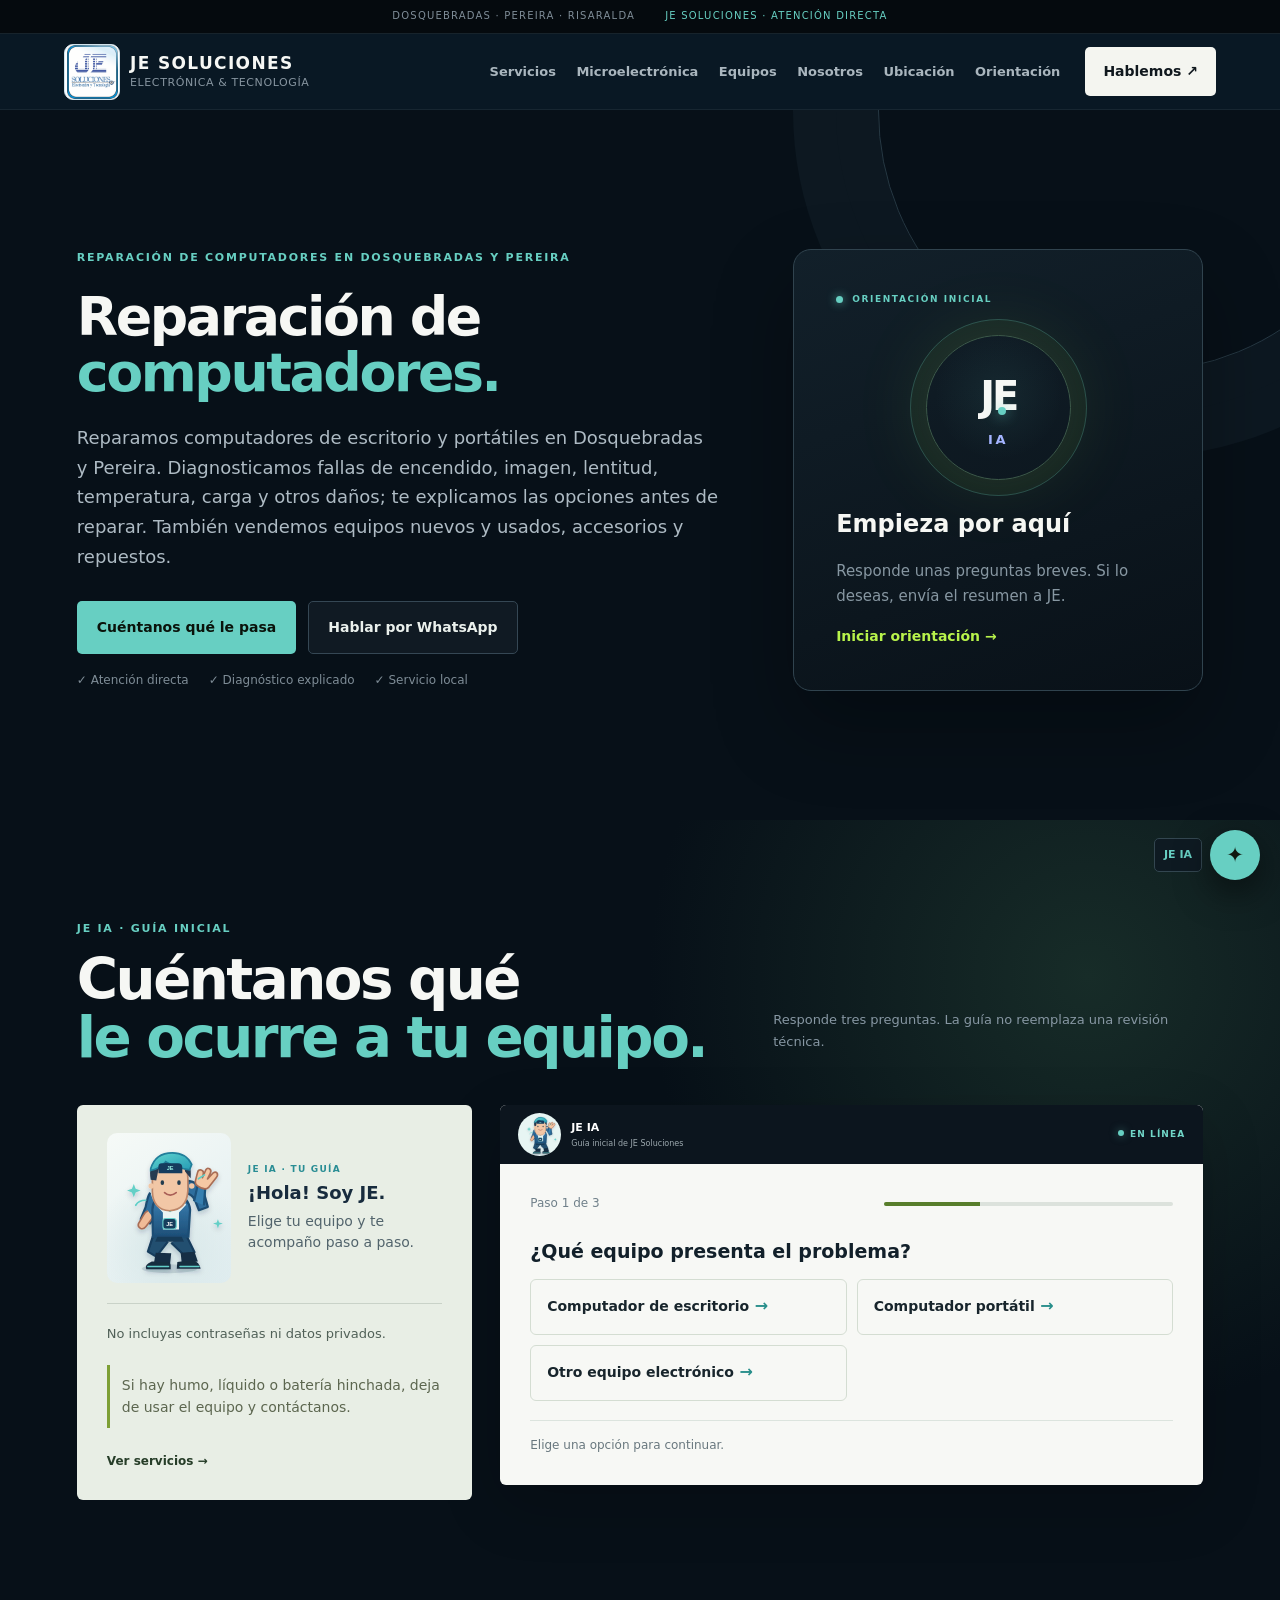
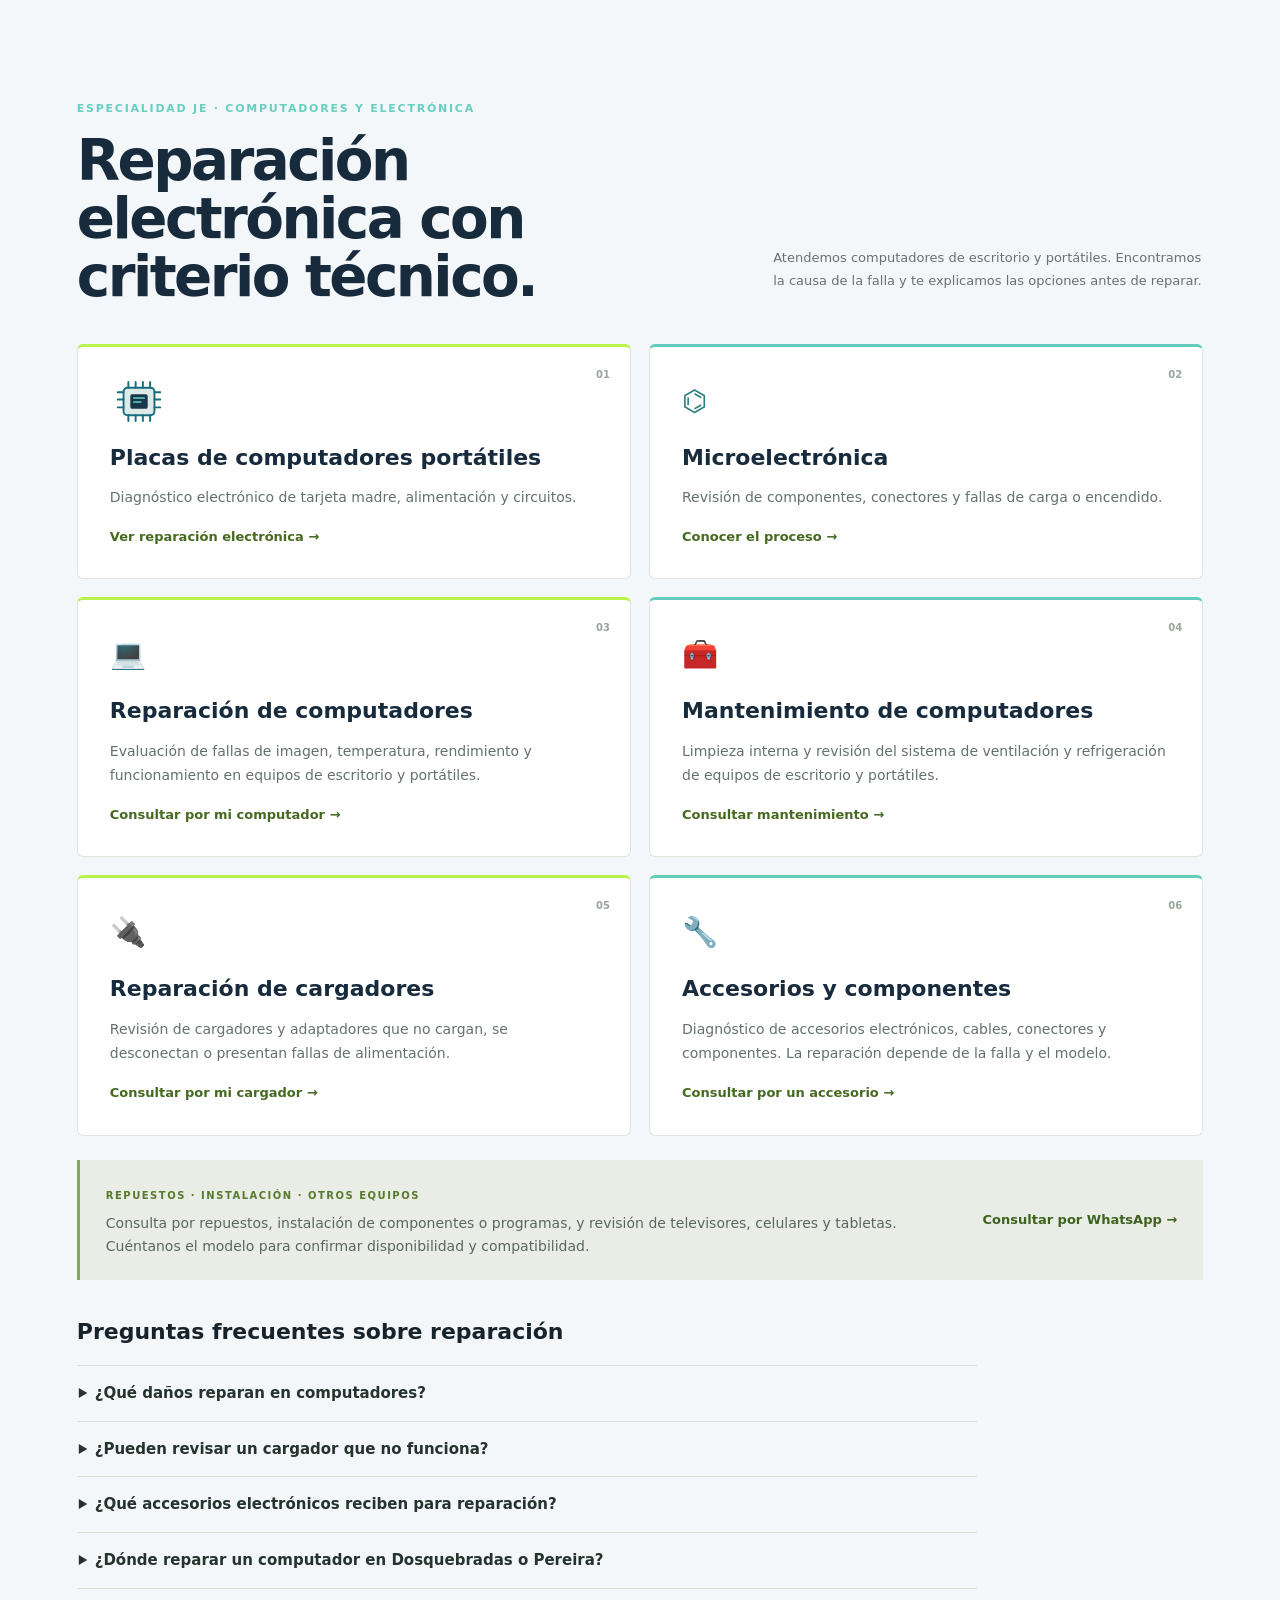
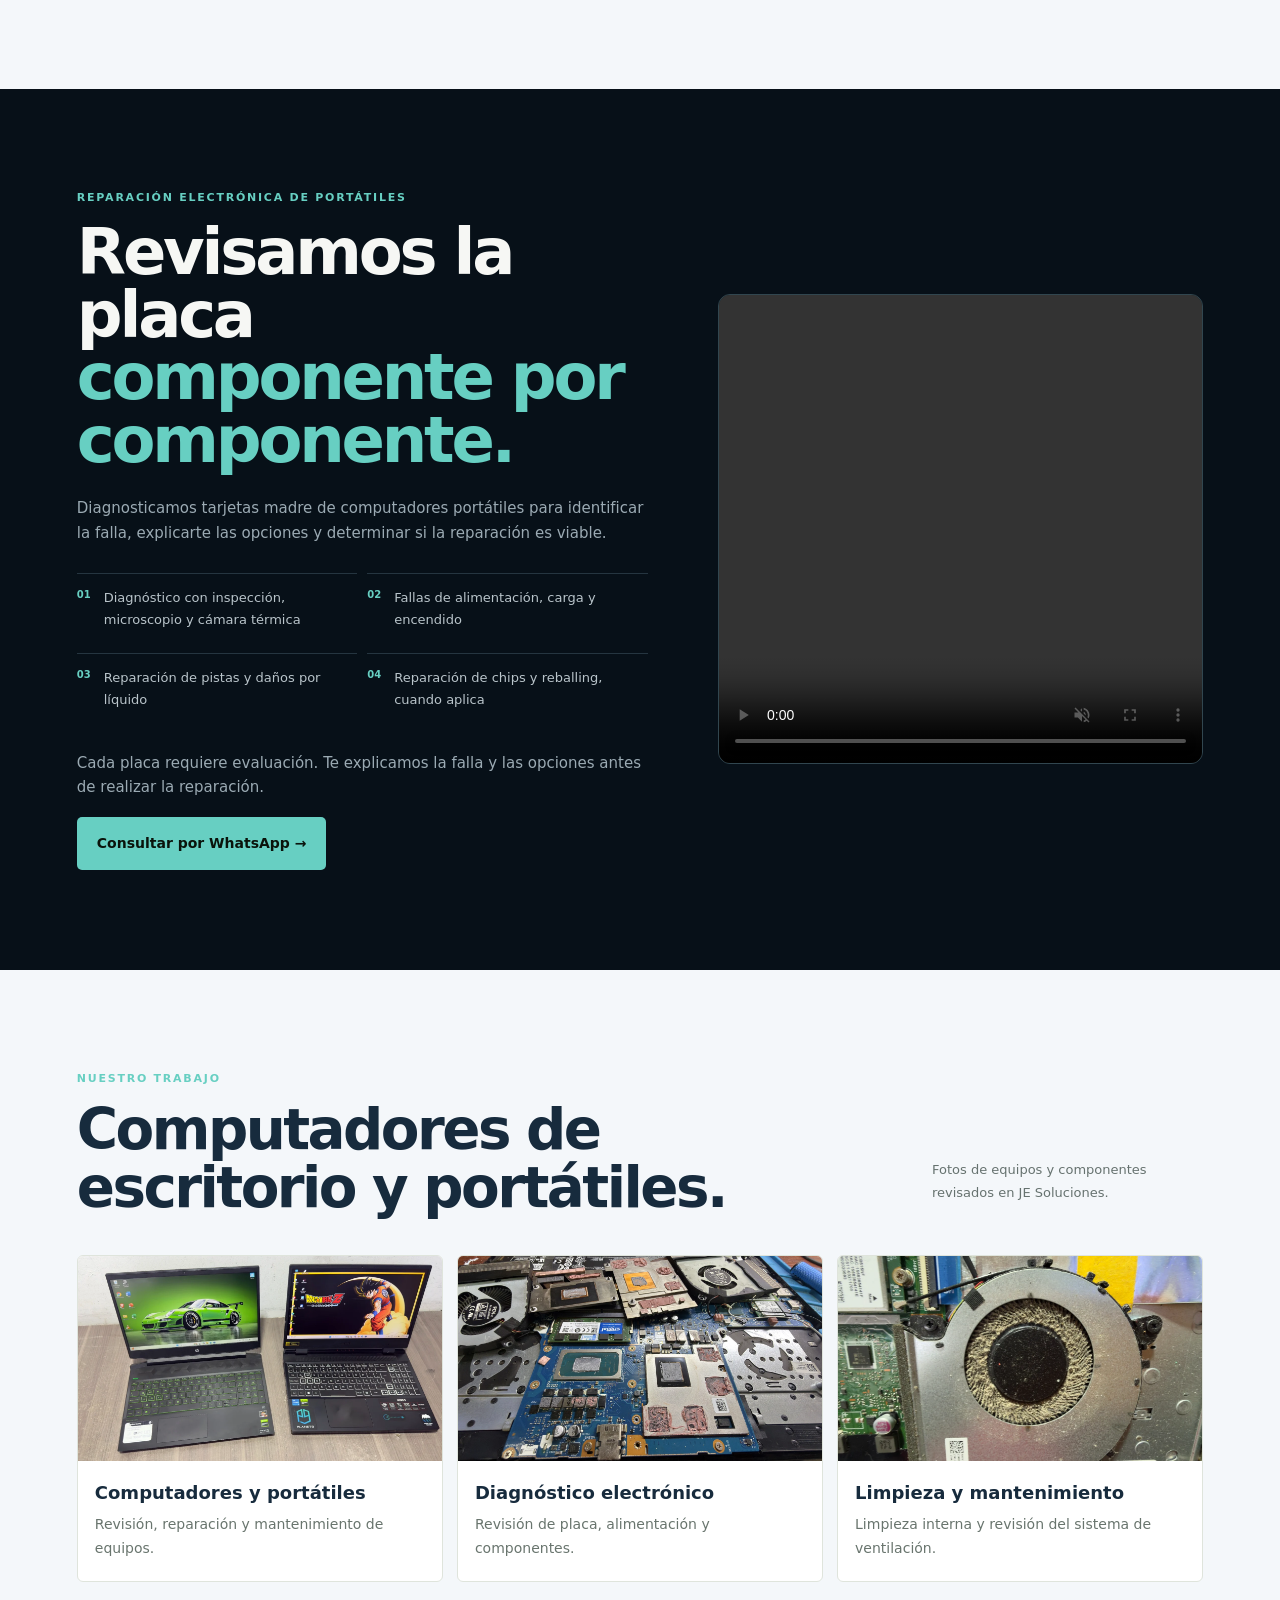
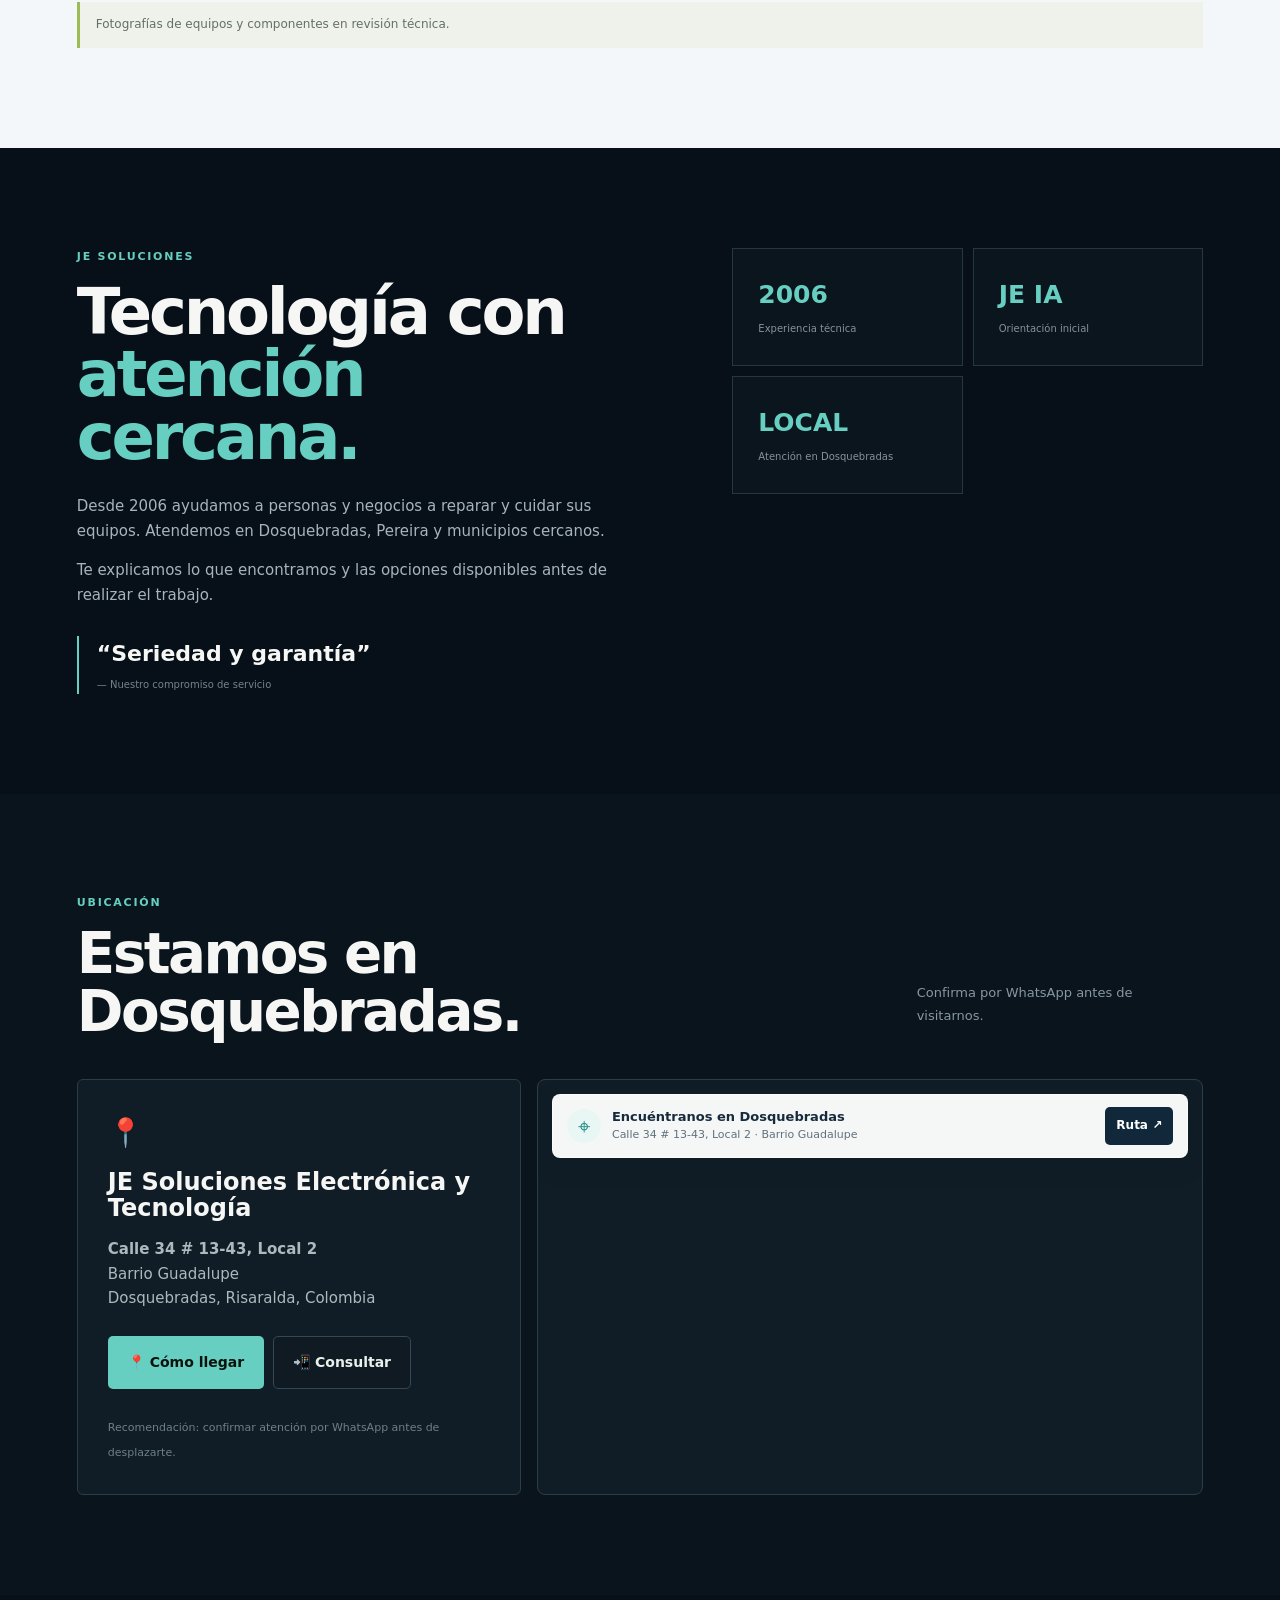
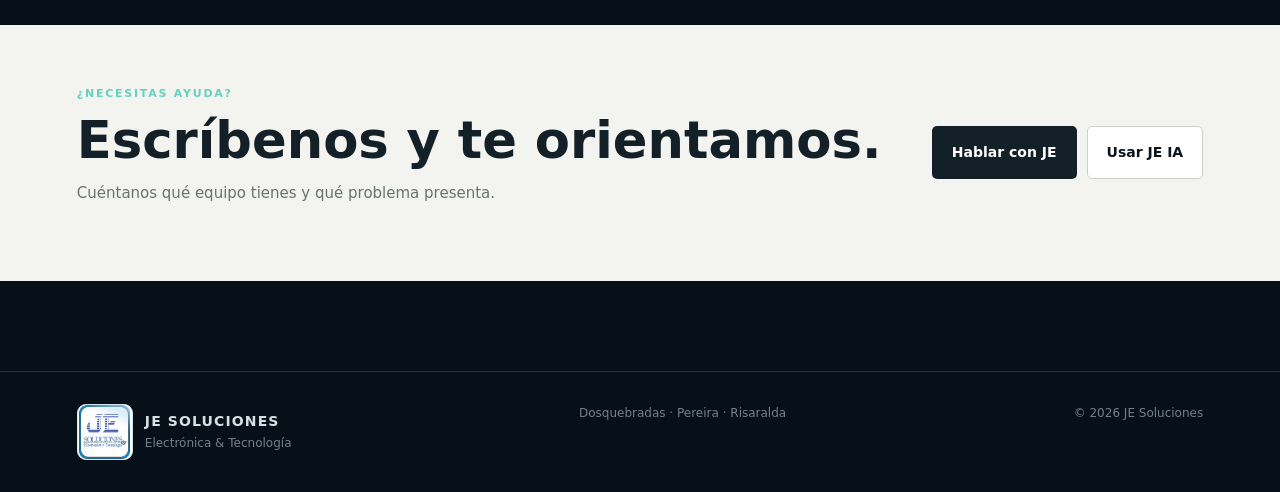
==== index.html @ dd63fb53 "Prioritize local computer repair searches" ====
<!doctype html>
<html lang="es-CO">
<head>
<meta charset="utf-8">
<meta name="viewport" content="width=device-width,initial-scale=1">
<title>Reparación de computadores en Dosquebradas | JE Soluciones</title>
<meta name="description" content="¿Necesitas reparar tu computador? Diagnosticamos fallas de encendido, imagen, lentitud y más en Dosquebradas y Pereira. Venta de equipos nuevos y usados.">
<meta name="robots" content="index,follow">
<meta name="theme-color" content="#0a1926">
<link rel="canonical" href="https://jesolucionesdosquebradas.com/">
<meta property="og:type" content="website">
<meta property="og:title" content="Reparación de computadores en Dosquebradas | JE Soluciones">
<meta property="og:description" content="Diagnóstico y reparación de computadores de escritorio y portátiles en Dosquebradas y Pereira. Atendemos fallas comunes y electrónicas; consulta por equipos nuevos y usados.">
<meta property="og:url" content="https://jesolucionesdosquebradas.com/">
<meta property="og:image" content="https://jesolucionesdosquebradas.com/assets/placa-electronica-detalle.webp">
<meta property="og:image:alt" content="Placa electrónica de computador portátil en revisión técnica en JE Soluciones">
<meta name="twitter:card" content="summary_large_image">
<meta name="geo.region" content="CO-RIS"><meta name="geo.placename" content="Dosquebradas">
<link rel="icon" href="assets/logo.jpeg" type="image/jpeg">
<link rel="stylesheet" href="styles.css">
<script type="application/ld+json">
{
  "@context":"https://schema.org",
  "@type":"LocalBusiness",
  "name":"JE Soluciones Electrónica y Tecnología",
  "url":"https://jesolucionesdosquebradas.com/",
  "telephone":"+57 318 331 0300",
  "image":["https://jesolucionesdosquebradas.com/assets/logo.jpeg","https://jesolucionesdosquebradas.com/assets/placa-electronica-detalle.webp"],
  "description":"Servicio técnico y reparación de computadores de escritorio y portátiles en Dosquebradas y Pereira. Venta de computadores nuevos y usados, accesorios y repuestos.",
  "foundingDate":"2006",
  "areaServed":["Dosquebradas","Pereira","Santa Rosa de Cabal","Risaralda"],
  "address":{"@type":"PostalAddress","streetAddress":"Calle 34 # 13-43, Local 2, Barrio Guadalupe","addressLocality":"Dosquebradas","addressRegion":"Risaralda","addressCountry":"CO"},
  "hasOfferCatalog":{"@type":"OfferCatalog","name":"Servicios y venta de computadores JE Soluciones","itemListElement":[{"@type":"Offer","itemOffered":{"@type":"Service","name":"Venta de computadores nuevos y usados","description":"Venta de computadores de escritorio y portátiles nuevos y usados en Dosquebradas y Pereira."}},
    {"@type":"Offer","itemOffered":{"@type":"Service","name":"Reparación de computadores de escritorio y portátiles","description":"Diagnóstico y reparación de fallas de encendido, imagen, lentitud, temperatura, alimentación y otros daños; la solución depende de la evaluación técnica."}},
    {"@type":"Offer","itemOffered":{"@type":"Service","name":"Reparación de cargadores y adaptadores","description":"Revisión de cargadores, adaptadores y fallas de alimentación; la viabilidad depende del diagnóstico."}},
    {"@type":"Offer","itemOffered":{"@type":"Service","name":"Reparación de accesorios electrónicos","description":"Evaluación de accesorios, cables, conectores y componentes electrónicos según el equipo y la falla."}},
    {"@type":"Offer","itemOffered":{"@type":"Service","name":"Mantenimiento de computadores","description":"Mantenimiento preventivo y correctivo de computadores de escritorio y portátiles."}},
    {"@type":"Offer","itemOffered":{"@type":"Service","name":"Repuestos e instalación","description":"Consulta por disponibilidad de repuestos y servicios de instalación para equipos electrónicos."}}
  ]}
}
</script>
</head>
<body>
<div class="top-strip"><span>DOSQUEBRADAS · PEREIRA · RISARALDA</span><span>JE Soluciones · Atención directa</span></div>
<header class="nav">
  <a class="brand" href="#inicio" aria-label="JE Soluciones">
    <img src="assets/logo.jpeg" alt="Logo JE Soluciones" width="56" height="56"><span><strong>JE SOLUCIONES</strong><small>ELECTRÓNICA & TECNOLOGÍA</small></span>
  </a>
  <nav id="mainNav" aria-label="Navegación principal">
    <a href="#servicios">Servicios</a><a href="#microelectronica">Microelectrónica</a><a href="#equipos">Equipos</a><a href="#nosotros">Nosotros</a><a href="#ubicacion">Ubicación</a><a href="#je-ia">Orientación</a>
  </nav>
  <button class="mobile-menu-toggle" id="menuToggle" type="button" aria-expanded="false" aria-controls="mainNav" aria-label="Abrir menú"><span></span><span></span><span></span></button>
  <a class="nav-cta" data-wa="Hola JE Soluciones 👋. Quiero información sobre sus servicios." href="#">Hablemos ↗</a>
</header>

<main id="inicio">
<section class="hero">
  <div class="hero-copy">
    <div class="eyebrow">REPARACIÓN DE COMPUTADORES EN DOSQUEBRADAS Y PEREIRA</div>
    <h1>Reparación de<br><em>computadores.</em></h1>
    <p class="lead">Reparamos computadores de escritorio y portátiles en Dosquebradas y Pereira. Diagnosticamos fallas de encendido, imagen, lentitud, temperatura, carga y otros daños; te explicamos las opciones antes de reparar. También vendemos equipos nuevos y usados, accesorios y repuestos.</p>
    <div class="actions"><a class="btn primary" href="#je-ia">Cuéntanos qué le pasa</a><a class="btn secondary" data-wa="Hola JE Soluciones. Quiero consultar por la reparación de mi equipo." href="#">Hablar por WhatsApp</a></div>
    <div class="trust-row"><span>✓ Atención directa</span><span>✓ Diagnóstico explicado</span><span>✓ Servicio local</span></div>
  </div>
  <div class="hero-card">
    <div class="status">ORIENTACIÓN INICIAL</div><div class="orb"><strong>JE</strong><small>IA</small></div>
    <h3>Empieza por aquí</h3><p>Responde unas preguntas breves. Si lo deseas, envía el resumen a JE.</p>
    <a class="text-link" href="#je-ia">Iniciar orientación →</a>
  </div>
</section>

<section id="je-ia" class="section ai-section">
  <div class="section-head"><div><div class="eyebrow">JE IA · GUÍA INICIAL</div><h2>Cuéntanos qué<br><em>le ocurre a tu equipo.</em></h2></div><p>Responde tres preguntas. La guía no reemplaza una revisión técnica.</p></div>
  <div class="ai-layout">
    <div class="ai-box" id="aiBox">
      <div class="ai-head"><img class="ai-mascot-thumb" src="assets/je-mascot.svg" alt=""><div><strong>JE IA</strong><small>Guía inicial de JE Soluciones</small></div><span class="online-label">EN LÍNEA</span></div>
      <div class="ai-body">
        <div class="progress"><span id="stepLabel">Paso 1 de 3</span><div id="aiProgress" role="progressbar" aria-label="Progreso de la orientación" aria-valuemin="1" aria-valuemax="3" aria-valuenow="1"><i id="progressBar"></i></div></div>
        <div id="aiQuestion" aria-live="polite"></div>
        <div id="aiOptions" class="options"></div>
        <div id="aiResult" class="result" hidden></div>
        <div class="ai-controls"><button id="backAI" type="button" hidden>← Volver</button><span id="controlHint">Elige una opción para continuar.</span></div>
      </div>
    </div>
    <aside class="before-card">
      <div class="guide-mascot">
        <div class="mascot-stage"><img class="mascot-image" src="assets/je-mascot.svg" alt="Muñeco de JE Soluciones saludando" width="150" height="170"></div>
        <div class="mascot-copy"><span class="mascot-tag">JE IA · TU GUÍA</span><h3 id="mascotTitle">¡Hola! Soy JE.</h3><p id="mascotMessage" aria-live="polite">Elige tu equipo y te acompaño paso a paso.</p></div>
      </div>
      <div class="rule"></div><p class="privacy-note">No incluyas contraseñas ni datos privados.</p>
      <div class="warning">Si hay humo, líquido o batería hinchada, deja de usar el equipo y contáctanos.</div><a href="#servicios">Ver servicios →</a>
    </aside>
  </div>
</section>

<section id="servicios" class="section light-section">
  <div class="section-head dark-head"><div><div class="eyebrow">ESPECIALIDAD JE · COMPUTADORES Y ELECTRÓNICA</div><h2>Reparación electrónica con criterio técnico.</h2></div><p>Atendemos computadores de escritorio y portátiles. Encontramos la causa de la falla y te explicamos las opciones antes de reparar.</p></div>
  <div class="service-grid">
    <article><span>01</span><div class="service-icon"><img src="assets/microchip.svg" alt="" width="60" height="50" loading="lazy"></div><h3>Placas de computadores portátiles</h3><p>Diagnóstico electrónico de tarjeta madre, alimentación y circuitos.</p><a href="#microelectronica">Ver reparación electrónica →</a></article>
    <article><span>02</span><div class="service-icon">⌬</div><h3>Microelectrónica</h3><p>Revisión de componentes, conectores y fallas de carga o encendido.</p><a href="#microelectronica">Conocer el proceso →</a></article>
    <article><span>03</span><div class="service-icon">💻</div><h3>Reparación de computadores</h3><p>Evaluación de fallas de imagen, temperatura, rendimiento y funcionamiento en equipos de escritorio y portátiles.</p><a href="#je-ia">Consultar por mi computador →</a></article>
    <article><span>04</span><div class="service-icon">🧰</div><h3>Mantenimiento de computadores</h3><p>Limpieza interna y revisión del sistema de ventilación y refrigeración de equipos de escritorio y portátiles.</p><a data-wa="Hola JE Soluciones. Quiero consultar por mantenimiento técnico para mi computador." href="#">Consultar mantenimiento →</a></article>
    <article><span>05</span><div class="service-icon">🔌</div><h3>Reparación de cargadores</h3><p>Revisión de cargadores y adaptadores que no cargan, se desconectan o presentan fallas de alimentación.</p><a data-wa="Hola JE Soluciones. Quiero consultar por la reparación de un cargador o adaptador. Marca y modelo: " href="#">Consultar por mi cargador →</a></article>
    <article><span>06</span><div class="service-icon">🔧</div><h3>Accesorios y componentes</h3><p>Diagnóstico de accesorios electrónicos, cables, conectores y componentes. La reparación depende de la falla y el modelo.</p><a data-wa="Hola JE Soluciones. Quiero consultar por la reparación de un accesorio electrónico. Accesorio y modelo: " href="#">Consultar por un accesorio →</a></article>
  </div>
  <div class="secondary-services"><div><span class="secondary-kicker">REPUESTOS · INSTALACIÓN · OTROS EQUIPOS</span><p>Consulta por repuestos, instalación de componentes o programas, y revisión de televisores, celulares y tabletas. Cuéntanos el modelo para confirmar disponibilidad y compatibilidad.</p></div><a data-wa="Hola JE Soluciones. Quiero consultar por reparación, repuesto o instalación. Equipo y modelo: " href="#">Consultar por WhatsApp →</a></div>
  <div class="faq-block"><h3>Preguntas frecuentes sobre reparación</h3>
    <details><summary>¿Qué daños reparan en computadores?</summary><p>Revisamos computadores de escritorio y portátiles que no encienden, no dan imagen, están lentos, se recalientan o tienen fallas de carga, alimentación u otros problemas. Primero diagnosticamos la causa y luego te explicamos las opciones; la viabilidad depende del daño y del equipo.</p></details>
    <details><summary>¿Pueden revisar un cargador que no funciona?</summary><p>Evaluamos cargadores y adaptadores que no cargan, se desconectan o presentan fallas. Comparte la marca y el modelo para orientarte; no todos los cargadores pueden repararse.</p></details>
    <details><summary>¿Qué accesorios electrónicos reciben para reparación?</summary><p>Podemos revisar accesorios, cables, conectores y componentes electrónicos. La posibilidad de repararlos depende del tipo de accesorio, el modelo y el daño.</p></details>
    <details><summary>¿Dónde reparar un computador en Dosquebradas o Pereira?</summary><p>JE Soluciones ofrece diagnóstico y reparación de computadores en Dosquebradas, Risaralda, y atiende consultas de Pereira y municipios cercanos. Escríbenos por WhatsApp para describir la falla y confirmar atención antes de visitarnos.</p></details>
  </div>
</section>

<section id="microelectronica" class="section micro-section">
  <div class="micro-copy"><div class="eyebrow">REPARACIÓN ELECTRÓNICA DE PORTÁTILES</div><h2>Revisamos la placa<br><em>componente por componente.</em></h2><p>Diagnosticamos tarjetas madre de computadores portátiles para identificar la falla, explicarte las opciones y determinar si la reparación es viable.</p><div class="micro-points"><div><b>01</b><span>Diagnóstico con inspección, microscopio y cámara térmica</span></div><div><b>02</b><span>Fallas de alimentación, carga y encendido</span></div><div><b>03</b><span>Reparación de pistas y daños por líquido</span></div><div><b>04</b><span>Reparación de chips y reballing, cuando aplica</span></div></div><p class="repair-note">Cada placa requiere evaluación. Te explicamos la falla y las opciones antes de realizar la reparación.</p><a class="btn primary" data-wa="Hola JE Soluciones. Quiero consultar por una reparación electrónica de computador portátil." href="#">Consultar por WhatsApp →</a></div>
  <div class="board-visual"><video src="assets/reparacion-placa.mp4?v=2" aria-label="Video de reparación electrónica de una placa de computador portátil" controls autoplay muted loop playsinline preload="metadata"></video></div>
</section>

<section id="equipos" class="section light-section">
  <div class="section-head dark-head"><div><div class="eyebrow">NUESTRO TRABAJO</div><h2>Computadores de escritorio y portátiles.</h2></div><p>Fotos de equipos y componentes revisados en JE Soluciones.</p></div>
  <div class="work-grid">
    <article><img class="work-image" src="assets/portatiles-servicio.webp" alt="Portátiles de alto rendimiento en revisión técnica" width="1440" height="810" loading="lazy" decoding="async"><h3>Computadores y portátiles</h3><p>Revisión, reparación y mantenimiento de equipos.</p></article>
    <article><img class="work-image" src="assets/placa-diagnostico.webp" alt="Placa madre de computador portátil abierta para diagnóstico" width="1440" height="810" loading="lazy" decoding="async"><h3>Diagnóstico electrónico</h3><p>Revisión de placa, alimentación y componentes.</p></article>
    <article><img class="work-image" src="assets/limpieza-ventilador.webp" alt="Ventilador de computador portátil con polvo que requiere limpieza" width="1440" height="810" loading="lazy" decoding="async"><h3>Limpieza y mantenimiento</h3><p>Limpieza interna y revisión del sistema de ventilación.</p></article>
  </div>
  <div class="work-note">Fotografías de equipos y componentes en revisión técnica.</div>
</section>

<section id="nosotros" class="section about-section">
  <div class="about-main"><div class="eyebrow">JE SOLUCIONES</div><h2>Tecnología con<br><em>atención cercana.</em></h2><p>Desde 2006 ayudamos a personas y negocios a reparar y cuidar sus equipos. Atendemos en Dosquebradas, Pereira y municipios cercanos.</p><p>Te explicamos lo que encontramos y las opciones disponibles antes de realizar el trabajo.</p><div class="quote">“Seriedad y garantía”<small>— Nuestro compromiso de servicio</small></div></div>
  <div class="about-side"><div class="fact"><b>2006</b><span>Experiencia técnica</span></div><div class="fact"><b>JE IA</b><span>Orientación inicial</span></div><div class="fact"><b>LOCAL</b><span>Atención en Dosquebradas</span></div></div>
</section>

<section id="ubicacion" class="section location-section">
  <div class="section-head"><div><div class="eyebrow">UBICACIÓN</div><h2>Estamos en Dosquebradas.</h2></div><p>Confirma por WhatsApp antes de visitarnos.</p></div>
  <div class="location-grid"><div class="location-card"><div class="pin">📍</div><h3>JE Soluciones Electrónica y Tecnología</h3><p><strong>Calle 34 # 13-43, Local 2</strong><br>Barrio Guadalupe<br>Dosquebradas, Risaralda, Colombia</p><div class="location-actions"><a class="btn primary" href="https://www.google.com/maps/dir/?api=1&destination=Calle%2034%20%2313-43%20Local%202%2C%20Barrio%20Guadalupe%2C%20Dosquebradas%2C%20Risaralda%2C%20Colombia" target="_blank" rel="noopener">📍 Cómo llegar</a><a class="btn secondary" data-wa="Hola JE Soluciones 👋. Quiero visitar el local de Calle 34 # 13-43 Local 2, barrio Guadalupe, Dosquebradas. ¿Me confirman horario y atención?" href="#">📲 Consultar</a></div><small>Recomendación: confirmar atención por WhatsApp antes de desplazarte.</small></div><div class="map-card"><div class="map-heading"><span class="map-heading-pin" aria-hidden="true">⌖</span><div><strong>Encuéntranos en Dosquebradas</strong><small>Calle 34 # 13-43, Local 2 · Barrio Guadalupe</small></div><a href="https://www.google.com/maps/dir/?api=1&destination=Calle%2034%20%2313-43%20Local%202%2C%20Barrio%20Guadalupe%2C%20Dosquebradas%2C%20Risaralda%2C%20Colombia" target="_blank" rel="noopener" aria-label="Abrir indicaciones en Google Maps">Ruta ↗</a></div><iframe title="Mapa de JE Soluciones en Dosquebradas" src="https://maps.google.com/maps?q=JE%20Soluciones%20Electr%C3%B3nica%20y%20Tecnolog%C3%ADa%2C%20Calle%2034%20%2313-43%20Local%202%2C%20Barrio%20Guadalupe%2C%20Dosquebradas%2C%20Risaralda%2C%20Colombia&z=16&output=embed" loading="lazy" referrerpolicy="no-referrer-when-downgrade" allowfullscreen></iframe></div></div>
</section>

<section id="contacto" class="contact"><div><div class="eyebrow">¿NECESITAS AYUDA?</div><h2>Escríbenos y te orientamos.</h2><p>Cuéntanos qué equipo tienes y qué problema presenta.</p></div><div class="contact-actions"><a class="btn primary" data-wa="Hola JE Soluciones. Quiero solicitar atención para mi equipo." href="#">Hablar con JE</a><a class="btn light" href="#je-ia">Usar JE IA</a></div></section>
</main>
<footer><div class="footer-brand"><img src="assets/logo.jpeg" alt="Logo JE Soluciones" width="56" height="56"><span><strong>JE SOLUCIONES</strong><p>Electrónica & Tecnología</p></span></div><div>Dosquebradas · Pereira · Risaralda</div><div>© <span id="year"></span> JE Soluciones</div></footer>
<div class="floating"><span>JE IA</span><a href="#je-ia" aria-label="Abrir JE IA">✦</a></div>
<script src="app.js?v=4"></script>
</body>
</html>
---- styles.css ----
:root{--ink:#071018;--navy:#0b141e;--panel:#101c27;--panel2:#142331;--line:#263744;--muted:#8c9ba8;--white:#f6f7f4;--lime:#b8f34b;--lime2:#8fd52e;--paper:#f3f4ef;--paper2:#e9ede5;--dark:#17222b}*{box-sizing:border-box}html{scroll-behavior:smooth}body{margin:0;background:var(--ink);color:var(--white);font:15px/1.65 Inter,ui-sans-serif,system-ui,-apple-system,BlinkMacSystemFont,"Segoe UI",Arial,sans-serif}a{color:inherit}button,input,textarea{font:inherit}.top-strip{height:34px;background:#050a0e;border-bottom:1px solid #17232b;display:flex;justify-content:center;gap:30px;align-items:center;color:#7f8d98;font-size:10px;letter-spacing:.12em;text-transform:uppercase}.top-strip span:last-child{color:var(--lime)}.nav{height:76px;padding:0 clamp(22px,5vw,72px);display:flex;align-items:center;gap:25px;position:sticky;top:0;z-index:50;background:rgba(7,16,24,.94);backdrop-filter:blur(16px);border-bottom:1px solid rgba(255,255,255,.06)}.brand{display:flex;align-items:center;gap:12px;text-decoration:none;margin-right:auto}.brand>b{font-size:29px;letter-spacing:-.08em;color:#fff}.brand>b:after{content:".";color:var(--lime)}.brand span{display:grid;line-height:1.05}.brand strong{font-size:12px;letter-spacing:.13em}.brand small{font-size:7px;letter-spacing:.12em;color:#8795a0;margin-top:4px}nav{display:flex;gap:22px;align-items:center}nav a{font-size:12px;color:#aab6be;text-decoration:none;font-weight:700}nav a:hover{color:var(--lime)}.nav-cta{background:#f4f5f0;color:#10181e;text-decoration:none;padding:12px 17px;border-radius:6px;font-size:12px;font-weight:900}.hero{max-width:1320px;margin:auto;min-height:710px;padding:100px 6vw 90px;display:grid;grid-template-columns:1.22fr .78fr;gap:75px;align-items:center;position:relative;overflow:hidden}.hero:after{content:"";position:absolute;width:520px;height:520px;border:1px solid #263843;border-radius:50%;right:-120px;top:-260px;box-shadow:0 0 0 42px #0d1821,0 0 0 85px #0d1821}.hero-copy{position:relative;z-index:1}.eyebrow{font-size:10px;letter-spacing:.2em;font-weight:900;color:var(--lime);text-transform:uppercase}.hero h1{font-size:clamp(45px,6.2vw,82px);line-height:.98;letter-spacing:-.055em;margin:22px 0;max-width:900px}.hero h1 em,.section h2 em,.micro-copy h2 em{font-style:normal;color:var(--lime)}.lead{max-width:760px;color:#aebbc4;font-size:18px}.actions{display:flex;gap:12px;flex-wrap:wrap;margin:30px 0 17px}.btn{display:inline-flex;align-items:center;justify-content:center;border-radius:7px;padding:13px 18px;text-decoration:none;font-size:12px;font-weight:900;border:1px solid transparent;cursor:pointer}.primary{background:var(--lime);color:#0a130b}.secondary{background:#101a23;border-color:#354754;color:#eaf0ec}.light{background:#f5f6f1;color:#0b141a}.trust-row{display:flex;gap:20px;flex-wrap:wrap;color:#7e8c96;font-size:11px}.hero-card{position:relative;z-index:2;background:linear-gradient(160deg,#12202a,#091118);border:1px solid #30434e;border-radius:18px;padding:42px;box-shadow:0 35px 80px rgba(0,0,0,.3)}.status{color:var(--lime);font-size:9px;letter-spacing:.18em;font-weight:900}.orb{width:145px;height:145px;margin:28px auto 25px;border-radius:50%;border:1px solid #3d5a49;display:grid;place-content:center;text-align:center;box-shadow:0 0 0 16px rgba(184,243,75,.04),0 0 80px rgba(184,243,75,.12)}.orb strong{font-size:40px;letter-spacing:-.08em}.orb small{font-size:13px;color:#a4b4ff;font-weight:900;letter-spacing:.2em}.hero-card h3{font-size:24px;margin:0}.hero-card p{color:#8797a2}.text-link{color:#b8f34b;text-decoration:none;font-size:12px;font-weight:900}.section{max-width:1320px;margin:auto;padding:100px 6vw}.ai-section{background:radial-gradient(circle at 85% 20%,#172c28 0,transparent 35%)}.section-head{display:flex;justify-content:space-between;align-items:end;gap:40px;margin-bottom:38px}.section-head h2{font-size:clamp(34px,4.4vw,59px);line-height:1.03;letter-spacing:-.045em;margin:13px 0 0}.section-head>p{max-width:430px;color:#8797a3}.ai-layout{display:grid;grid-template-columns:.72fr 1.28fr;gap:28px;align-items:start}.before-card{background:#e8eee5;color:#17231a;border-radius:2px;padding:28px 30px}.before-card h3{margin-top:0;font-size:18px}.before-card p{font-size:12px;color:#506057}.before-card .rule{height:1px;background:#c9d2c8;margin:20px 0}.before-card a{color:#263d28;font-size:12px;font-weight:900;text-decoration:none}.warning{border-left:3px solid #7d9f35;padding:9px 0 9px 12px;margin:20px 0;color:#5c664f;font-size:11px}.ai-box{background:#f7f8f5;border-radius:2px;overflow:hidden;color:#12202a;box-shadow:0 20px 60px #0003}.ai-head{height:59px;background:#0c151e;color:#fff;display:flex;align-items:center;gap:10px;padding:0 18px}.mini-logo{width:30px;height:30px;border-radius:50%;background:var(--lime);color:#0c1510;display:grid;place-items:center;font-weight:900;font-size:11px}.ai-head div{display:grid}.ai-head strong{font-size:11px}.ai-head small{font-size:8px;color:#9ba7ad}.ai-body{padding:28px}.progress{display:flex;justify-content:space-between;align-items:center;color:#70808a;font-size:11px;margin-bottom:25px}.progress>div{width:45%;height:4px;background:#dce2dc;border-radius:5px;overflow:hidden}.progress i{display:block;width:33%;height:100%;background:#587e2b;transition:width .3s}.ai-body h3{font-size:15px;margin:0 0 14px}.options{display:grid;gap:8px}.options button{background:#f7f8f5;border:1px solid #d4ddd2;border-radius:6px;text-align:left;padding:13px 15px;font-size:11px;font-weight:800;color:#18252c;cursor:pointer}.options button:hover{border-color:#6d9135;background:#eff4eb}.question-help{color:#6f7e84;font-size:11px}.ai-body textarea{width:100%;min-height:110px;border:1px solid #cdd7ce;border-radius:6px;padding:12px;resize:vertical;outline:none;margin-bottom:10px}.continue{background:#18252c;color:#fff;border:0;border-radius:6px;padding:12px 16px;font-weight:900;cursor:pointer}.result{margin-top:18px;padding:20px;background:#edf3e9;border:1px solid #ced9c9}.result-tag{font-size:9px;letter-spacing:.15em;color:#5c7d2a;font-weight:900}.result h3{font-size:22px;margin:7px 0}.result p,.result li{font-size:12px;color:#526168}.result-actions{display:flex;gap:9px;flex-wrap:wrap;margin-top:18px}.result .reset{background:#fff;border-color:#bdc9bd;color:#223129}.result small{display:block;color:#74827d;margin-top:12px;font-size:9px}.light-section{background:var(--paper);color:var(--dark);max-width:none;padding-left:max(6vw,calc((100vw - 1320px)/2));padding-right:max(6vw,calc((100vw - 1320px)/2))}.dark-head .section-head,.dark-head h2{color:var(--dark)}.dark-head>p{color:#66726f}.service-grid{display:grid;grid-template-columns:repeat(3,1fr);gap:15px}.service-grid article{position:relative;background:#fff;border:1px solid #dfe4dc;padding:28px;min-height:280px}.service-grid article>span{position:absolute;right:20px;top:20px;font-size:10px;color:#9aa59d;font-weight:900}.service-icon{font-size:25px}.service-grid h3{font-size:21px;line-height:1.1;margin:18px 0 8px}.service-grid p{font-size:12px;color:#64716d}.service-grid a{color:#45691f;font-size:11px;font-weight:900;text-decoration:none}.micro-section{display:grid;grid-template-columns:1fr .85fr;gap:70px;align-items:center}.micro-copy h2{font-size:clamp(38px,5vw,67px);line-height:.98;letter-spacing:-.05em;margin:14px 0 24px}.micro-copy>p{max-width:650px;color:#9baab3;font-size:15px}.micro-points{display:grid;grid-template-columns:1fr 1fr;gap:10px;margin:28px 0}.micro-points div{border-top:1px solid #253540;padding:13px 0;display:flex;gap:13px;font-size:12px}.micro-points b{color:var(--lime);font-size:10px}.micro-points span{color:#b9c4ca}.board-visual{height:470px;border:1px solid #31464f;border-radius:12px;background:#0c171e;position:relative;overflow:hidden;box-shadow:inset 0 0 80px #0008}.board-grid{position:absolute;inset:0;background-image:linear-gradient(#1d3a35 1px,transparent 1px),linear-gradient(90deg,#1d3a35 1px,transparent 1px);background-size:28px 28px;opacity:.28}.chip{position:absolute;background:#151f25;border:2px solid #54733a;box-shadow:0 0 0 8px #0c151b,0 0 0 9px #35533c;color:var(--lime);font-weight:900;display:grid;place-items:center}.chip-a{width:150px;height:150px;left:23%;top:28%}.chip-b{width:80px;height:80px;right:18%;bottom:18%;color:#9aa9ff}.trace{position:absolute;height:2px;background:#759e43;transform-origin:left;opacity:.8}.t1{width:220px;left:40%;top:34%;transform:rotate(28deg)}.t2{width:180px;left:16%;top:63%;transform:rotate(-18deg)}.t3{width:210px;left:51%;top:72%;transform:rotate(-32deg)}.board-label{position:absolute;right:25px;top:25px;text-align:right;font-size:9px;letter-spacing:.18em;color:#73827e}.board-label strong{font-size:19px;color:#c1e97b}.work-grid{display:grid;grid-template-columns:repeat(4,1fr);gap:14px}.work-grid article{background:#fff;border:1px solid #dfe4dc;padding-bottom:18px}.work-art{height:190px;background:#d9dfd6;position:relative;overflow:hidden}.work-art:before{content:"";position:absolute;inset:22px;border:1px solid #879686}.work-art span{position:absolute;bottom:14px;left:16px;font-size:10px;letter-spacing:.15em;font-weight:900;color:#4e5d52}.board-art{background:radial-gradient(circle at 60% 45%,#5c704b 0 5%,transparent 6%),repeating-linear-gradient(45deg,#192c25 0 4px,#243a2f 4px 8px)}.laptop-art{background:linear-gradient(145deg,#1c2b34,#65736e)}.pc-art{background:linear-gradient(145deg,#26333a,#6e786f)}.mobile-art{background:linear-gradient(145deg,#1b252c,#879187)}.work-grid h3{font-size:16px;margin:16px 17px 4px}.work-grid p{font-size:11px;color:#69756e;margin:0 17px}.work-note{margin-top:20px;background:#eef2eb;border-left:3px solid #9abb55;padding:13px 16px;color:#647067;font-size:11px}.about-section{display:grid;grid-template-columns:1.1fr .9fr;gap:80px;align-items:start}.about-main h2{font-size:clamp(40px,5vw,67px);line-height:.98;letter-spacing:-.05em;margin:15px 0 25px}.about-main p{max-width:750px;color:#a7b4bb}.quote{border-left:2px solid var(--lime);padding-left:18px;margin-top:28px;font-size:22px;font-weight:800}.quote small{display:block;font-size:10px;color:#74828a;font-weight:400;margin-top:5px}.about-side{display:grid;grid-template-columns:1fr 1fr;gap:10px}.fact{border:1px solid #263744;padding:25px;background:#0b151d}.fact b{font-size:25px;color:var(--lime);display:block}.fact span{font-size:10px;color:#85939a}.vision-section{display:grid;grid-template-columns:1.1fr .9fr;gap:80px;background:#101b23}.vision-section h2{font-size:clamp(32px,4vw,54px);line-height:1.02;margin:12px 0}.vision-section p{color:#9aa9b1;align-self:end}.tool-grid{display:grid;grid-template-columns:repeat(4,1fr);gap:12px}.tool-grid button{border:1px solid #d4dcd3;background:#fff;padding:18px;text-align:left;border-radius:5px;font-weight:900;color:#223029;cursor:pointer}.tool-grid button:hover{border-color:#78994b}.tool-result{margin-top:17px;background:#fff;border:1px solid #d4dcd3;padding:24px}.tool-result h3{margin:5px 0;font-size:23px}.tool-result p,.tool-result li{font-size:12px;color:#64716d}.tool-result a{color:#45691f}.location-section{background:#0a141c;max-width:none;padding-left:max(6vw,calc((100vw - 1320px)/2));padding-right:max(6vw,calc((100vw - 1320px)/2))}.location-grid{display:grid;grid-template-columns:.8fr 1.2fr;gap:16px}.location-card,.map-card{background:#101d26;border:1px solid #2b3d48}.location-card{padding:30px}.pin{font-size:28px}.location-card h3{font-size:24px;line-height:1.1;margin:13px 0}.location-card p{color:#aeb9be;font-size:13px}.location-actions{display:flex;gap:9px;flex-wrap:wrap;margin:25px 0}.location-card>small{color:#6f7f87;font-size:9px}.map-card{min-height:410px}.map-card iframe{width:100%;height:100%;min-height:410px;border:0;filter:grayscale(.8) contrast(1.05)}.contact{max-width:1320px;margin:30px auto 90px;padding:60px 6vw;background:#f3f4ef;color:#142028;display:flex;justify-content:space-between;align-items:center;gap:40px}.contact h2{font-size:clamp(35px,4vw,54px);line-height:1;margin:12px 0}.contact p{max-width:620px;color:#68736f}.contact-actions{display:flex;gap:10px;flex-wrap:wrap}.contact .primary{background:#132028;color:#fff}.contact .light{border:1px solid #cbd2ca;background:#fff}.floating{position:fixed;right:20px;bottom:20px;z-index:60;display:flex;gap:8px;align-items:center}.floating span{background:#0e1a22;border:1px solid #334650;padding:7px 9px;border-radius:5px;color:var(--lime);font-size:9px;font-weight:900}.floating a{width:48px;height:48px;background:var(--lime);color:#10180f;display:grid;place-items:center;border-radius:50%;text-decoration:none;font-size:21px;box-shadow:0 12px 35px #0008}footer{border-top:1px solid #22323c;padding:32px 6vw;display:flex;justify-content:space-between;gap:20px;color:#71818a;font-size:10px}footer b{color:var(--lime);font-size:23px;letter-spacing:-.08em}footer strong{color:#d7e0e3;margin-left:5px}footer p{margin:3px 0}@media(max-width:1100px){nav{display:none}.hero{grid-template-columns:1fr}.hero-card{max-width:520px}.ai-layout,.micro-section,.about-section,.vision-section{grid-template-columns:1fr}.service-grid{grid-template-columns:1fr 1fr}.work-grid{grid-template-columns:1fr 1fr}.tool-grid{grid-template-columns:1fr 1fr}.location-grid{grid-template-columns:1fr}.map-card{min-height:360px}.map-card iframe{min-height:360px}.section-head{display:block}.section-head>p{margin-top:18px}}@media(max-width:600px){.top-strip{gap:8px;font-size:8px}.top-strip span:last-child{display:none}.nav{height:66px;padding:0 18px}.nav-cta{padding:10px 12px}.brand small{font-size:6px}.hero{padding:70px 20px}.hero h1{font-size:44px}.lead{font-size:15px}.hero-card{padding:28px}.section{padding:75px 20px}.light-section,.location-section{padding-left:20px;padding-right:20px}.service-grid,.work-grid,.tool-grid{grid-template-columns:1fr}.micro-points,.about-side{grid-template-columns:1fr}.micro-section{gap:35px}.board-visual{height:350px}.contact{margin:20px 20px 70px;padding:35px 25px;display:block}.contact-actions{margin-top:25px}.floating{right:10px;bottom:10px}footer{display:block;padding:28px 20px}footer>div{margin-bottom:10px}.ai-body{padding:20px}.progress>div{width:38%}}

/* Professional palette, accessible type sizing, and working small-screen navigation. */
:root{--lime:#67cfc2;--lime2:#39a99b;--paper:#f4f7fa;--paper2:#eaf0f5;--dark:#172b3d}
.nav{background:rgba(10,25,38,.97)}
.nav nav{gap:clamp(12px,1.6vw,22px)}
.nav nav a{font-size:13px}
.nav-cta,.btn{border-radius:5px}
.nav-cta{font-size:13px}
.service-grid article,.work-grid article,.location-card,.before-card,.ai-box{border-radius:6px}
.service-grid article{padding:30px;min-height:295px}
.service-grid h3{font-size:22px;line-height:1.2}
.service-grid p,.work-grid p,.section-head>p{font-size:13px;line-height:1.75}
.work-grid h3{font-size:18px}
.tool-grid button{font-size:14px;padding:20px;border-radius:6px}
.work-note{font-size:12px}
.eyebrow{letter-spacing:.16em}
.mobile-menu-toggle{display:none;align-items:center;justify-content:center;gap:4px;flex-direction:column;width:42px;height:42px;padding:8px;border:1px solid #33495a;border-radius:5px;color:#f4f7fa;background:transparent;cursor:pointer}
.mobile-menu-toggle span{display:block;width:18px;height:2px;background:currentColor;border-radius:2px;transition:transform .2s,opacity .2s}
.mobile-menu-toggle[aria-expanded="true"] span:first-child{transform:translateY(6px) rotate(45deg)}
.mobile-menu-toggle[aria-expanded="true"] span:nth-child(2){opacity:0}
.mobile-menu-toggle[aria-expanded="true"] span:last-child{transform:translateY(-6px) rotate(-45deg)}
@media(max-width:1100px){
  .nav{gap:12px}
  .nav nav{display:none;position:absolute;top:100%;left:0;right:0;z-index:5;align-items:stretch;gap:0;padding:10px clamp(20px,5vw,48px) 18px;background:#0b141e;border-bottom:1px solid #263744;box-shadow:0 16px 24px #0005}
  .nav nav.open{display:flex;flex-direction:column}
  .nav nav a{padding:11px 4px;border-bottom:1px solid #263744;font-size:15px}
  .mobile-menu-toggle{display:flex}
}
@media(max-width:600px){
  .nav{gap:10px}
  .nav-cta{padding:10px 11px;font-size:11px}
  .service-grid article{padding:23px;min-height:0}
  .service-grid p,.work-grid p,.section-head>p{font-size:14px}
}
@media(prefers-reduced-motion:reduce){html{scroll-behavior:auto}*,*:before,*:after{transition:none!important;animation:none!important}}

/* Brand mark and real service illustrations. */
.brand>img{display:block;width:46px;height:46px;flex:none}
.work-grid{grid-template-columns:repeat(3,minmax(0,1fr))}
.work-grid article{overflow:hidden;border-radius:6px;padding-bottom:20px}
.work-image{display:block;width:100%;height:190px;object-fit:cover;background:#263b42}
.footer-brand{display:flex;align-items:center;gap:12px}
.footer-brand img{display:block;flex:none}
.footer-brand>span{display:grid;gap:1px}
.footer-brand strong{margin:0;font-size:11px;letter-spacing:.08em}
.footer-brand p{margin:0}
@media(max-width:600px){.work-grid{grid-template-columns:1fr}.work-image{height:210px}}

/* Brand assets and electronics focused imagery. */
.brand>img,.footer-brand img{display:block;width:56px;height:56px;flex:none;object-fit:contain;background:#fff;border:1px solid #d3e4ed;border-radius:9px}
.brand{gap:10px}
.brand strong{font-size:11px;letter-spacing:.1em}
.brand small{font-size:7px;letter-spacing:.08em}
.hero h1{font-size:clamp(40px,5.25vw,70px);line-height:1.02;letter-spacing:-.05em}
.lead{font-size:clamp(15px,1.45vw,18px)}
.service-icon{height:50px;display:flex;align-items:center}
.service-icon img{width:58px;height:50px;object-fit:contain}
.board-visual{padding:0;background:#142832}
.board-visual>img{width:100%;height:100%;display:block;object-fit:cover}
@media(max-width:600px){.brand>img{width:48px;height:48px}.footer-brand img{width:56px;height:56px}.brand strong{font-size:10px}.brand small{font-size:6px}.hero h1{font-size:clamp(37px,9vw,48px)}}
@media(min-width:1101px){.service-grid{grid-template-columns:repeat(4,minmax(0,1fr))}}
@media(min-width:601px) and (max-width:1100px){.work-grid{grid-template-columns:repeat(2,minmax(0,1fr))}}
.work-image{height:auto;aspect-ratio:16/9;object-fit:cover}
.work-grid h3{margin-top:17px}
.board-visual>img{object-position:center}

/* Gentle motion gives JE IA a live, welcoming presence. */
.orb{position:relative;isolation:isolate;background:radial-gradient(circle at 50% 42%,rgba(103,207,194,.08),transparent 58%);transition:transform .35s ease,box-shadow .35s ease}
.orb::before{content:"";position:absolute;inset:-17px;border:1px solid rgba(103,207,194,.25);border-radius:50%;z-index:-1;animation:aiPulse 3.2s ease-in-out infinite}
.orb::after{content:"";position:absolute;left:50%;top:50%;width:8px;height:8px;border-radius:50%;background:#67cfc2;box-shadow:0 0 14px rgba(103,207,194,.85);animation:aiOrbit 8s linear infinite}
.hero-card:hover .orb{transform:scale(1.035);box-shadow:0 0 0 16px rgba(103,207,194,.06),0 0 90px rgba(103,207,194,.18)}
.status{display:flex;align-items:center;gap:9px}
.status::before{content:"";width:7px;height:7px;border-radius:50%;background:#67cfc2;box-shadow:0 0 10px rgba(103,207,194,.8);animation:aiStatus 2s ease-in-out infinite}
@keyframes aiPulse{0%,100%{transform:scale(.97);opacity:.45}50%{transform:scale(1.035);opacity:1}}
@keyframes aiOrbit{to{transform:rotate(1turn) translateY(-88px)}}
@keyframes aiStatus{0%,100%{opacity:.55}50%{opacity:1}}

.map-card{position:relative;overflow:hidden;border-radius:8px;min-height:410px;background:#101d26}
.map-card iframe{display:block;width:100%;height:410px;min-height:410px;border:0;filter:saturate(.78) contrast(1.02)}
.map-heading{position:absolute;top:14px;left:14px;right:14px;z-index:2;display:flex;align-items:center;gap:11px;padding:12px 14px;border:1px solid rgba(255,255,255,.75);border-radius:8px;background:rgba(255,255,255,.96);color:#172b3d;box-shadow:0 7px 24px rgba(10,25,38,.18)}
.map-heading-pin{width:34px;height:34px;flex:none;border-radius:50%;display:grid;place-items:center;background:#e8f6f4;color:#228d84;font-size:22px}
.map-heading>div{display:grid;gap:2px;min-width:0}
.map-heading strong{font-size:12px;line-height:1.3}
.map-heading small{font-size:10px;line-height:1.35;color:#61717c}
.map-heading>a{margin-left:auto;flex:none;background:#10283a;color:white;border-radius:5px;padding:8px 10px;text-decoration:none;font-size:10px;font-weight:800}
.map-heading>a:hover{background:#1d5365}
@media(max-width:1100px){.map-card{min-height:360px}.map-card iframe{height:360px;min-height:360px}}
@media(max-width:600px){.map-heading{top:9px;left:9px;right:9px;gap:8px;padding:9px}.map-heading strong{font-size:11px}.map-heading small{font-size:9px}.map-heading>a{font-size:9px;padding:7px 8px}}
@media(prefers-reduced-motion:reduce){.orb::before,.orb::after,.status::before{animation:none}.hero-card:hover .orb{transform:none}}

/* Type scale tuned after desktop and mobile visual inspection. */
.brand strong{font-size:15px;letter-spacing:.08em}
.brand small{font-size:10px;letter-spacing:.055em}
.hero h1{font-size:clamp(40px,4.2vw,60px);line-height:1.04;letter-spacing:-.045em}
.eyebrow{font-size:11px}
.btn{font-size:14px;padding:14px 19px}
.nav-cta{font-size:14px;padding:13px 18px}
.trust-row{font-size:12px}
.text-link{font-size:14px}
.before-card p,.warning{font-size:14px;line-height:1.6}
.ai-body h3{font-size:18px}
.ai-body .progress{font-size:12px}
.options button{font-size:14px;padding:14px 16px}
.ai-body textarea{font-size:14px}
.continue{font-size:14px;padding:14px 18px}
.service-grid a{font-size:13px}
.micro-points div{font-size:13px}
.work-grid p,.service-grid p{font-size:14px}
.location-card p{font-size:15px}
.location-card>small{font-size:11px}
.map-heading strong{font-size:13px}
.map-heading small{font-size:11px}
.map-heading>a{font-size:12px;padding:9px 11px}
footer{font-size:12px}
.floating span{font-size:11px}
.floating a{width:50px;height:50px}
@media(max-width:1100px){.brand strong{font-size:13px}.brand small{font-size:8.5px}}
@media(max-width:600px){
  .brand strong{font-size:12px;letter-spacing:.06em}
  .brand small{font-size:8px;letter-spacing:.035em}
  .nav-cta{font-size:12px;padding:10px 11px}
  .hero h1{font-size:clamp(32px,8.2vw,38px);line-height:1.05;letter-spacing:-.04em}
  .btn{font-size:14px;padding:14px 16px}
  .top-strip{font-size:8px}
  .trust-row{font-size:11px;gap:12px}
  .location-card p{font-size:14px}
}
.hero-mobile-break{display:none}
@media(max-width:600px){.hero-mobile-break{display:block}.hero .eyebrow{font-size:10px;letter-spacing:.11em}}
.brand strong{font-size:17px}
.brand small{font-size:11px}
@media(max-width:1100px){.brand strong{font-size:14px}.brand small{font-size:9px}}
@media(max-width:600px){.brand>img{width:50px;height:50px}.brand strong{font-size:13px}.brand small{font-size:9px}}
.nav-cta{white-space:nowrap}
@media(max-width:600px){
  .brand{gap:8px}
  .brand>img{width:48px;height:48px}
  .brand strong{font-size:12.5px}
  .brand small{font-size:8.5px;letter-spacing:.02em;white-space:nowrap}
  .nav-cta{font-size:11px;padding:10px 8px}
}
.footer-brand strong{font-size:14px}
.footer-brand p{font-size:12px}
@media(max-width:600px){.footer-brand strong{font-size:12px}.footer-brand p{font-size:11px}}

/* Conversational JE mascot and clearer step-by-step AI guidance. */
.guide-mascot{display:grid;grid-template-columns:124px minmax(0,1fr);gap:17px;align-items:center}
.mascot-stage{display:grid;place-items:center;min-height:150px;border-radius:10px;background:radial-gradient(circle at 50% 78%,#d7e7e8 0,transparent 58%),linear-gradient(145deg,#f6faf7,#e0edf0);overflow:hidden}
.mascot-image{display:block;width:122px;height:140px;object-fit:contain}
.mascot-copy{min-width:0}
.mascot-tag{display:block;margin-bottom:5px;color:#298d94;font-size:9px;font-weight:900;letter-spacing:.14em}
.mascot-copy h3{margin:0 0 6px;font-size:18px;line-height:1.25;color:#172b3d}
.mascot-copy p{margin:0;color:#52646c;font-size:14px;line-height:1.55}
.before-card .privacy-note{font-size:13px}
.ai-mascot-thumb{display:block;width:43px;height:43px;object-fit:contain;flex:none;border-radius:50%;background:#e7f5f3}
.ai-head .online-label{margin-left:auto;color:#71d6c8;font-size:9px;font-weight:800;letter-spacing:.12em}
.ai-head .online-label::before{content:"";display:inline-block;width:6px;height:6px;margin-right:6px;border-radius:50%;background:#67cfc2;vertical-align:1px;box-shadow:0 0 8px #67cfc280}
.ai-body{padding:30px}
.ai-body h3{font-size:19px;line-height:1.35}
.ai-body .question-help{font-size:14px;margin:0 0 15px;color:#586a73}
.options{grid-template-columns:repeat(2,minmax(0,1fr));gap:10px}
.options button{min-height:56px;font-size:14px;line-height:1.4;transition:transform .18s ease,border-color .18s ease,background .18s ease,box-shadow .18s ease}
.options button span{color:#278e8a;font-size:16px;white-space:nowrap}
.options button:hover{transform:translateY(-2px);box-shadow:0 6px 16px rgba(20,55,50,.09)}
.options button:focus-visible,.continue:focus-visible,.ai-controls button:focus-visible,.result-actions .btn:focus-visible{outline:3px solid #41aba3;outline-offset:2px}
.options textarea,.options .continue{grid-column:1/-1}
.options textarea{min-height:130px;line-height:1.5}
.continue{min-height:48px}
.ai-controls{display:flex;align-items:center;justify-content:space-between;gap:12px;margin-top:19px;padding-top:15px;border-top:1px solid #dce4de}
.ai-controls span{color:#68777e;font-size:12px}
.ai-controls button{border:0;background:transparent;color:#286e72;padding:9px 0;font-size:13px;font-weight:800;cursor:pointer}
.ai-controls button:hover{text-decoration:underline}
.ai-controls button[hidden]{display:none}
@media(max-width:1100px){.guide-mascot{grid-template-columns:140px minmax(0,1fr);max-width:660px}.mascot-image{width:132px;height:150px}}
@media(max-width:600px){
  .guide-mascot{grid-template-columns:92px minmax(0,1fr);gap:12px}
  .mascot-stage{min-height:124px}
  .mascot-image{width:92px;height:120px}
  .mascot-tag{font-size:8px}
  .mascot-copy h3{font-size:16px}
  .mascot-copy p{font-size:13px}
  .ai-head{gap:9px}
  .ai-mascot-thumb{width:40px;height:40px}
  .ai-head .online-label{font-size:8px}
  .ai-body{padding:20px}
  .options{grid-template-columns:1fr}
  .options textarea,.options .continue{grid-column:auto}
  .ai-controls span{font-size:11px}
}
.options button.selected,.options button[aria-pressed="true"]{border-color:#45aaa4;background:#e7f5f2;box-shadow:inset 3px 0 #45aaa4}
.floating{transition:opacity .22s ease,transform .22s ease,visibility .22s ease}
.floating.ai-in-view{opacity:0;visibility:hidden;pointer-events:none;transform:translateY(8px)}
@media(prefers-reduced-motion:reduce){.floating{transition:none}}

/* Give the main service categories equal visual weight. */
.service-grid{grid-template-columns:repeat(2,minmax(0,1fr));gap:18px}
.service-grid article{min-height:235px;padding:30px 32px}
.service-grid article:nth-child(2n+1){border-top:3px solid #b8f34b}
.service-grid article:nth-child(2n){border-top:3px solid #63cdbd}
.service-icon{min-height:44px;display:flex;align-items:center;color:#287e78;font-size:29px;font-weight:800}
.secondary-services{display:flex;justify-content:space-between;align-items:center;gap:28px;margin-top:24px;padding:22px 26px;background:#e9ede5;border-left:3px solid #83a944}
.secondary-services>div{max-width:820px}
.secondary-kicker{color:#587a2c;font-size:10px;font-weight:900;letter-spacing:.15em}
.secondary-services p{margin:6px 0 0;color:#586761;font-size:14px;line-height:1.65}
.secondary-services>a{flex:none;color:#3e6220;font-size:13px;font-weight:900;text-decoration:none}
.secondary-services>a:hover{text-decoration:underline}
.faq-block{margin-top:34px;max-width:900px}.faq-block>h3{font-size:22px;margin:0 0 14px;color:#17222b}.faq-block details{border-top:1px solid #d7ded5;padding:15px 2px;color:#25332c}.faq-block details:last-child{border-bottom:1px solid #d7ded5}.faq-block summary{font-weight:800;cursor:pointer}.faq-block details p{margin:10px 0 0;color:#586761;font-size:14px;line-height:1.7}
.repair-note{margin:18px 0;color:#9baab3;font-size:13px;line-height:1.6}
@media(max-width:600px){.service-grid{grid-template-columns:1fr}.service-grid article{min-height:0;padding:24px}.secondary-services{display:block;padding:19px}.secondary-services>a{display:inline-block;margin-top:13px}}
.ai-layout>.ai-box{grid-column:2;grid-row:1}.ai-layout>.before-card{grid-column:1;grid-row:1}
@media(max-width:1100px){.ai-layout>.ai-box,.ai-layout>.before-card{grid-column:1}.ai-layout>.ai-box{grid-row:1}.ai-layout>.before-card{grid-row:2}}
@media(max-width:600px){.ai-section{scroll-margin-top:72px;padding-top:58px;padding-bottom:58px}.ai-section .section-head{margin-bottom:22px}.ai-section .section-head h2{font-size:clamp(30px,8vw,38px)}.ai-section .section-head>p{margin-top:12px}.ai-layout{gap:14px}.ai-layout>.before-card{padding:16px 18px}.ai-layout .guide-mascot{grid-template-columns:64px minmax(0,1fr);gap:12px}.ai-layout .mascot-stage{min-height:72px}.ai-layout .mascot-image{width:62px;height:72px}.ai-layout .before-card .rule{margin:12px 0}.ai-layout .warning{margin:12px 0}}

.board-visual>video{width:100%;height:100%;display:block;object-fit:cover;object-position:center}
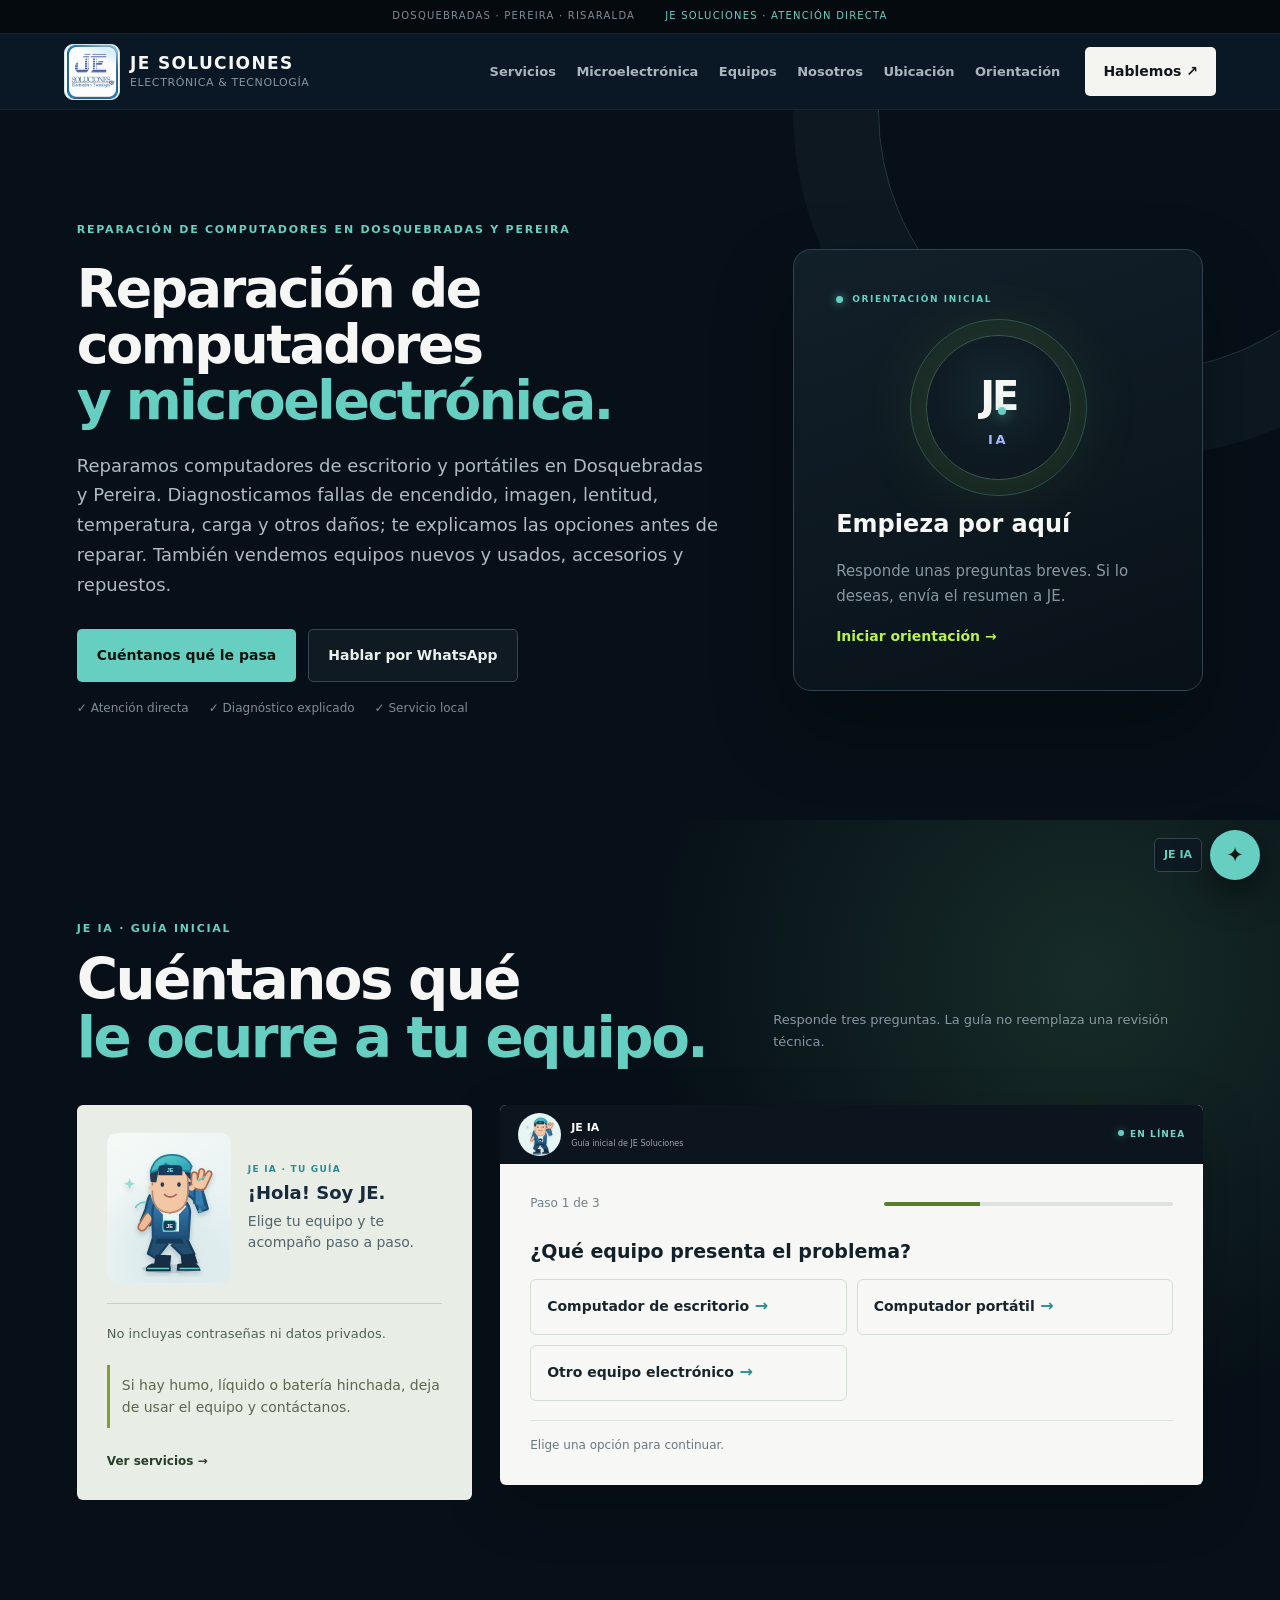
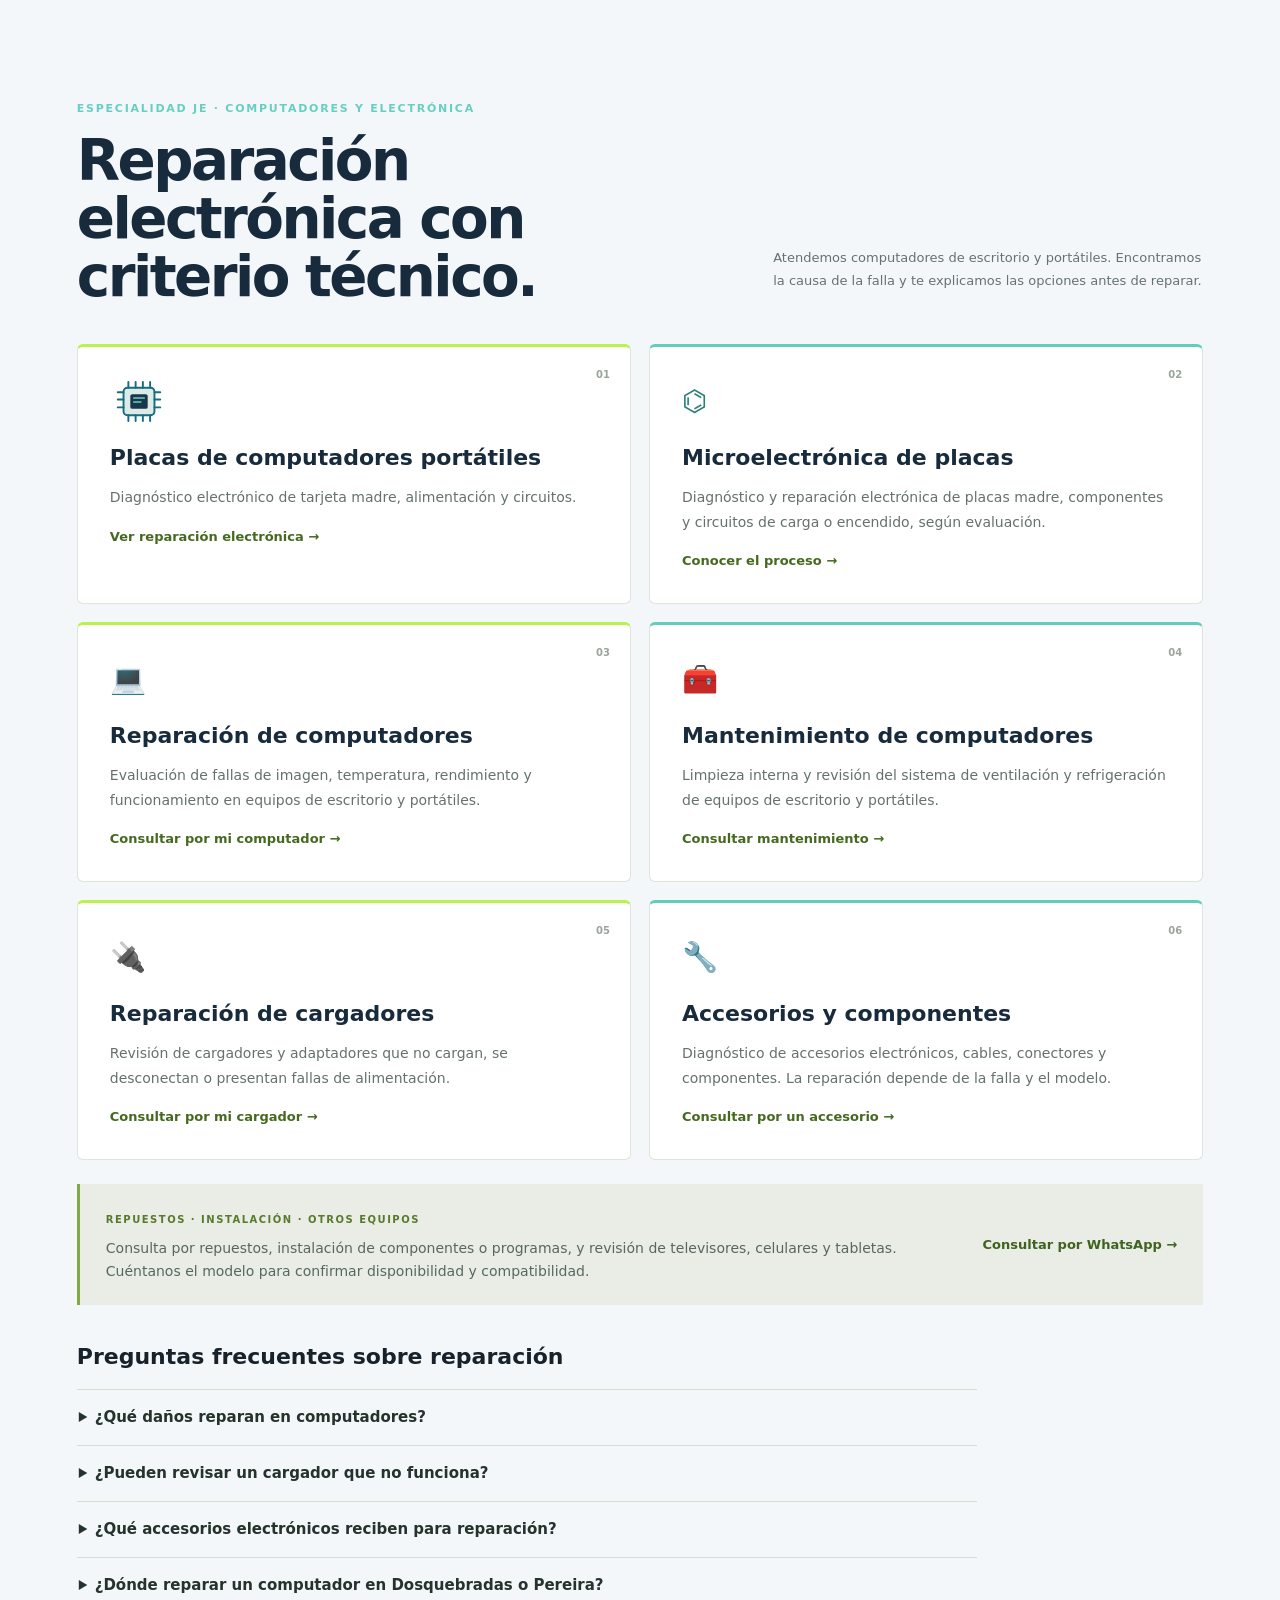
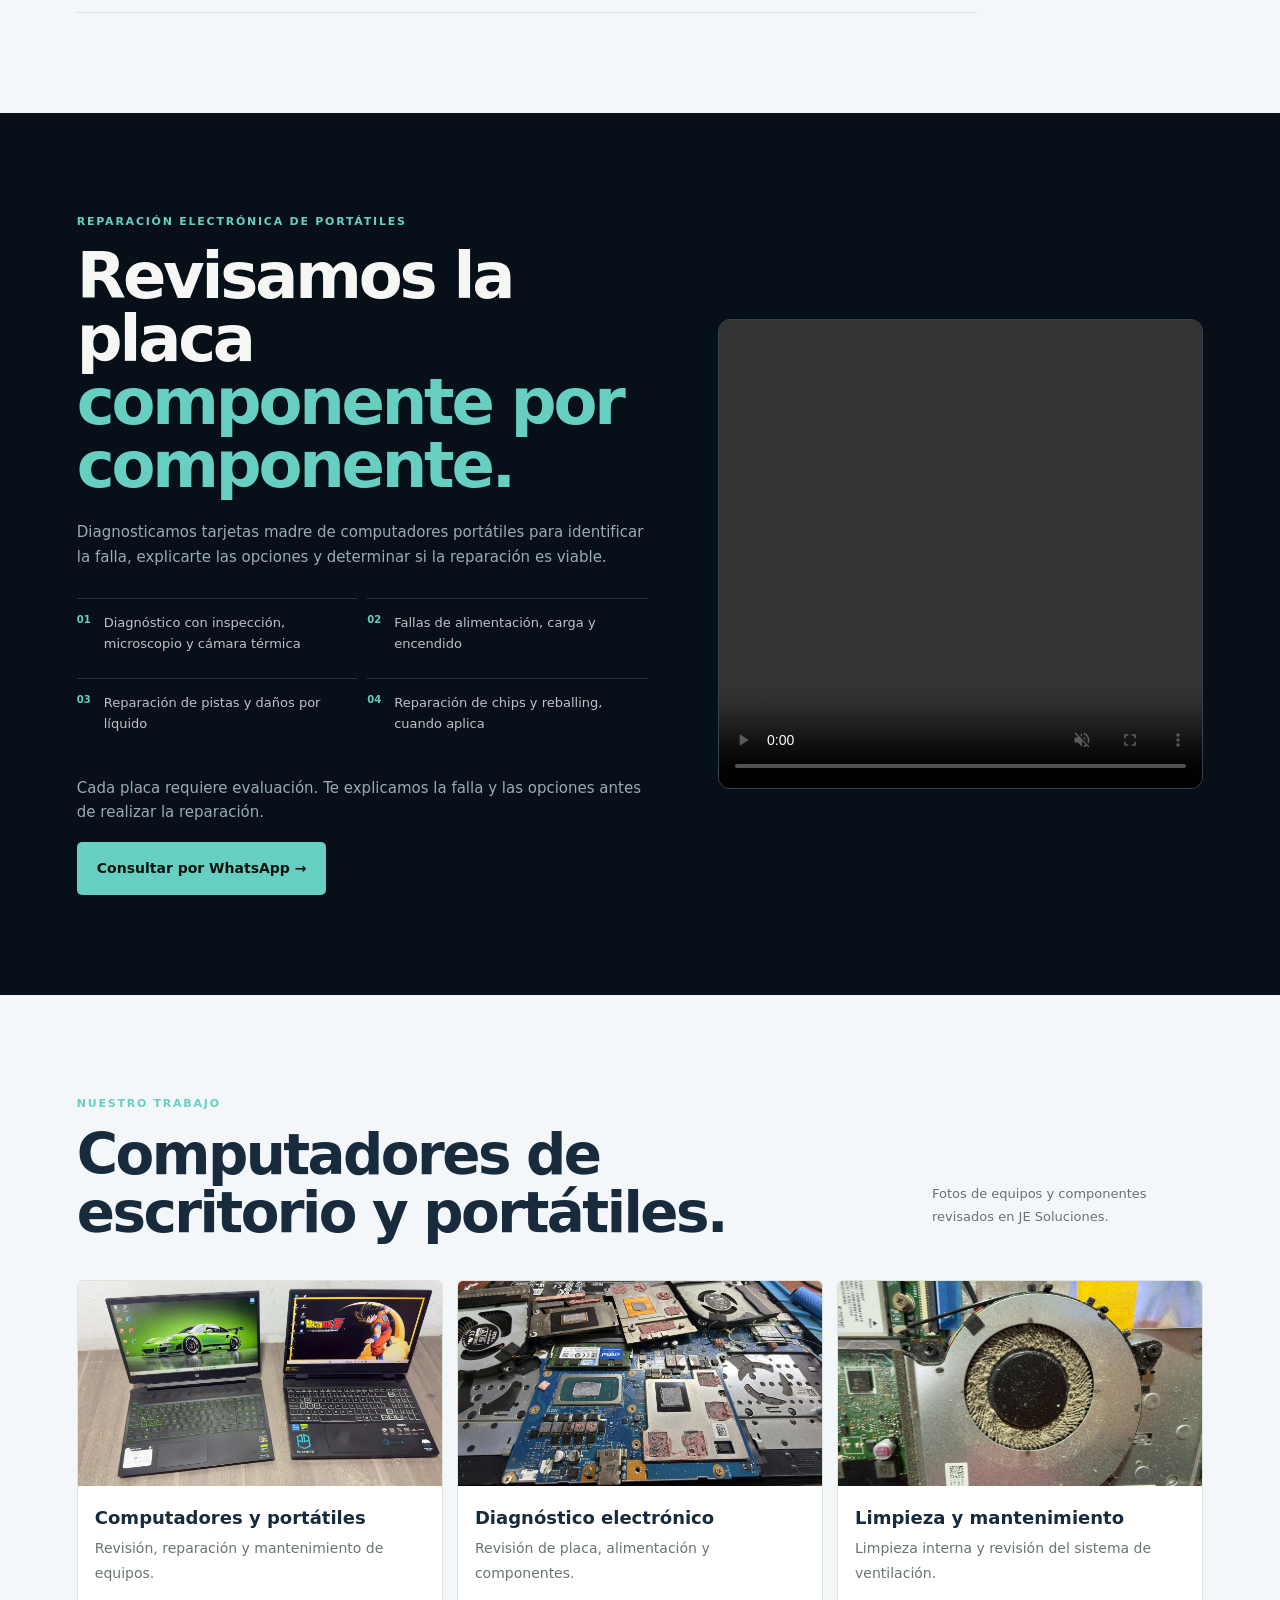
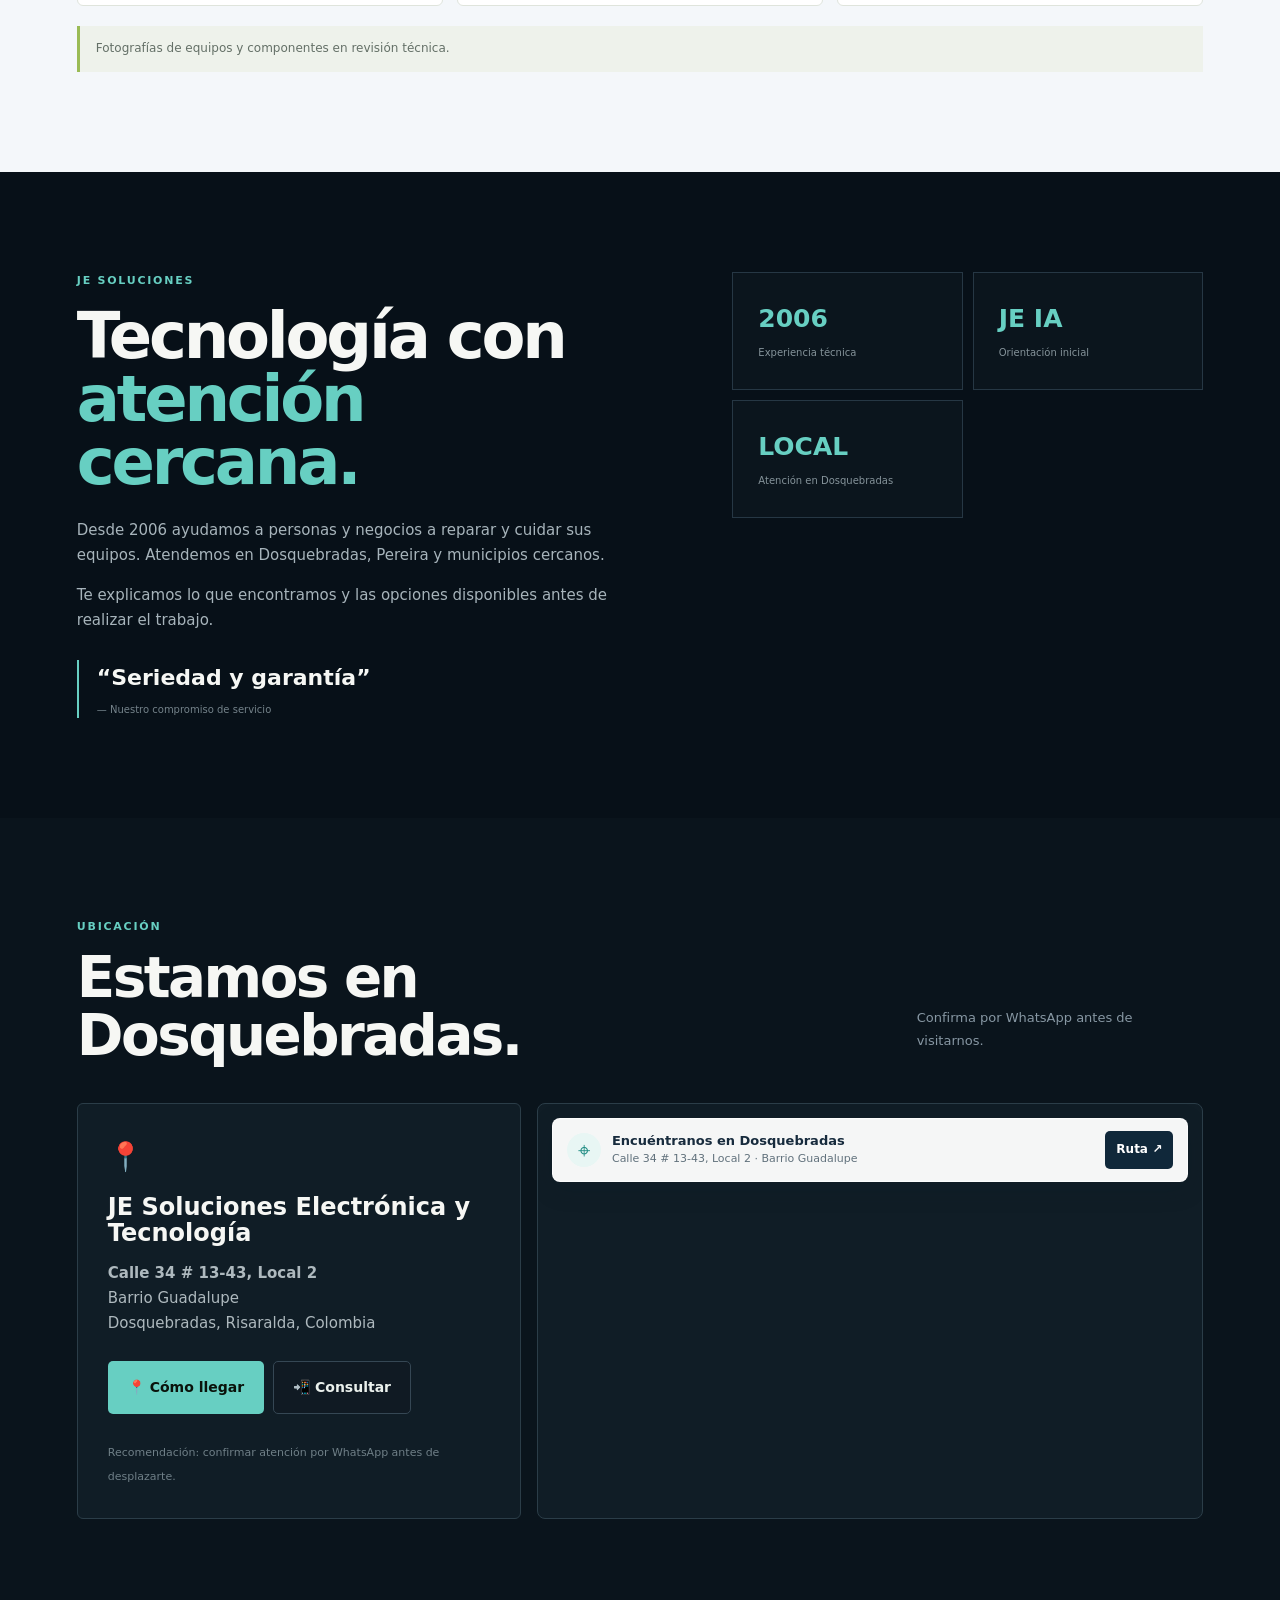
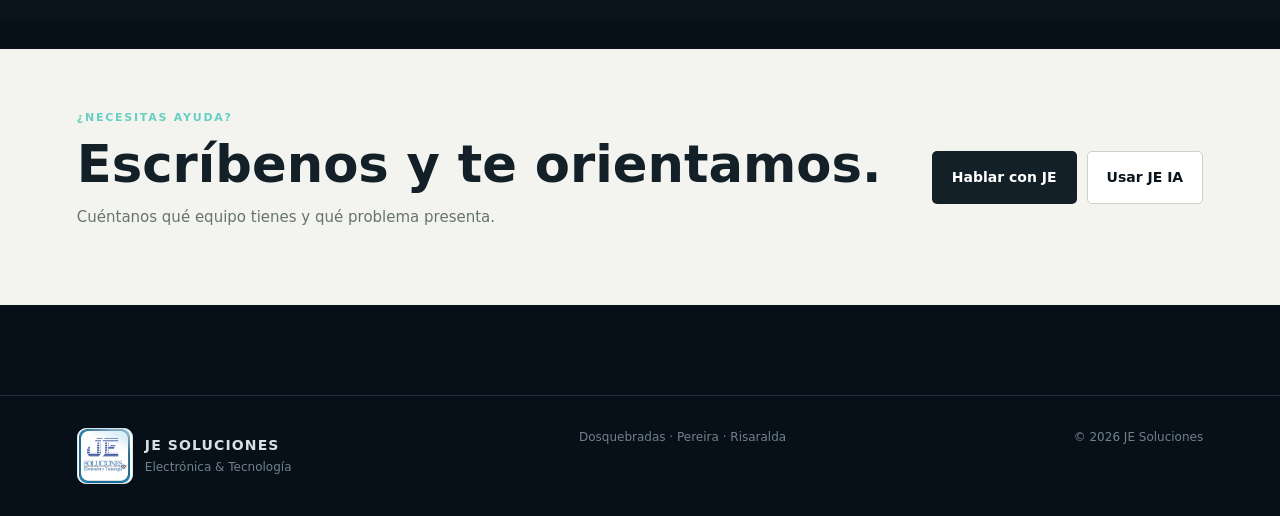
==== commit e3a45765: "Include microelectronics in local repair SEO" ====
--- a/index.html
+++ b/index.html
@@ -3,14 +3,14 @@
 <head>
 <meta charset="utf-8">
 <meta name="viewport" content="width=device-width,initial-scale=1">
-<title>Reparación de computadores en Dosquebradas | JE Soluciones</title>
-<meta name="description" content="¿Necesitas reparar tu computador? Diagnosticamos fallas de encendido, imagen, lentitud y más en Dosquebradas y Pereira. Venta de equipos nuevos y usados.">
+<title>Reparación de computadores y microelectrónica | JE Soluciones</title>
+<meta name="description" content="Reparación de computadores y microelectrónica en Dosquebradas y Pereira. Diagnóstico de fallas comunes y reparación de placas electrónicas.">
 <meta name="robots" content="index,follow">
 <meta name="theme-color" content="#0a1926">
 <link rel="canonical" href="https://jesolucionesdosquebradas.com/">
 <meta property="og:type" content="website">
-<meta property="og:title" content="Reparación de computadores en Dosquebradas | JE Soluciones">
-<meta property="og:description" content="Diagnóstico y reparación de computadores de escritorio y portátiles en Dosquebradas y Pereira. Atendemos fallas comunes y electrónicas; consulta por equipos nuevos y usados.">
+<meta property="og:title" content="Reparación de computadores y microelectrónica | JE Soluciones">
+<meta property="og:description" content="Reparación de computadores y microelectrónica en Dosquebradas y Pereira. Diagnóstico de fallas comunes y reparación electrónica de placas madre.">
 <meta property="og:url" content="https://jesolucionesdosquebradas.com/">
 <meta property="og:image" content="https://jesolucionesdosquebradas.com/assets/placa-electronica-detalle.webp">
 <meta property="og:image:alt" content="Placa electrónica de computador portátil en revisión técnica en JE Soluciones">
@@ -31,7 +31,7 @@
   "areaServed":["Dosquebradas","Pereira","Santa Rosa de Cabal","Risaralda"],
   "address":{"@type":"PostalAddress","streetAddress":"Calle 34 # 13-43, Local 2, Barrio Guadalupe","addressLocality":"Dosquebradas","addressRegion":"Risaralda","addressCountry":"CO"},
   "hasOfferCatalog":{"@type":"OfferCatalog","name":"Servicios y venta de computadores JE Soluciones","itemListElement":[{"@type":"Offer","itemOffered":{"@type":"Service","name":"Venta de computadores nuevos y usados","description":"Venta de computadores de escritorio y portátiles nuevos y usados en Dosquebradas y Pereira."}},
-    {"@type":"Offer","itemOffered":{"@type":"Service","name":"Reparación de computadores de escritorio y portátiles","description":"Diagnóstico y reparación de fallas de encendido, imagen, lentitud, temperatura, alimentación y otros daños; la solución depende de la evaluación técnica."}},
+    {"@type":"Offer","itemOffered":{"@type":"Service","name":"Reparación de computadores y microelectrónica","description":"Diagnóstico de fallas de encendido, imagen, lentitud, temperatura y alimentación; microelectrónica y reparación de placas madre según evaluación técnica."}},
     {"@type":"Offer","itemOffered":{"@type":"Service","name":"Reparación de cargadores y adaptadores","description":"Revisión de cargadores, adaptadores y fallas de alimentación; la viabilidad depende del diagnóstico."}},
     {"@type":"Offer","itemOffered":{"@type":"Service","name":"Reparación de accesorios electrónicos","description":"Evaluación de accesorios, cables, conectores y componentes electrónicos según el equipo y la falla."}},
     {"@type":"Offer","itemOffered":{"@type":"Service","name":"Mantenimiento de computadores","description":"Mantenimiento preventivo y correctivo de computadores de escritorio y portátiles."}},
@@ -57,7 +57,7 @@
 <section class="hero">
   <div class="hero-copy">
     <div class="eyebrow">REPARACIÓN DE COMPUTADORES EN DOSQUEBRADAS Y PEREIRA</div>
-    <h1>Reparación de<br><em>computadores.</em></h1>
+    <h1>Reparación de computadores<br><em>y microelectrónica.</em></h1>
     <p class="lead">Reparamos computadores de escritorio y portátiles en Dosquebradas y Pereira. Diagnosticamos fallas de encendido, imagen, lentitud, temperatura, carga y otros daños; te explicamos las opciones antes de reparar. También vendemos equipos nuevos y usados, accesorios y repuestos.</p>
     <div class="actions"><a class="btn primary" href="#je-ia">Cuéntanos qué le pasa</a><a class="btn secondary" data-wa="Hola JE Soluciones. Quiero consultar por la reparación de mi equipo." href="#">Hablar por WhatsApp</a></div>
     <div class="trust-row"><span>✓ Atención directa</span><span>✓ Diagnóstico explicado</span><span>✓ Servicio local</span></div>
@@ -97,7 +97,7 @@
   <div class="section-head dark-head"><div><div class="eyebrow">ESPECIALIDAD JE · COMPUTADORES Y ELECTRÓNICA</div><h2>Reparación electrónica con criterio técnico.</h2></div><p>Atendemos computadores de escritorio y portátiles. Encontramos la causa de la falla y te explicamos las opciones antes de reparar.</p></div>
   <div class="service-grid">
     <article><span>01</span><div class="service-icon"><img src="assets/microchip.svg" alt="" width="60" height="50" loading="lazy"></div><h3>Placas de computadores portátiles</h3><p>Diagnóstico electrónico de tarjeta madre, alimentación y circuitos.</p><a href="#microelectronica">Ver reparación electrónica →</a></article>
-    <article><span>02</span><div class="service-icon">⌬</div><h3>Microelectrónica</h3><p>Revisión de componentes, conectores y fallas de carga o encendido.</p><a href="#microelectronica">Conocer el proceso →</a></article>
+    <article><span>02</span><div class="service-icon">⌬</div><h3>Microelectrónica de placas</h3><p>Diagnóstico y reparación electrónica de placas madre, componentes y circuitos de carga o encendido, según evaluación.</p><a href="#microelectronica">Conocer el proceso →</a></article>
     <article><span>03</span><div class="service-icon">💻</div><h3>Reparación de computadores</h3><p>Evaluación de fallas de imagen, temperatura, rendimiento y funcionamiento en equipos de escritorio y portátiles.</p><a href="#je-ia">Consultar por mi computador →</a></article>
     <article><span>04</span><div class="service-icon">🧰</div><h3>Mantenimiento de computadores</h3><p>Limpieza interna y revisión del sistema de ventilación y refrigeración de equipos de escritorio y portátiles.</p><a data-wa="Hola JE Soluciones. Quiero consultar por mantenimiento técnico para mi computador." href="#">Consultar mantenimiento →</a></article>
     <article><span>05</span><div class="service-icon">🔌</div><h3>Reparación de cargadores</h3><p>Revisión de cargadores y adaptadores que no cargan, se desconectan o presentan fallas de alimentación.</p><a data-wa="Hola JE Soluciones. Quiero consultar por la reparación de un cargador o adaptador. Marca y modelo: " href="#">Consultar por mi cargador →</a></article>
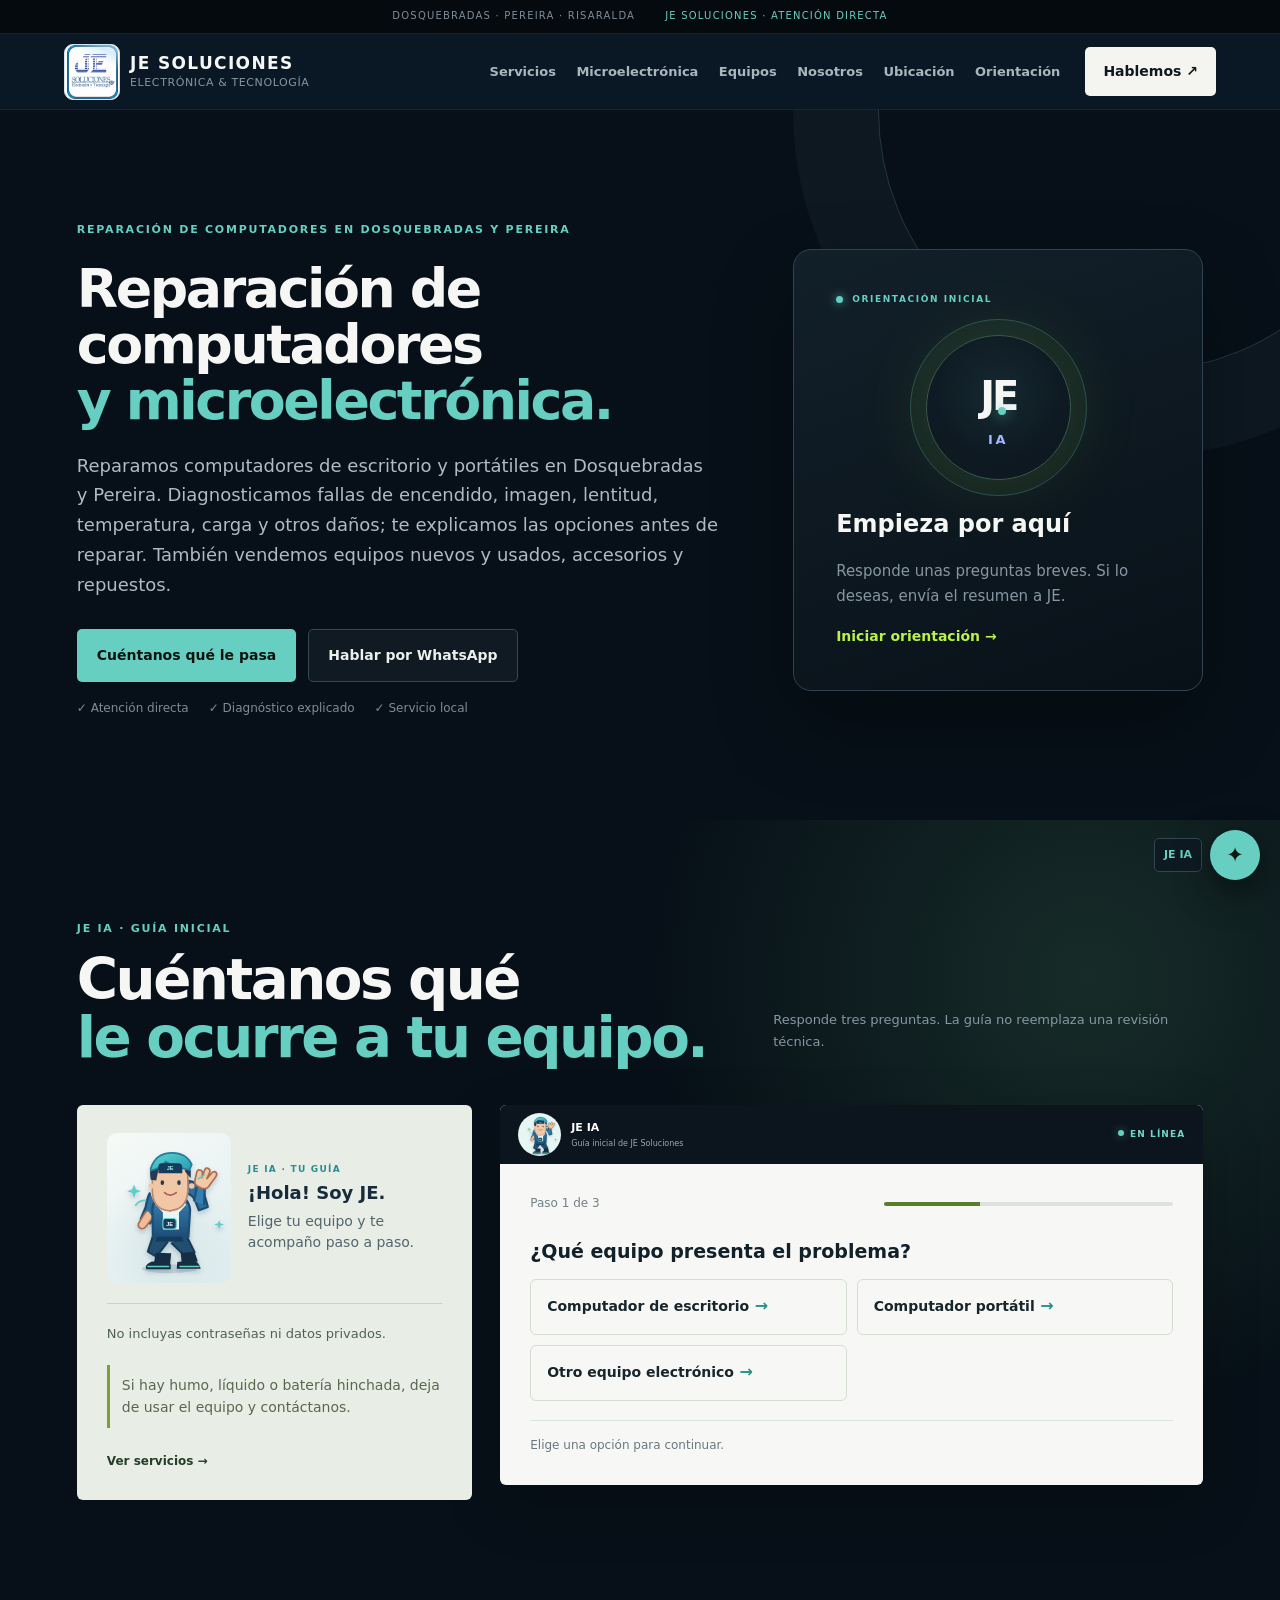
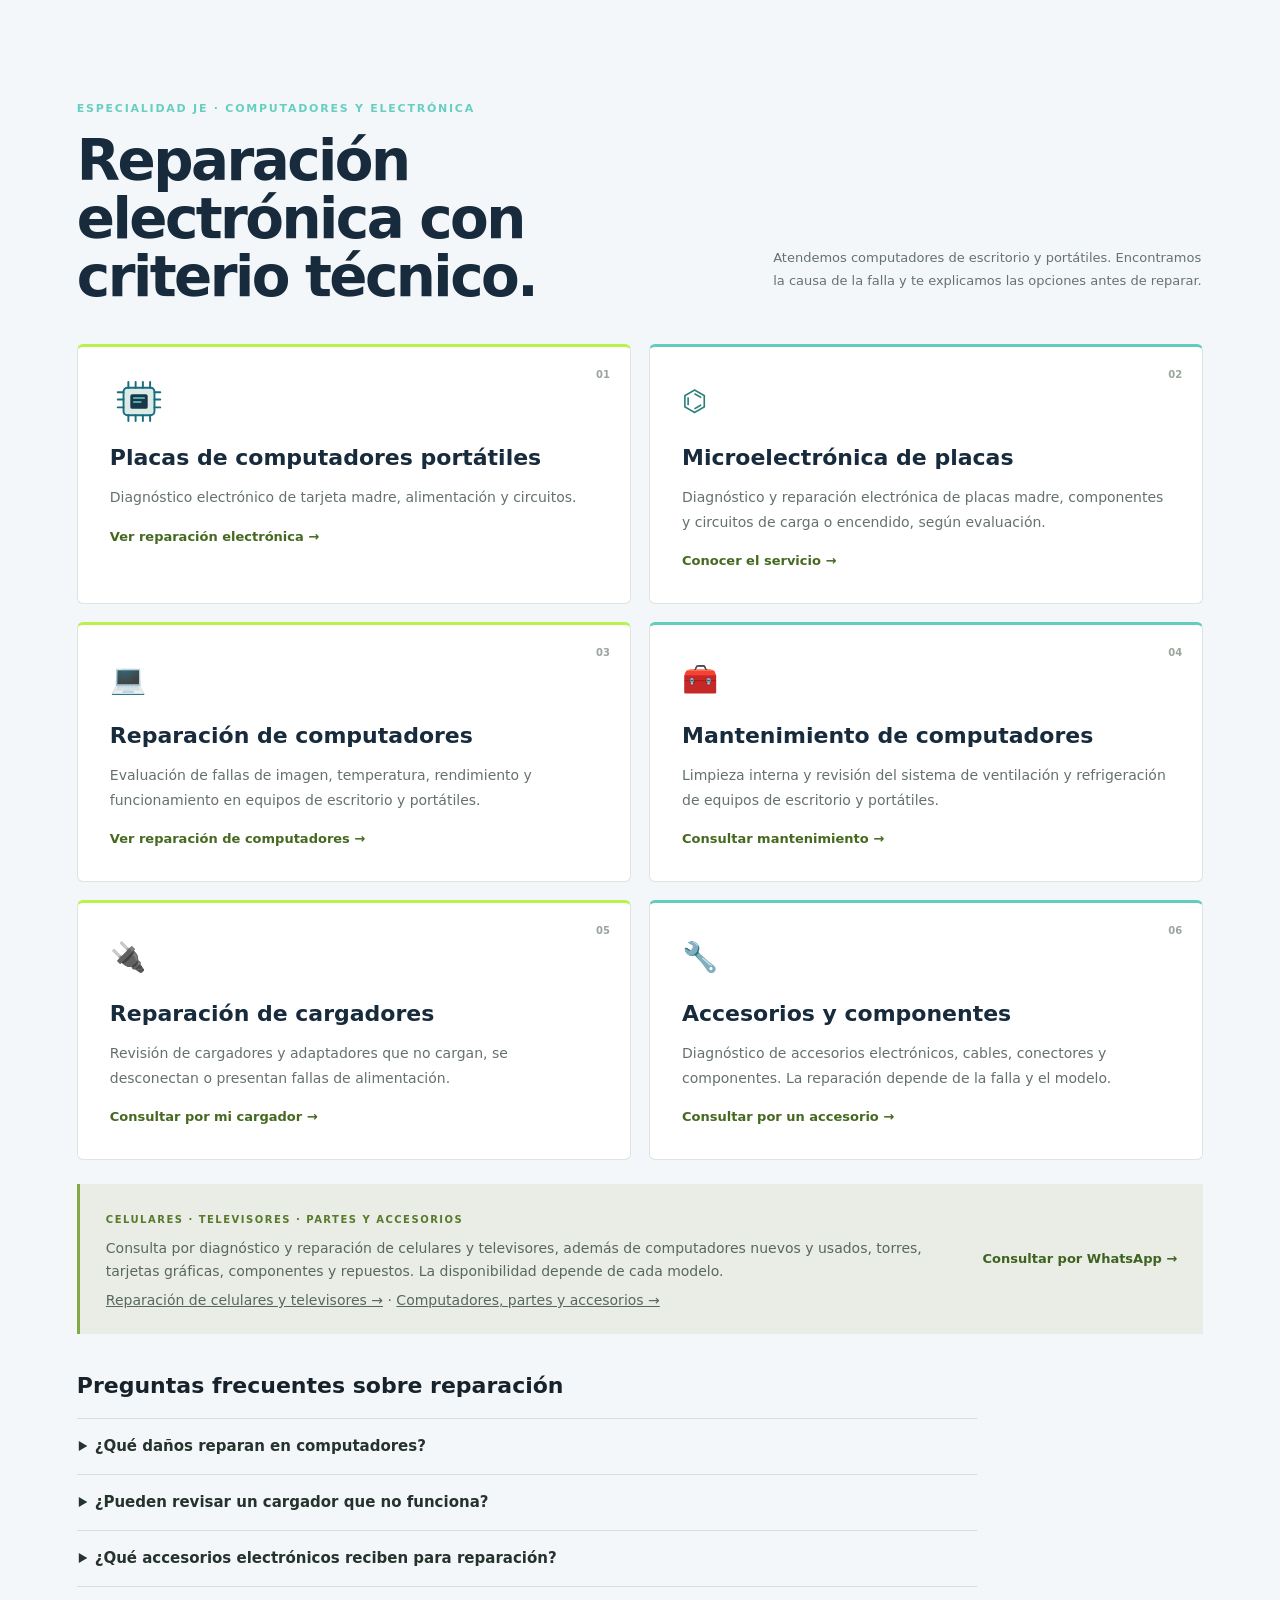
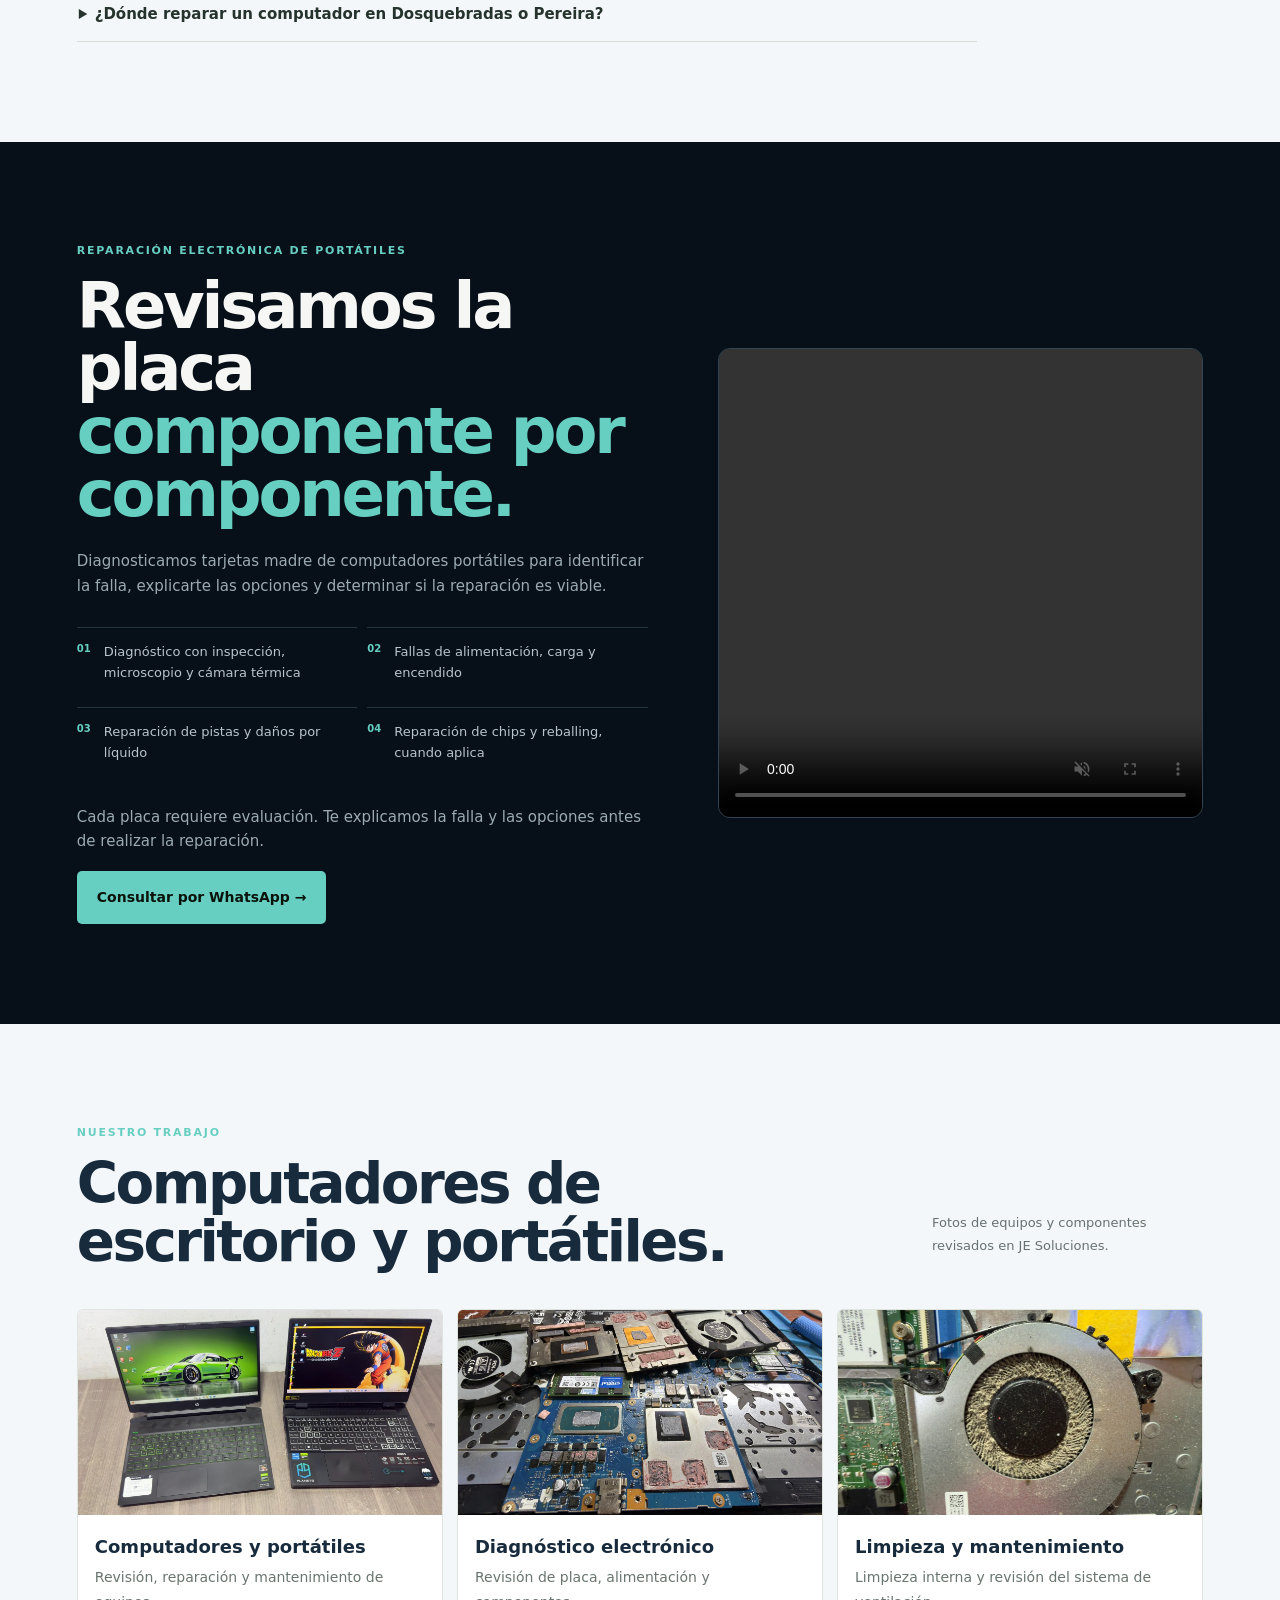
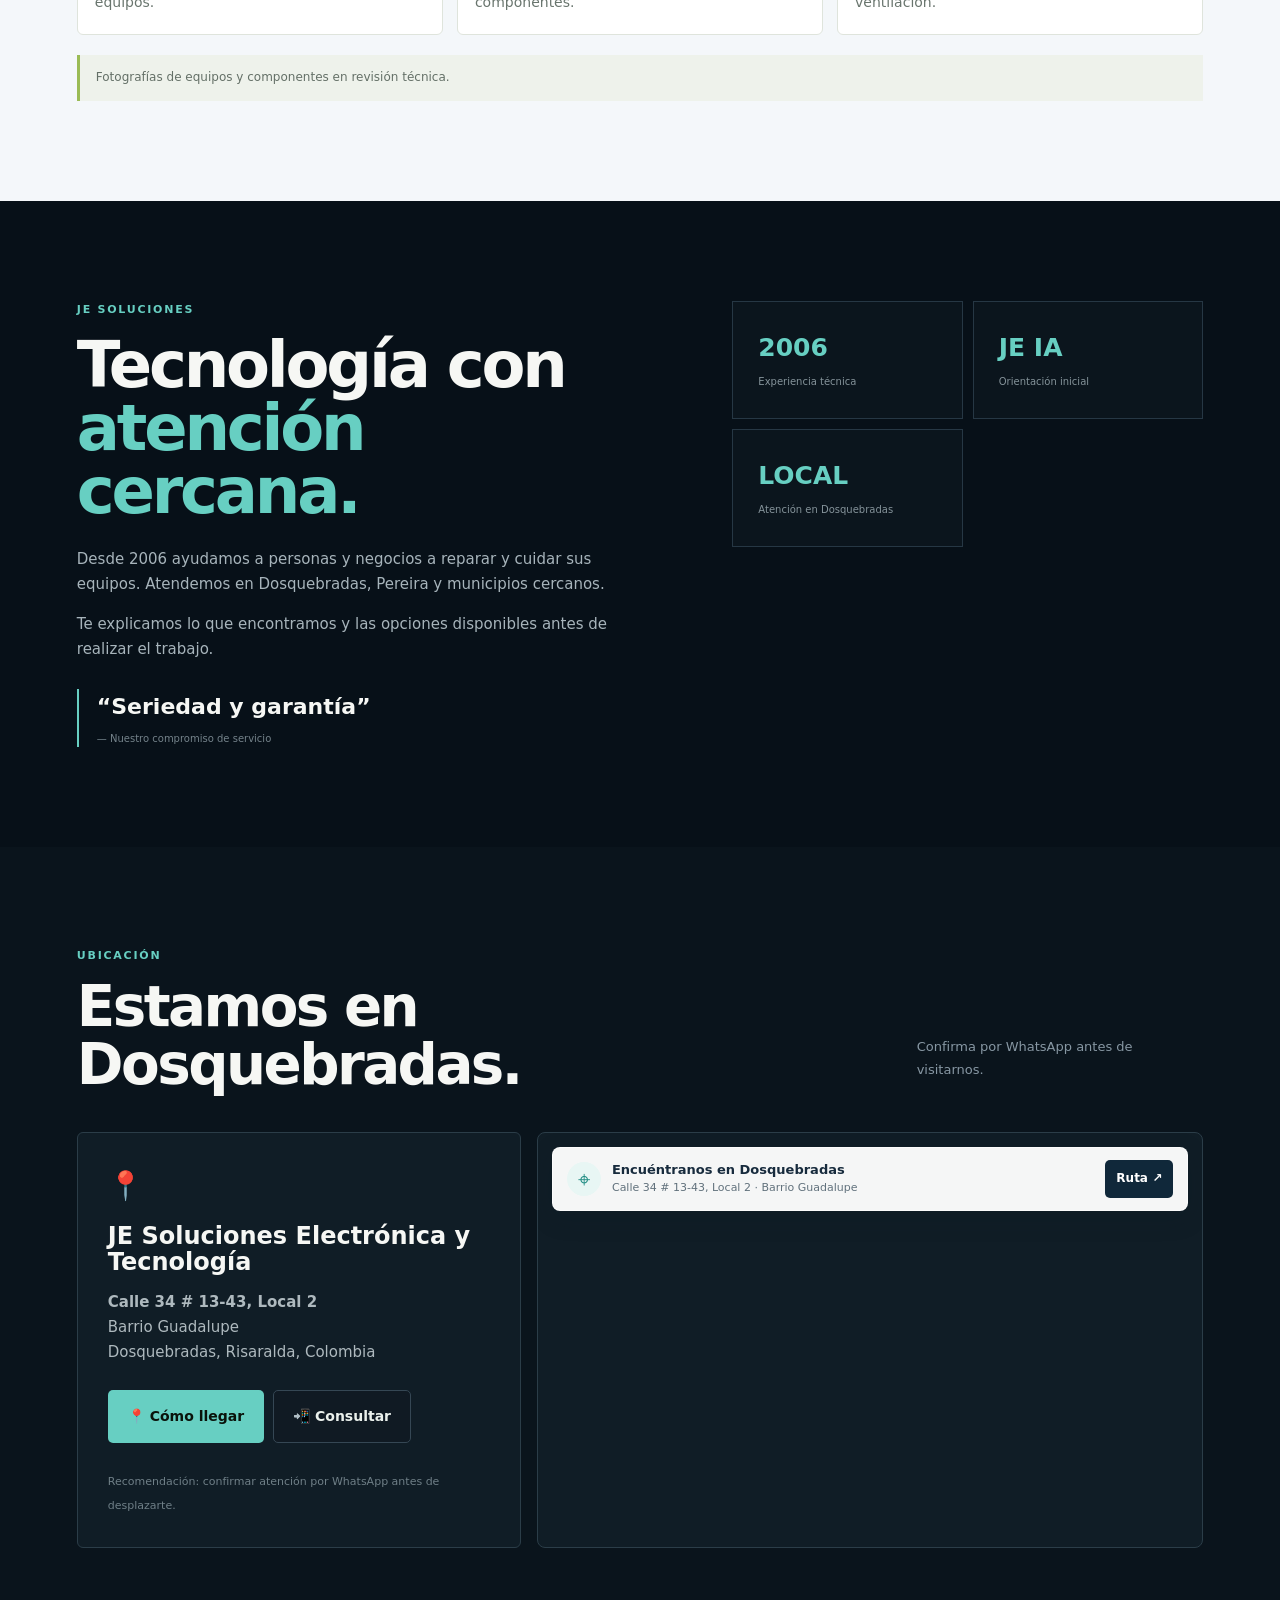
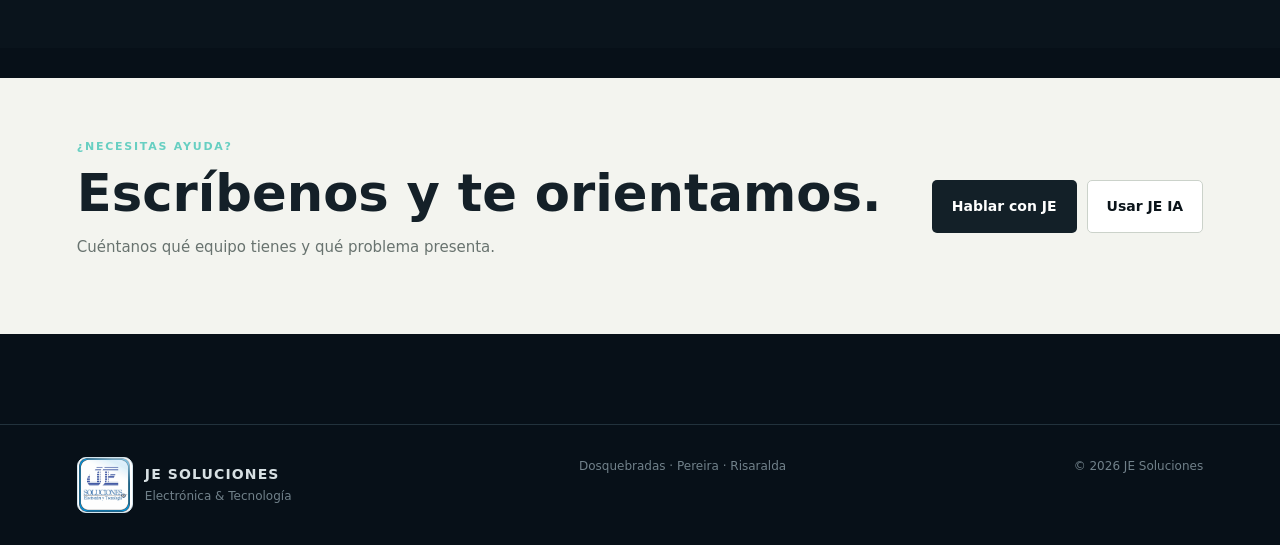
==== commit b3860bc7: "Add focused local service and product pages" ====
--- a/index.html
+++ b/index.html
@@ -3,14 +3,14 @@
 <head>
 <meta charset="utf-8">
 <meta name="viewport" content="width=device-width,initial-scale=1">
-<title>Reparación de computadores y microelectrónica | JE Soluciones</title>
-<meta name="description" content="Reparación de computadores y microelectrónica en Dosquebradas y Pereira. Diagnóstico de fallas comunes y reparación de placas electrónicas.">
+<title>Reparación de computadores en Dosquebradas | JE Soluciones</title>
+<meta name="description" content="Servicio técnico y reparación de computadores de escritorio y portátiles en Dosquebradas y Pereira. Microelectrónica de placas y diagnóstico de fallas.">
 <meta name="robots" content="index,follow">
 <meta name="theme-color" content="#0a1926">
 <link rel="canonical" href="https://jesolucionesdosquebradas.com/">
 <meta property="og:type" content="website">
-<meta property="og:title" content="Reparación de computadores y microelectrónica | JE Soluciones">
-<meta property="og:description" content="Reparación de computadores y microelectrónica en Dosquebradas y Pereira. Diagnóstico de fallas comunes y reparación electrónica de placas madre.">
+<meta property="og:title" content="Reparación de computadores en Dosquebradas | JE Soluciones">
+<meta property="og:description" content="Servicio técnico y reparación de computadores de escritorio y portátiles en Dosquebradas y Pereira. Microelectrónica de placas y diagnóstico de fallas.">
 <meta property="og:url" content="https://jesolucionesdosquebradas.com/">
 <meta property="og:image" content="https://jesolucionesdosquebradas.com/assets/placa-electronica-detalle.webp">
 <meta property="og:image:alt" content="Placa electrónica de computador portátil en revisión técnica en JE Soluciones">
@@ -97,13 +97,13 @@
   <div class="section-head dark-head"><div><div class="eyebrow">ESPECIALIDAD JE · COMPUTADORES Y ELECTRÓNICA</div><h2>Reparación electrónica con criterio técnico.</h2></div><p>Atendemos computadores de escritorio y portátiles. Encontramos la causa de la falla y te explicamos las opciones antes de reparar.</p></div>
   <div class="service-grid">
     <article><span>01</span><div class="service-icon"><img src="assets/microchip.svg" alt="" width="60" height="50" loading="lazy"></div><h3>Placas de computadores portátiles</h3><p>Diagnóstico electrónico de tarjeta madre, alimentación y circuitos.</p><a href="#microelectronica">Ver reparación electrónica →</a></article>
-    <article><span>02</span><div class="service-icon">⌬</div><h3>Microelectrónica de placas</h3><p>Diagnóstico y reparación electrónica de placas madre, componentes y circuitos de carga o encendido, según evaluación.</p><a href="#microelectronica">Conocer el proceso →</a></article>
-    <article><span>03</span><div class="service-icon">💻</div><h3>Reparación de computadores</h3><p>Evaluación de fallas de imagen, temperatura, rendimiento y funcionamiento en equipos de escritorio y portátiles.</p><a href="#je-ia">Consultar por mi computador →</a></article>
+    <article><span>02</span><div class="service-icon">⌬</div><h3>Microelectrónica de placas</h3><p>Diagnóstico y reparación electrónica de placas madre, componentes y circuitos de carga o encendido, según evaluación.</p><a href="microelectronica/">Conocer el servicio →</a></article>
+    <article><span>03</span><div class="service-icon">💻</div><h3>Reparación de computadores</h3><p>Evaluación de fallas de imagen, temperatura, rendimiento y funcionamiento en equipos de escritorio y portátiles.</p><a href="reparacion-computadores/">Ver reparación de computadores →</a></article>
     <article><span>04</span><div class="service-icon">🧰</div><h3>Mantenimiento de computadores</h3><p>Limpieza interna y revisión del sistema de ventilación y refrigeración de equipos de escritorio y portátiles.</p><a data-wa="Hola JE Soluciones. Quiero consultar por mantenimiento técnico para mi computador." href="#">Consultar mantenimiento →</a></article>
     <article><span>05</span><div class="service-icon">🔌</div><h3>Reparación de cargadores</h3><p>Revisión de cargadores y adaptadores que no cargan, se desconectan o presentan fallas de alimentación.</p><a data-wa="Hola JE Soluciones. Quiero consultar por la reparación de un cargador o adaptador. Marca y modelo: " href="#">Consultar por mi cargador →</a></article>
     <article><span>06</span><div class="service-icon">🔧</div><h3>Accesorios y componentes</h3><p>Diagnóstico de accesorios electrónicos, cables, conectores y componentes. La reparación depende de la falla y el modelo.</p><a data-wa="Hola JE Soluciones. Quiero consultar por la reparación de un accesorio electrónico. Accesorio y modelo: " href="#">Consultar por un accesorio →</a></article>
   </div>
-  <div class="secondary-services"><div><span class="secondary-kicker">REPUESTOS · INSTALACIÓN · OTROS EQUIPOS</span><p>Consulta por repuestos, instalación de componentes o programas, y revisión de televisores, celulares y tabletas. Cuéntanos el modelo para confirmar disponibilidad y compatibilidad.</p></div><a data-wa="Hola JE Soluciones. Quiero consultar por reparación, repuesto o instalación. Equipo y modelo: " href="#">Consultar por WhatsApp →</a></div>
+  <div class="secondary-services"><div><span class="secondary-kicker">CELULARES · TELEVISORES · PARTES Y ACCESORIOS</span><p>Consulta por diagnóstico y reparación de celulares y televisores, además de computadores nuevos y usados, torres, tarjetas gráficas, componentes y repuestos. La disponibilidad depende de cada modelo.</p><p><a href="revision-celulares-televisores/">Reparación de celulares y televisores →</a> · <a href="computadores-accesorios-repuestos/">Computadores, partes y accesorios →</a></p></div><a data-wa="Hola JE Soluciones. Quiero consultar por reparación, computador, repuesto o accesorio. Equipo y modelo: " href="#">Consultar por WhatsApp →</a></div>
   <div class="faq-block"><h3>Preguntas frecuentes sobre reparación</h3>
     <details><summary>¿Qué daños reparan en computadores?</summary><p>Revisamos computadores de escritorio y portátiles que no encienden, no dan imagen, están lentos, se recalientan o tienen fallas de carga, alimentación u otros problemas. Primero diagnosticamos la causa y luego te explicamos las opciones; la viabilidad depende del daño y del equipo.</p></details>
     <details><summary>¿Pueden revisar un cargador que no funciona?</summary><p>Evaluamos cargadores y adaptadores que no cargan, se desconectan o presentan fallas. Comparte la marca y el modelo para orientarte; no todos los cargadores pueden repararse.</p></details>
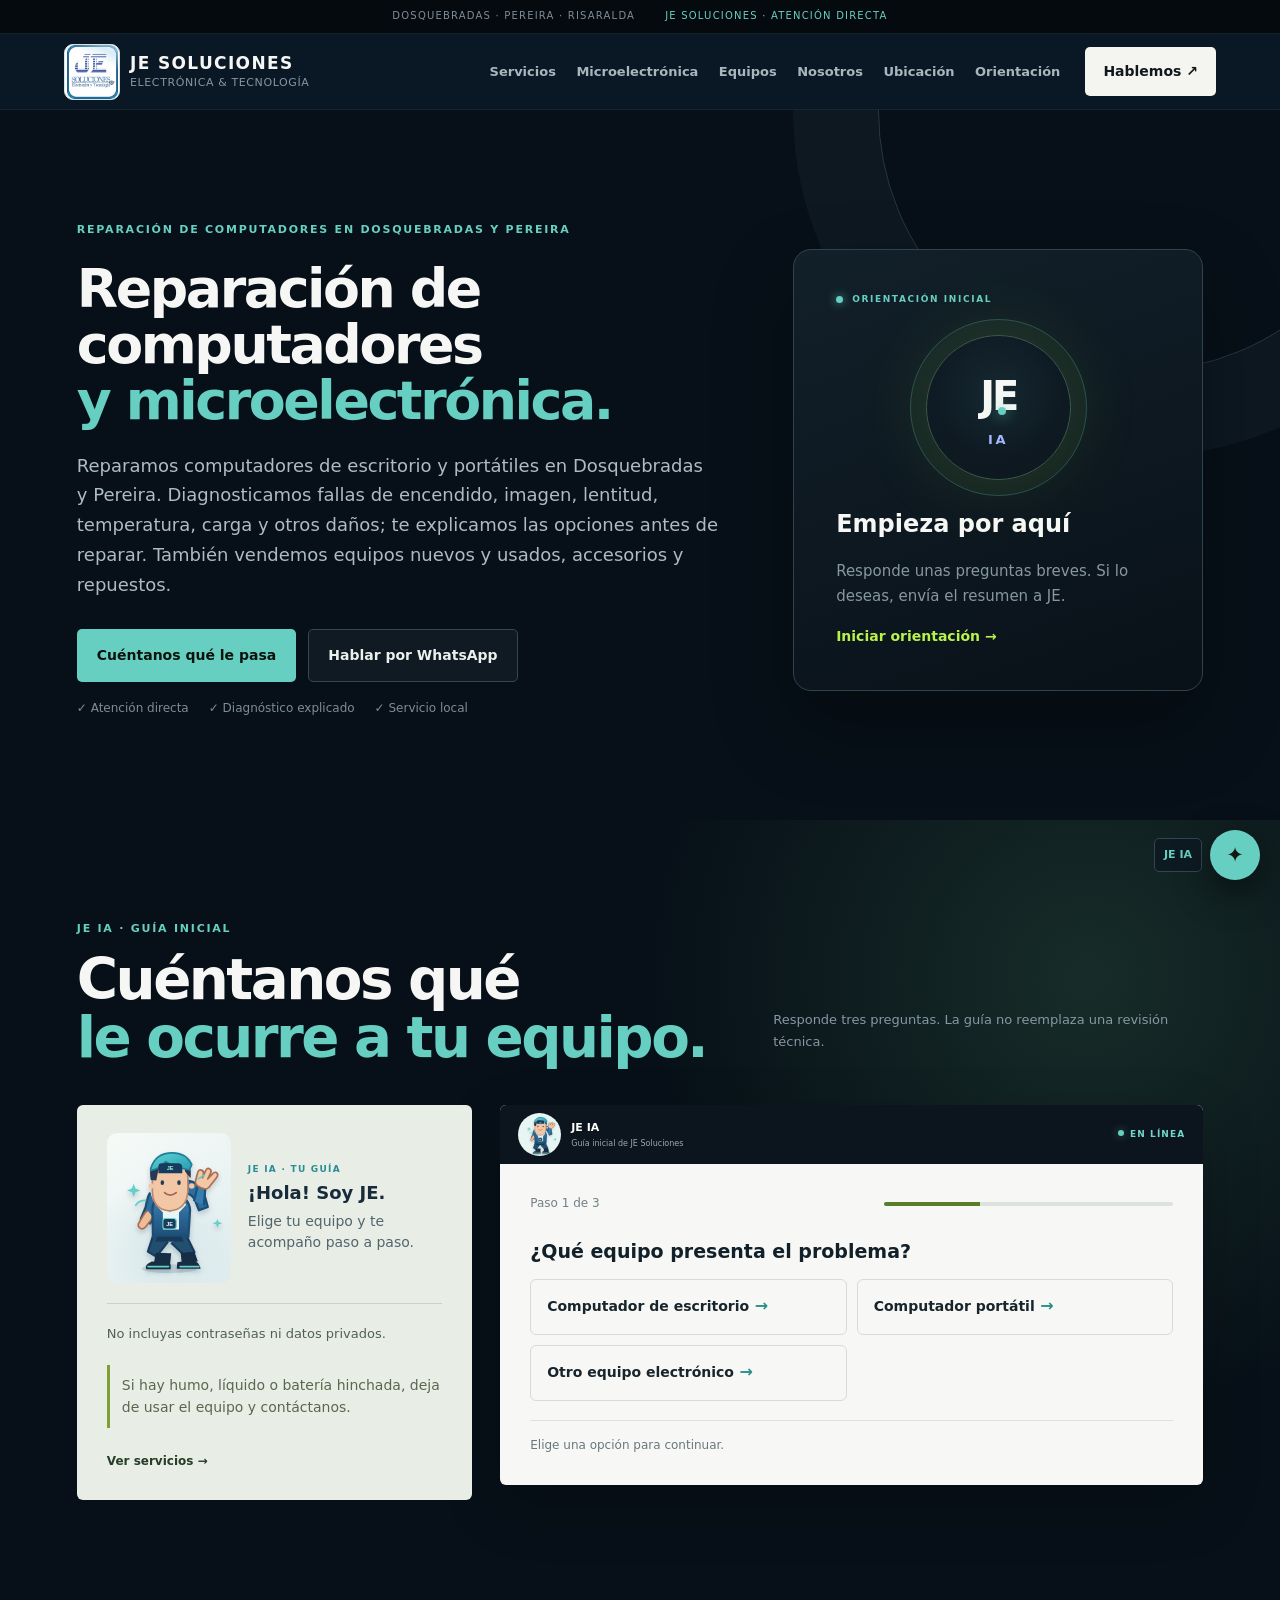
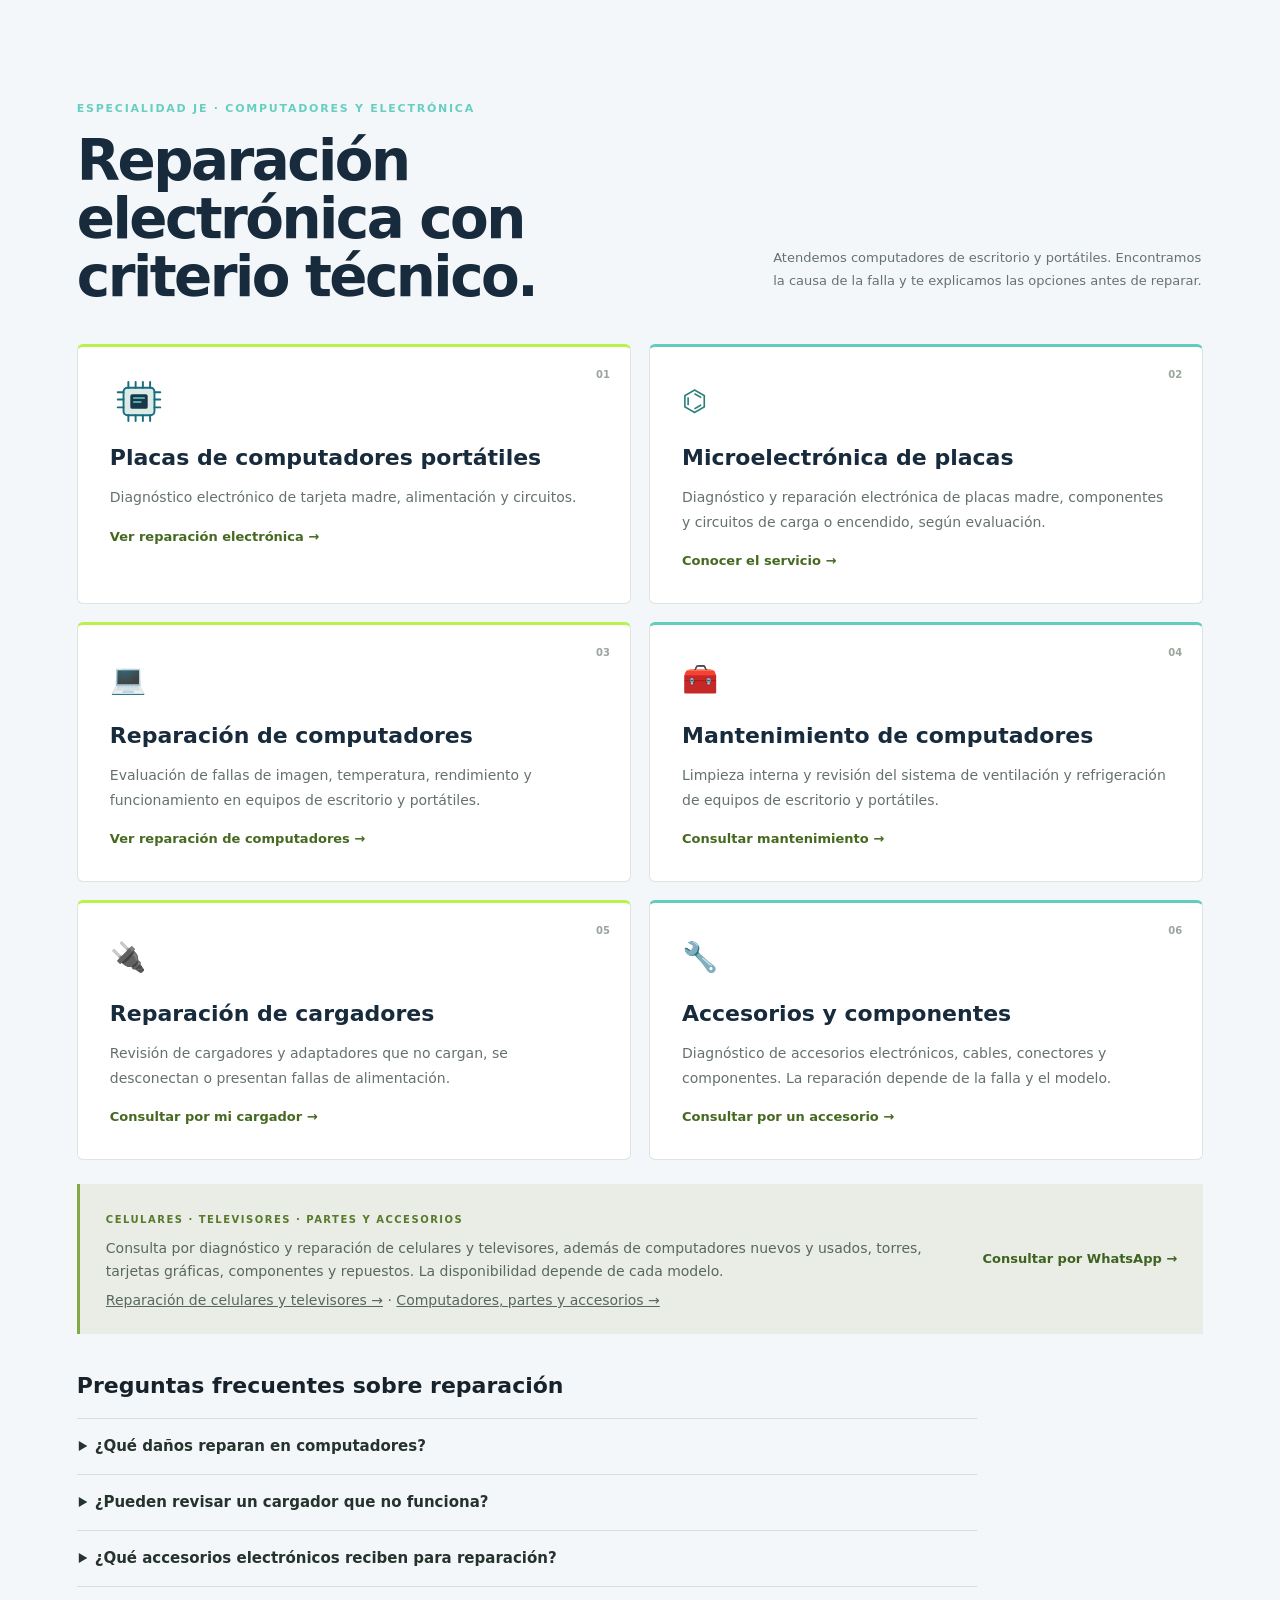
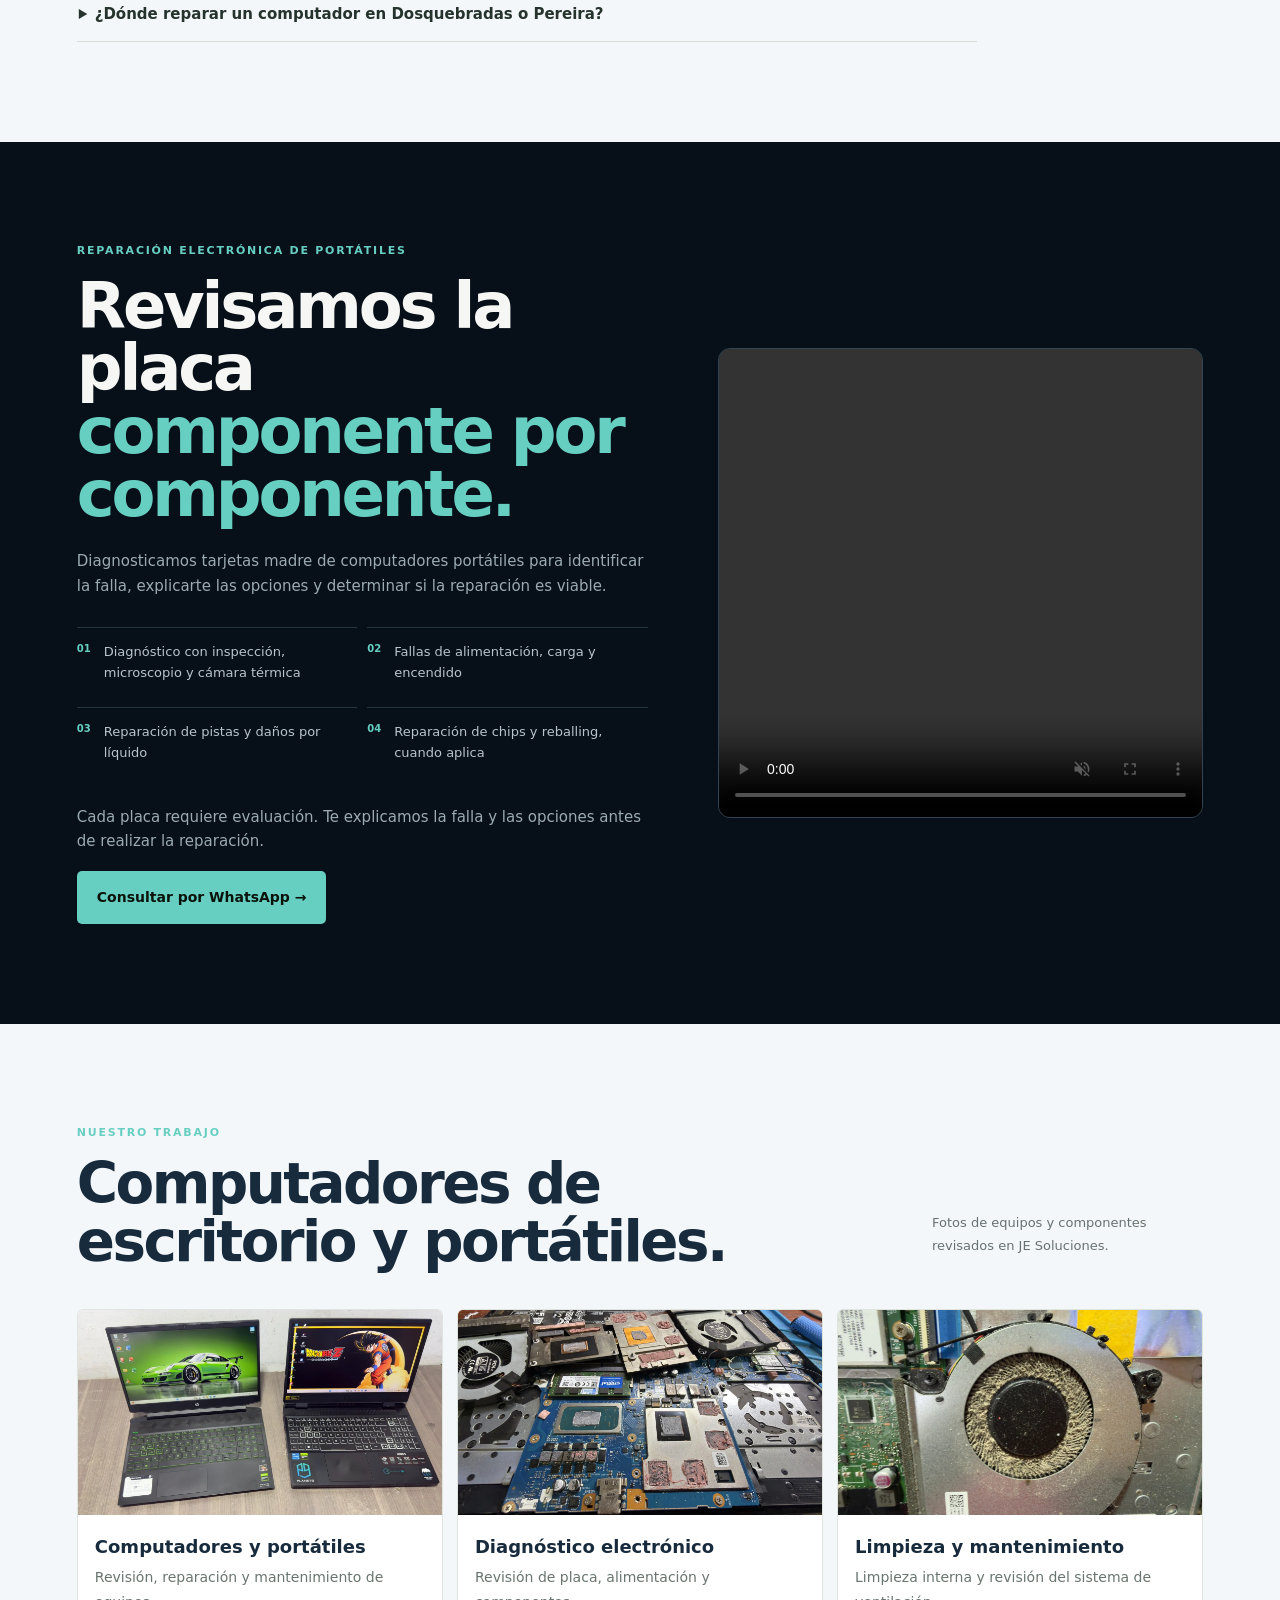
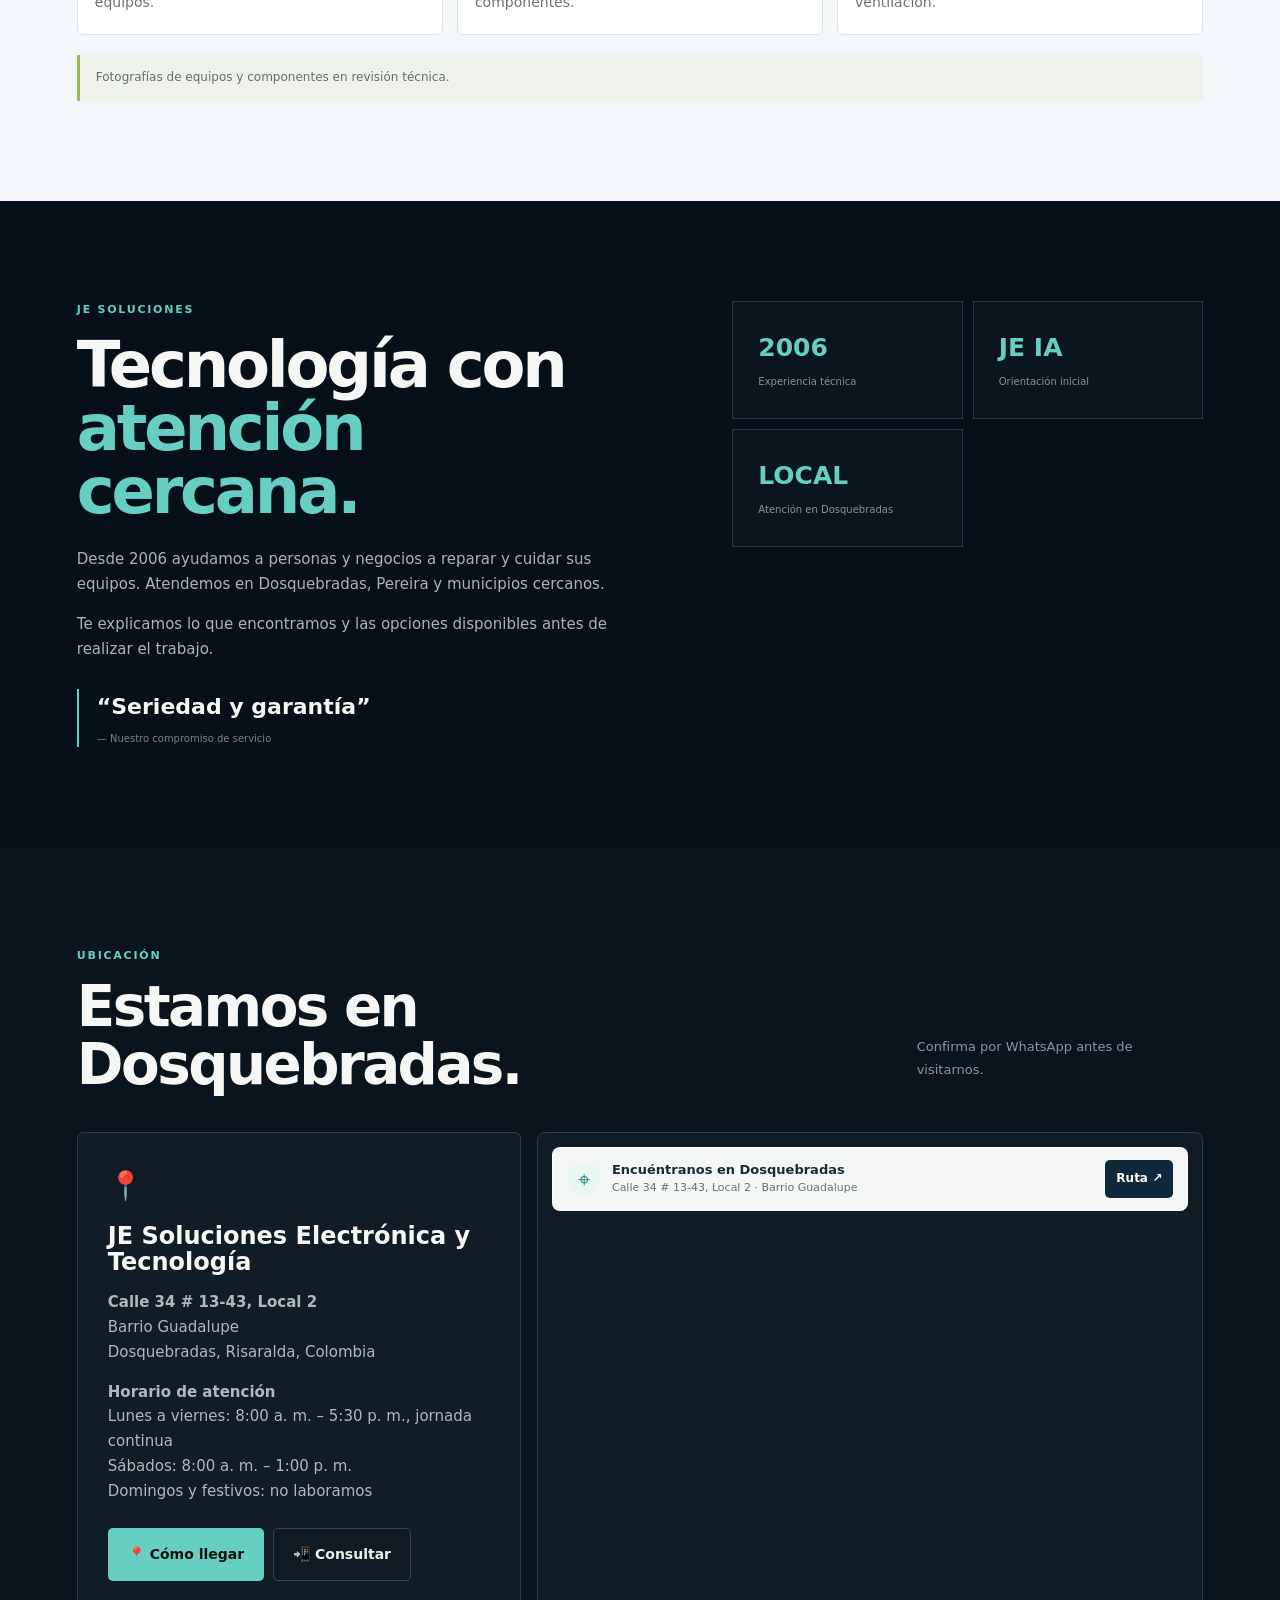
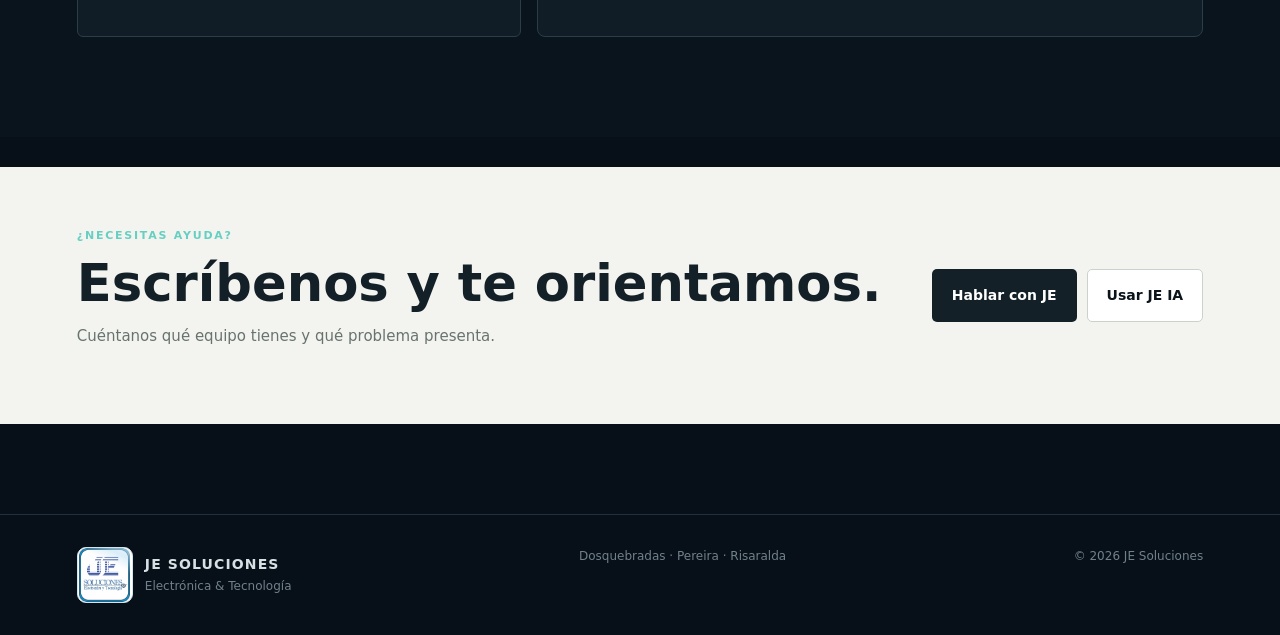
==== commit 91ffbfd5: "Publish confirmed local business hours" ====
--- a/index.html
+++ b/index.html
@@ -30,6 +30,10 @@
   "foundingDate":"2006",
   "areaServed":["Dosquebradas","Pereira","Santa Rosa de Cabal","Risaralda"],
   "address":{"@type":"PostalAddress","streetAddress":"Calle 34 # 13-43, Local 2, Barrio Guadalupe","addressLocality":"Dosquebradas","addressRegion":"Risaralda","addressCountry":"CO"},
+  "openingHoursSpecification":[
+    {"@type":"OpeningHoursSpecification","dayOfWeek":["Monday","Tuesday","Wednesday","Thursday","Friday"],"opens":"08:00","closes":"17:30"},
+    {"@type":"OpeningHoursSpecification","dayOfWeek":"Saturday","opens":"08:00","closes":"13:00"}
+  ],
   "hasOfferCatalog":{"@type":"OfferCatalog","name":"Servicios y venta de computadores JE Soluciones","itemListElement":[{"@type":"Offer","itemOffered":{"@type":"Service","name":"Venta de computadores nuevos y usados","description":"Venta de computadores de escritorio y portátiles nuevos y usados en Dosquebradas y Pereira."}},
     {"@type":"Offer","itemOffered":{"@type":"Service","name":"Reparación de computadores y microelectrónica","description":"Diagnóstico de fallas de encendido, imagen, lentitud, temperatura y alimentación; microelectrónica y reparación de placas madre según evaluación técnica."}},
     {"@type":"Offer","itemOffered":{"@type":"Service","name":"Reparación de cargadores y adaptadores","description":"Revisión de cargadores, adaptadores y fallas de alimentación; la viabilidad depende del diagnóstico."}},
@@ -134,7 +138,7 @@
 
 <section id="ubicacion" class="section location-section">
   <div class="section-head"><div><div class="eyebrow">UBICACIÓN</div><h2>Estamos en Dosquebradas.</h2></div><p>Confirma por WhatsApp antes de visitarnos.</p></div>
-  <div class="location-grid"><div class="location-card"><div class="pin">📍</div><h3>JE Soluciones Electrónica y Tecnología</h3><p><strong>Calle 34 # 13-43, Local 2</strong><br>Barrio Guadalupe<br>Dosquebradas, Risaralda, Colombia</p><div class="location-actions"><a class="btn primary" href="https://www.google.com/maps/dir/?api=1&destination=Calle%2034%20%2313-43%20Local%202%2C%20Barrio%20Guadalupe%2C%20Dosquebradas%2C%20Risaralda%2C%20Colombia" target="_blank" rel="noopener">📍 Cómo llegar</a><a class="btn secondary" data-wa="Hola JE Soluciones 👋. Quiero visitar el local de Calle 34 # 13-43 Local 2, barrio Guadalupe, Dosquebradas. ¿Me confirman horario y atención?" href="#">📲 Consultar</a></div><small>Recomendación: confirmar atención por WhatsApp antes de desplazarte.</small></div><div class="map-card"><div class="map-heading"><span class="map-heading-pin" aria-hidden="true">⌖</span><div><strong>Encuéntranos en Dosquebradas</strong><small>Calle 34 # 13-43, Local 2 · Barrio Guadalupe</small></div><a href="https://www.google.com/maps/dir/?api=1&destination=Calle%2034%20%2313-43%20Local%202%2C%20Barrio%20Guadalupe%2C%20Dosquebradas%2C%20Risaralda%2C%20Colombia" target="_blank" rel="noopener" aria-label="Abrir indicaciones en Google Maps">Ruta ↗</a></div><iframe title="Mapa de JE Soluciones en Dosquebradas" src="https://maps.google.com/maps?q=JE%20Soluciones%20Electr%C3%B3nica%20y%20Tecnolog%C3%ADa%2C%20Calle%2034%20%2313-43%20Local%202%2C%20Barrio%20Guadalupe%2C%20Dosquebradas%2C%20Risaralda%2C%20Colombia&z=16&output=embed" loading="lazy" referrerpolicy="no-referrer-when-downgrade" allowfullscreen></iframe></div></div>
+  <div class="location-grid"><div class="location-card"><div class="pin">📍</div><h3>JE Soluciones Electrónica y Tecnología</h3><p><strong>Calle 34 # 13-43, Local 2</strong><br>Barrio Guadalupe<br>Dosquebradas, Risaralda, Colombia</p><p><strong>Horario de atención</strong><br>Lunes a viernes: 8:00 a. m. – 5:30 p. m., jornada continua<br>Sábados: 8:00 a. m. – 1:00 p. m.<br>Domingos y festivos: no laboramos</p><div class="location-actions"><a class="btn primary" href="https://www.google.com/maps/dir/?api=1&destination=Calle%2034%20%2313-43%20Local%202%2C%20Barrio%20Guadalupe%2C%20Dosquebradas%2C%20Risaralda%2C%20Colombia" target="_blank" rel="noopener">📍 Cómo llegar</a><a class="btn secondary" data-wa="Hola JE Soluciones 👋. Quiero visitar el local de Calle 34 # 13-43 Local 2, barrio Guadalupe, Dosquebradas." href="#">📲 Consultar</a></div></div><div class="map-card"><div class="map-heading"><span class="map-heading-pin" aria-hidden="true">⌖</span><div><strong>Encuéntranos en Dosquebradas</strong><small>Calle 34 # 13-43, Local 2 · Barrio Guadalupe</small></div><a href="https://www.google.com/maps/dir/?api=1&destination=Calle%2034%20%2313-43%20Local%202%2C%20Barrio%20Guadalupe%2C%20Dosquebradas%2C%20Risaralda%2C%20Colombia" target="_blank" rel="noopener" aria-label="Abrir indicaciones en Google Maps">Ruta ↗</a></div><iframe title="Mapa de JE Soluciones en Dosquebradas" src="https://maps.google.com/maps?q=JE%20Soluciones%20Electr%C3%B3nica%20y%20Tecnolog%C3%ADa%2C%20Calle%2034%20%2313-43%20Local%202%2C%20Barrio%20Guadalupe%2C%20Dosquebradas%2C%20Risaralda%2C%20Colombia&z=16&output=embed" loading="lazy" referrerpolicy="no-referrer-when-downgrade" allowfullscreen></iframe></div></div>
 </section>
 
 <section id="contacto" class="contact"><div><div class="eyebrow">¿NECESITAS AYUDA?</div><h2>Escríbenos y te orientamos.</h2><p>Cuéntanos qué equipo tienes y qué problema presenta.</p></div><div class="contact-actions"><a class="btn primary" data-wa="Hola JE Soluciones. Quiero solicitar atención para mi equipo." href="#">Hablar con JE</a><a class="btn light" href="#je-ia">Usar JE IA</a></div></section>
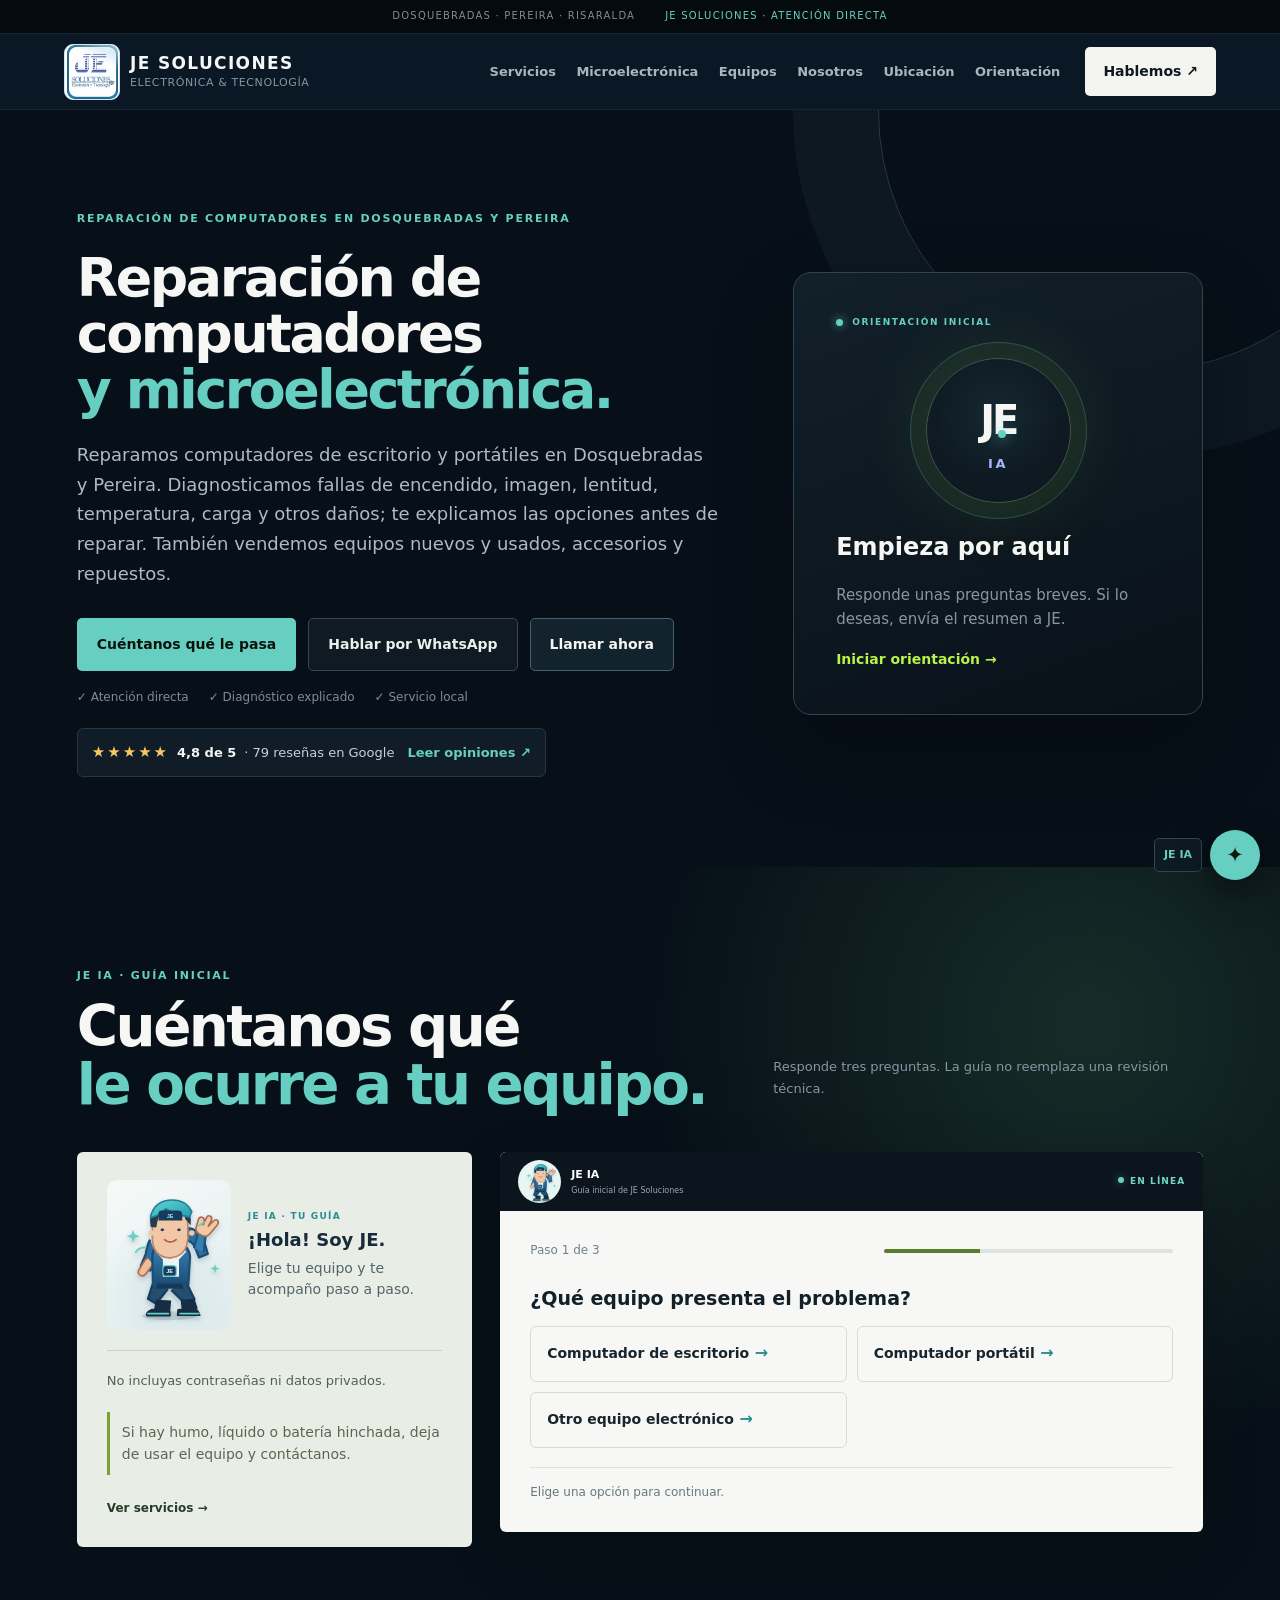
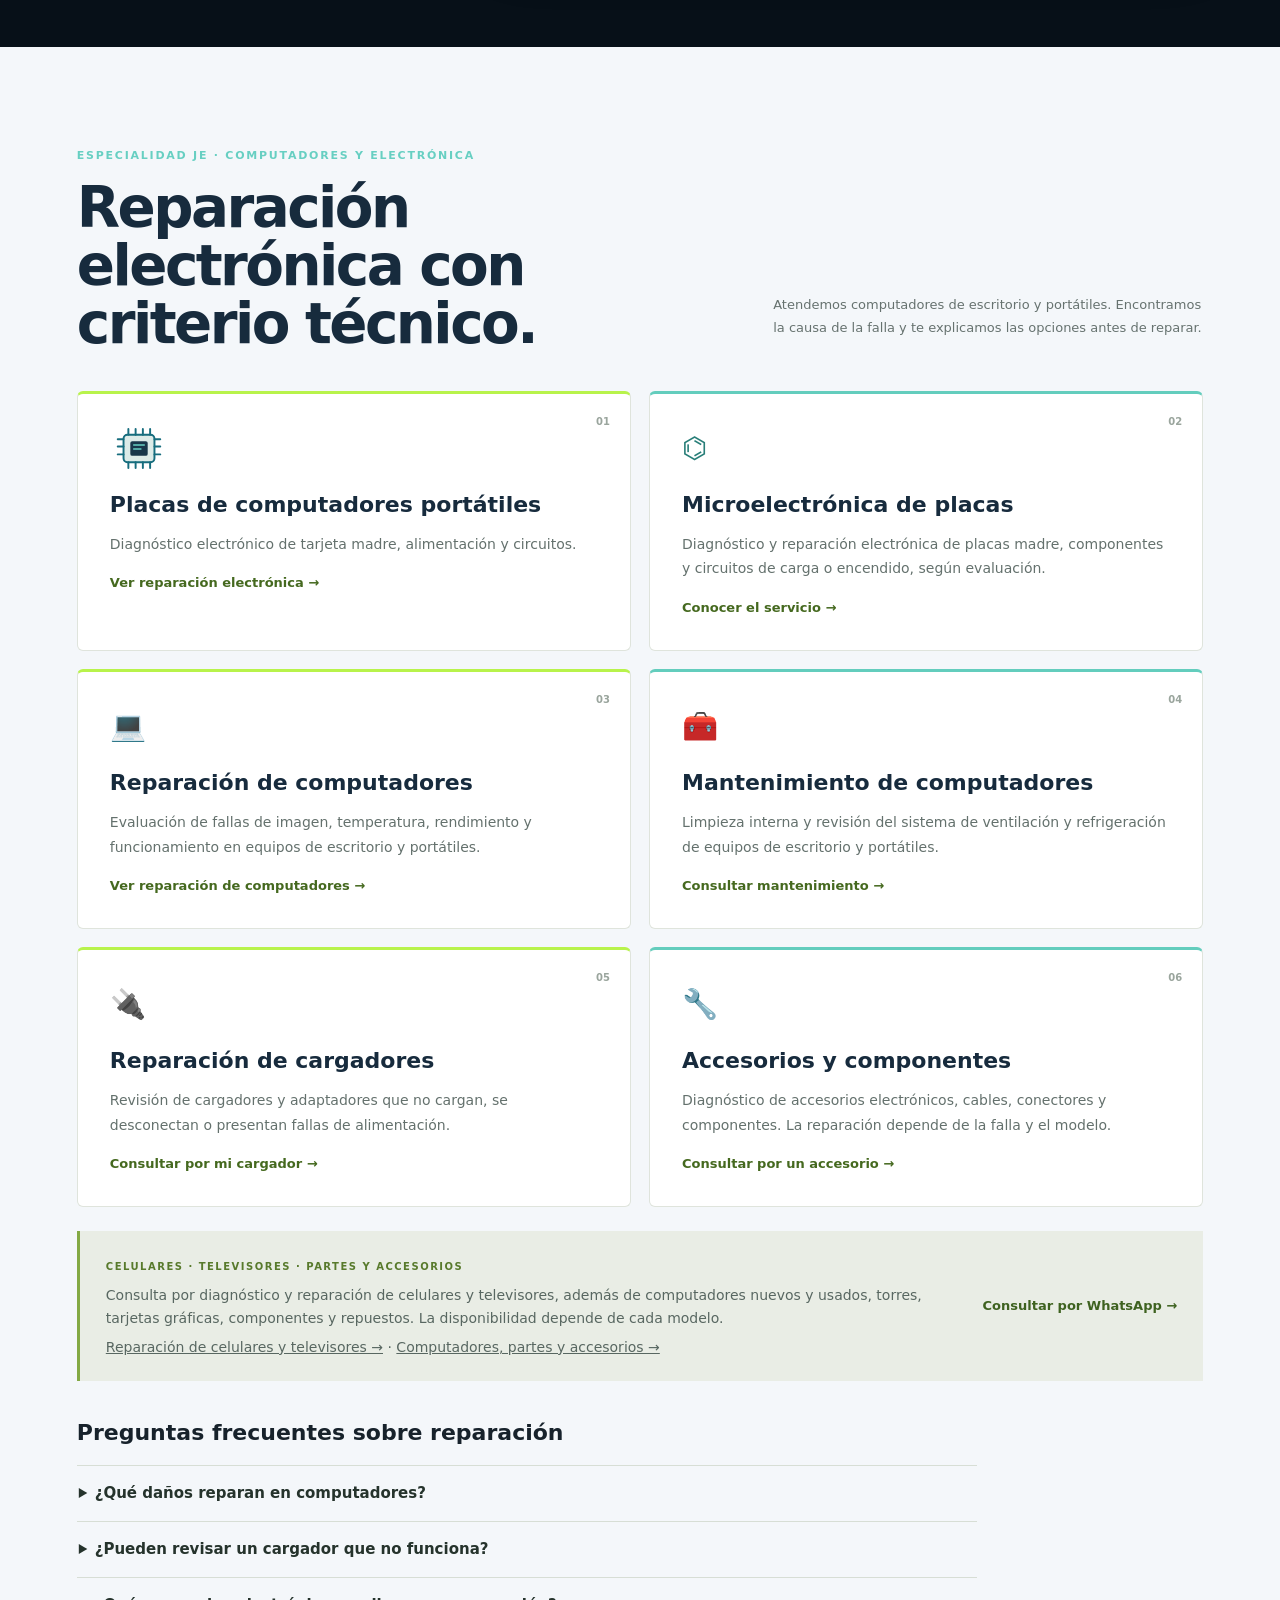
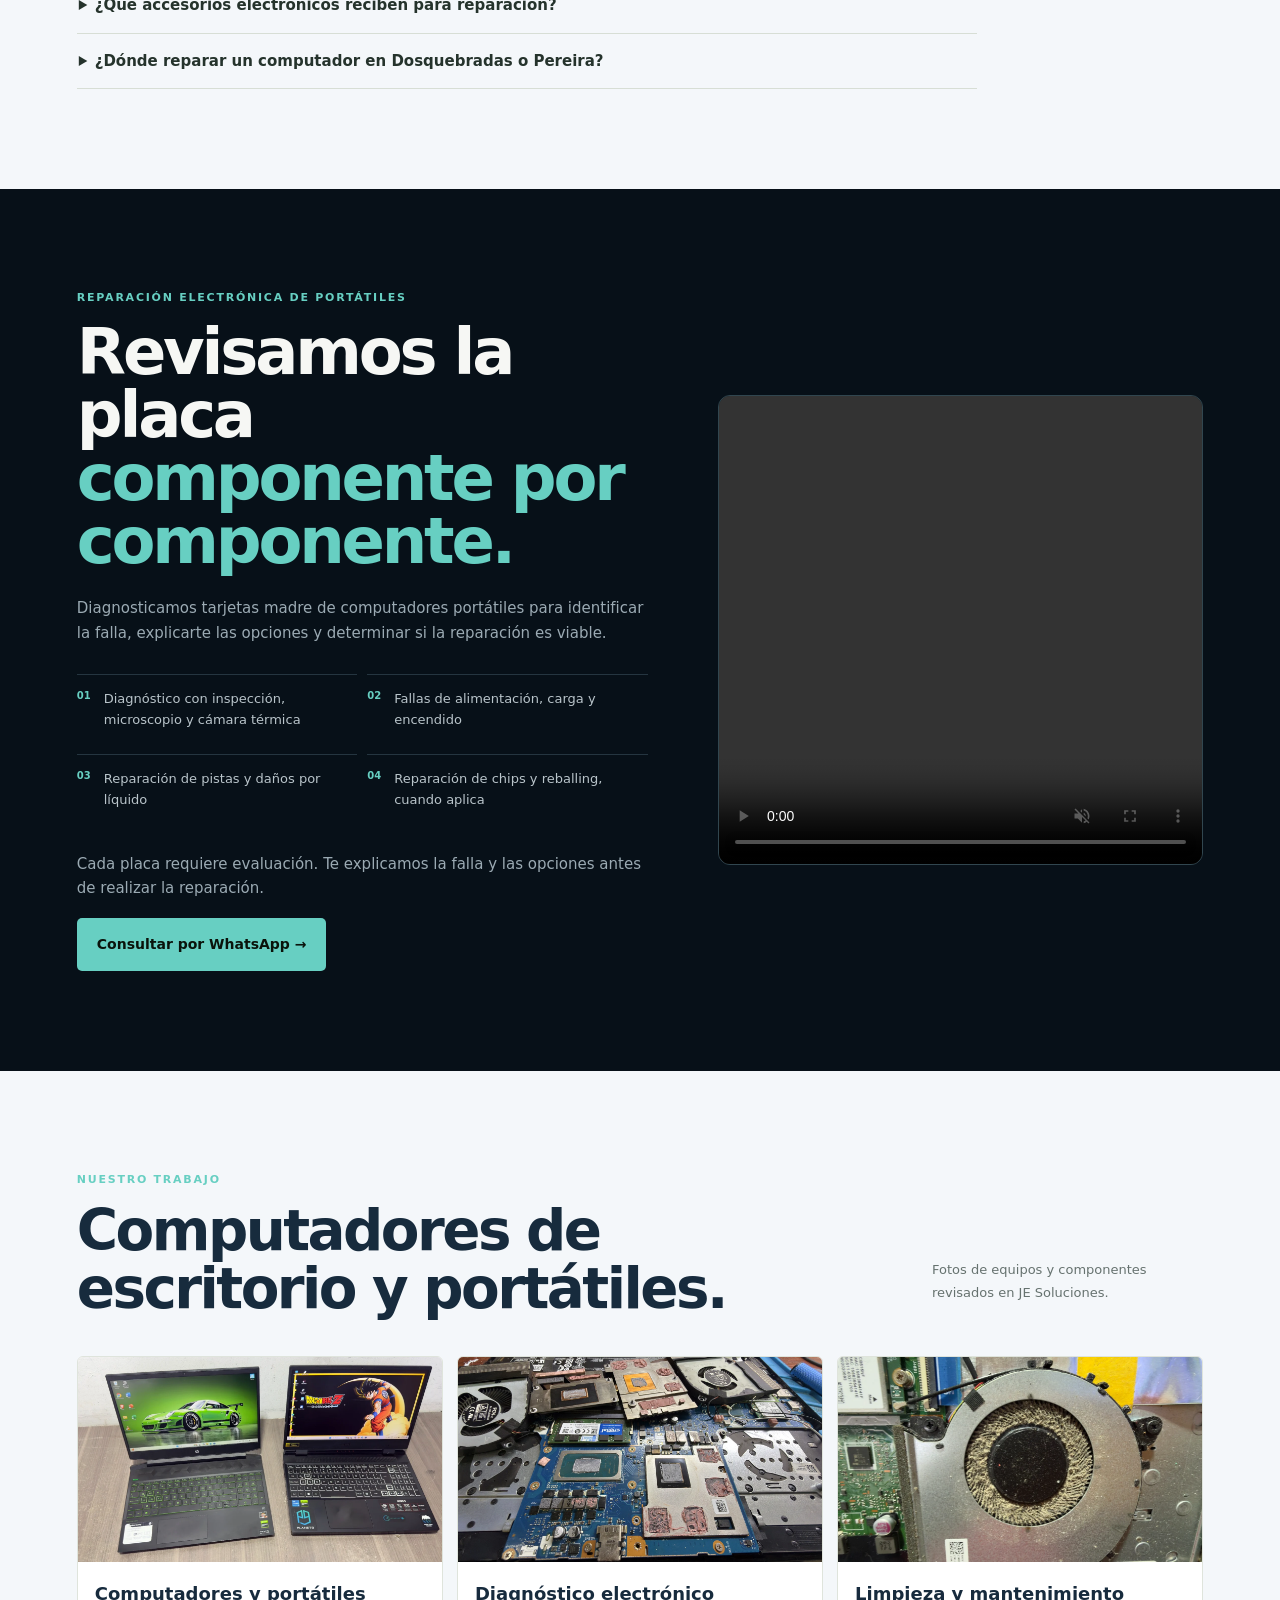
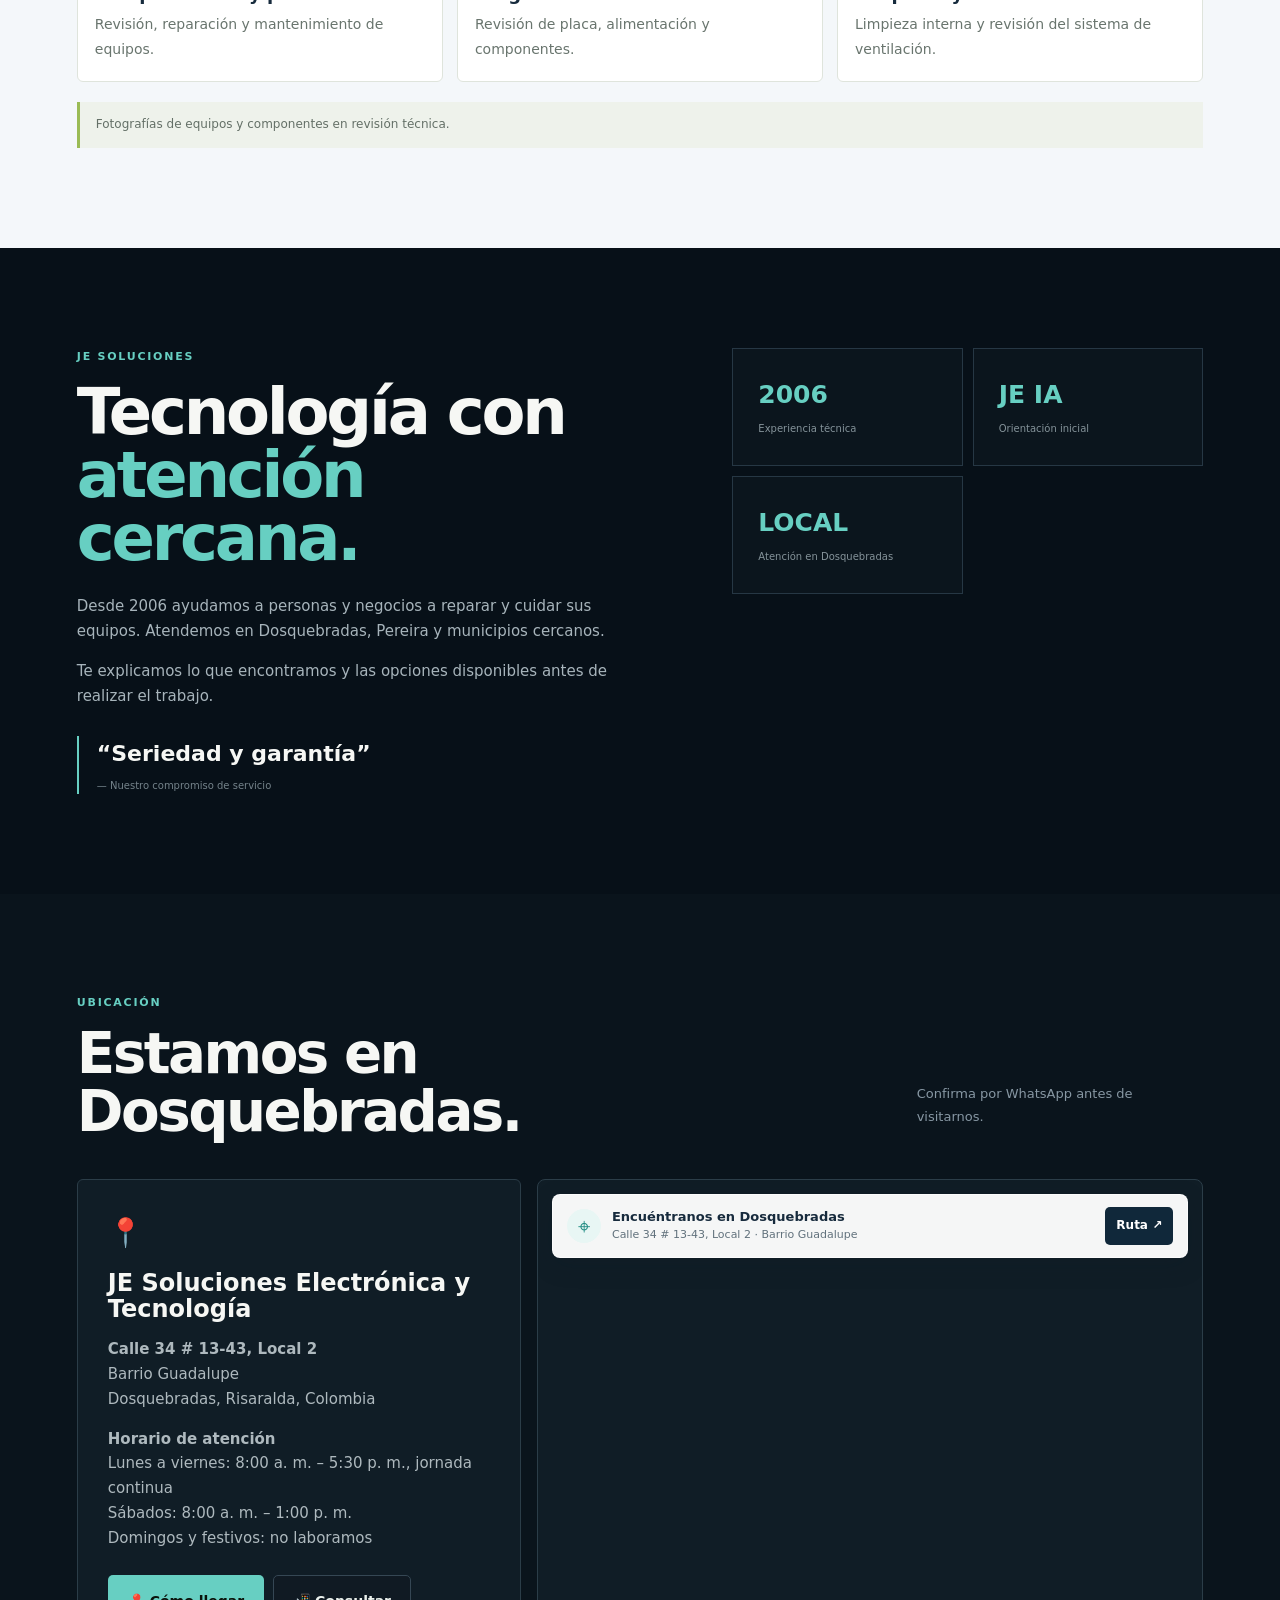
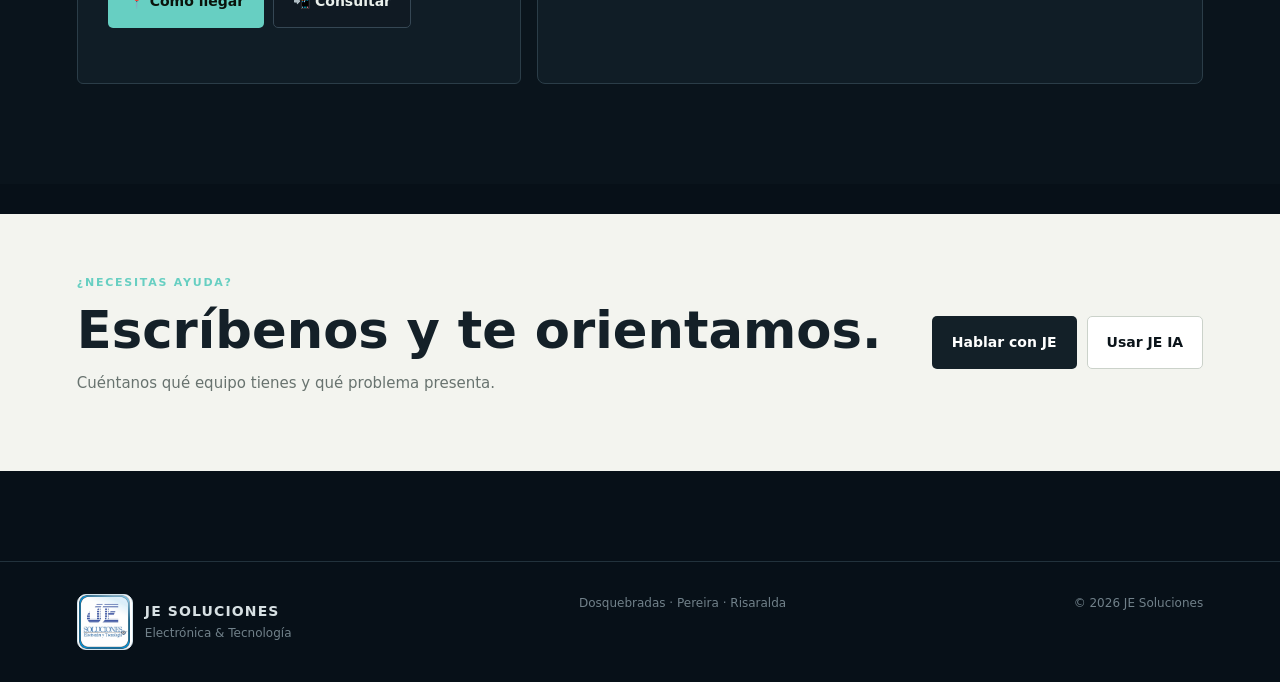
==== commit 5149b62f: "Add review proof and call action to homepage" ====
--- a/index.html
+++ b/index.html
@@ -63,8 +63,9 @@
     <div class="eyebrow">REPARACIÓN DE COMPUTADORES EN DOSQUEBRADAS Y PEREIRA</div>
     <h1>Reparación de computadores<br><em>y microelectrónica.</em></h1>
     <p class="lead">Reparamos computadores de escritorio y portátiles en Dosquebradas y Pereira. Diagnosticamos fallas de encendido, imagen, lentitud, temperatura, carga y otros daños; te explicamos las opciones antes de reparar. También vendemos equipos nuevos y usados, accesorios y repuestos.</p>
-    <div class="actions"><a class="btn primary" href="#je-ia">Cuéntanos qué le pasa</a><a class="btn secondary" data-wa="Hola JE Soluciones. Quiero consultar por la reparación de mi equipo." href="#">Hablar por WhatsApp</a></div>
+    <div class="actions"><a class="btn primary" href="#je-ia">Cuéntanos qué le pasa</a><a class="btn secondary" data-wa="Hola JE Soluciones. Quiero consultar por la reparación de mi equipo." href="#">Hablar por WhatsApp</a><a class="btn call" href="tel:+573183310300">Llamar ahora</a></div>
     <div class="trust-row"><span>✓ Atención directa</span><span>✓ Diagnóstico explicado</span><span>✓ Servicio local</span></div>
+    <a class="review-proof" href="https://www.google.com/maps?cid=6402858907012229930" target="_blank" rel="noopener" aria-label="Ver reseñas de JE Soluciones en Google"><span class="review-stars" aria-hidden="true">★★★★★</span><strong>4,8 de 5</strong><span>· 79 reseñas en Google</span><span class="review-link">Leer opiniones ↗</span></a>
   </div>
   <div class="hero-card">
     <div class="status">ORIENTACIÓN INICIAL</div><div class="orb"><strong>JE</strong><small>IA</small></div>
--- a/styles.css
+++ b/styles.css
@@ -214,3 +214,13 @@
 
 .board-visual>video{width:100%;height:100%;display:block;object-fit:cover;object-position:center}
 
+/* Acciones de contacto y confianza en reseñas de Google. */
+.btn.call{background:#13232d;color:#f6f7f4;border:1px solid #49606d;text-decoration:none;display:inline-flex;align-items:center}
+.btn.call:hover{border-color:#67cfc2;color:#67cfc2}
+.review-proof{display:flex;align-items:center;gap:8px;flex-wrap:wrap;width:max-content;max-width:100%;margin-top:20px;padding:11px 14px;border:1px solid #263744;border-radius:6px;background:#101c27;color:#c6d1d3;text-decoration:none;font-size:13px}
+.review-proof:hover{border-color:#67cfc2}
+.review-stars{color:#f6c85f;letter-spacing:2px;font-size:15px}
+.review-proof strong{color:#f6f7f4}
+.review-link{margin-left:5px;color:#67cfc2;font-weight:700}
+@media(max-width:600px){.hero .actions{align-items:stretch}.hero .actions .btn{justify-content:center}.review-proof{font-size:12px;gap:6px}.review-link{width:100%;margin-left:0}}
+
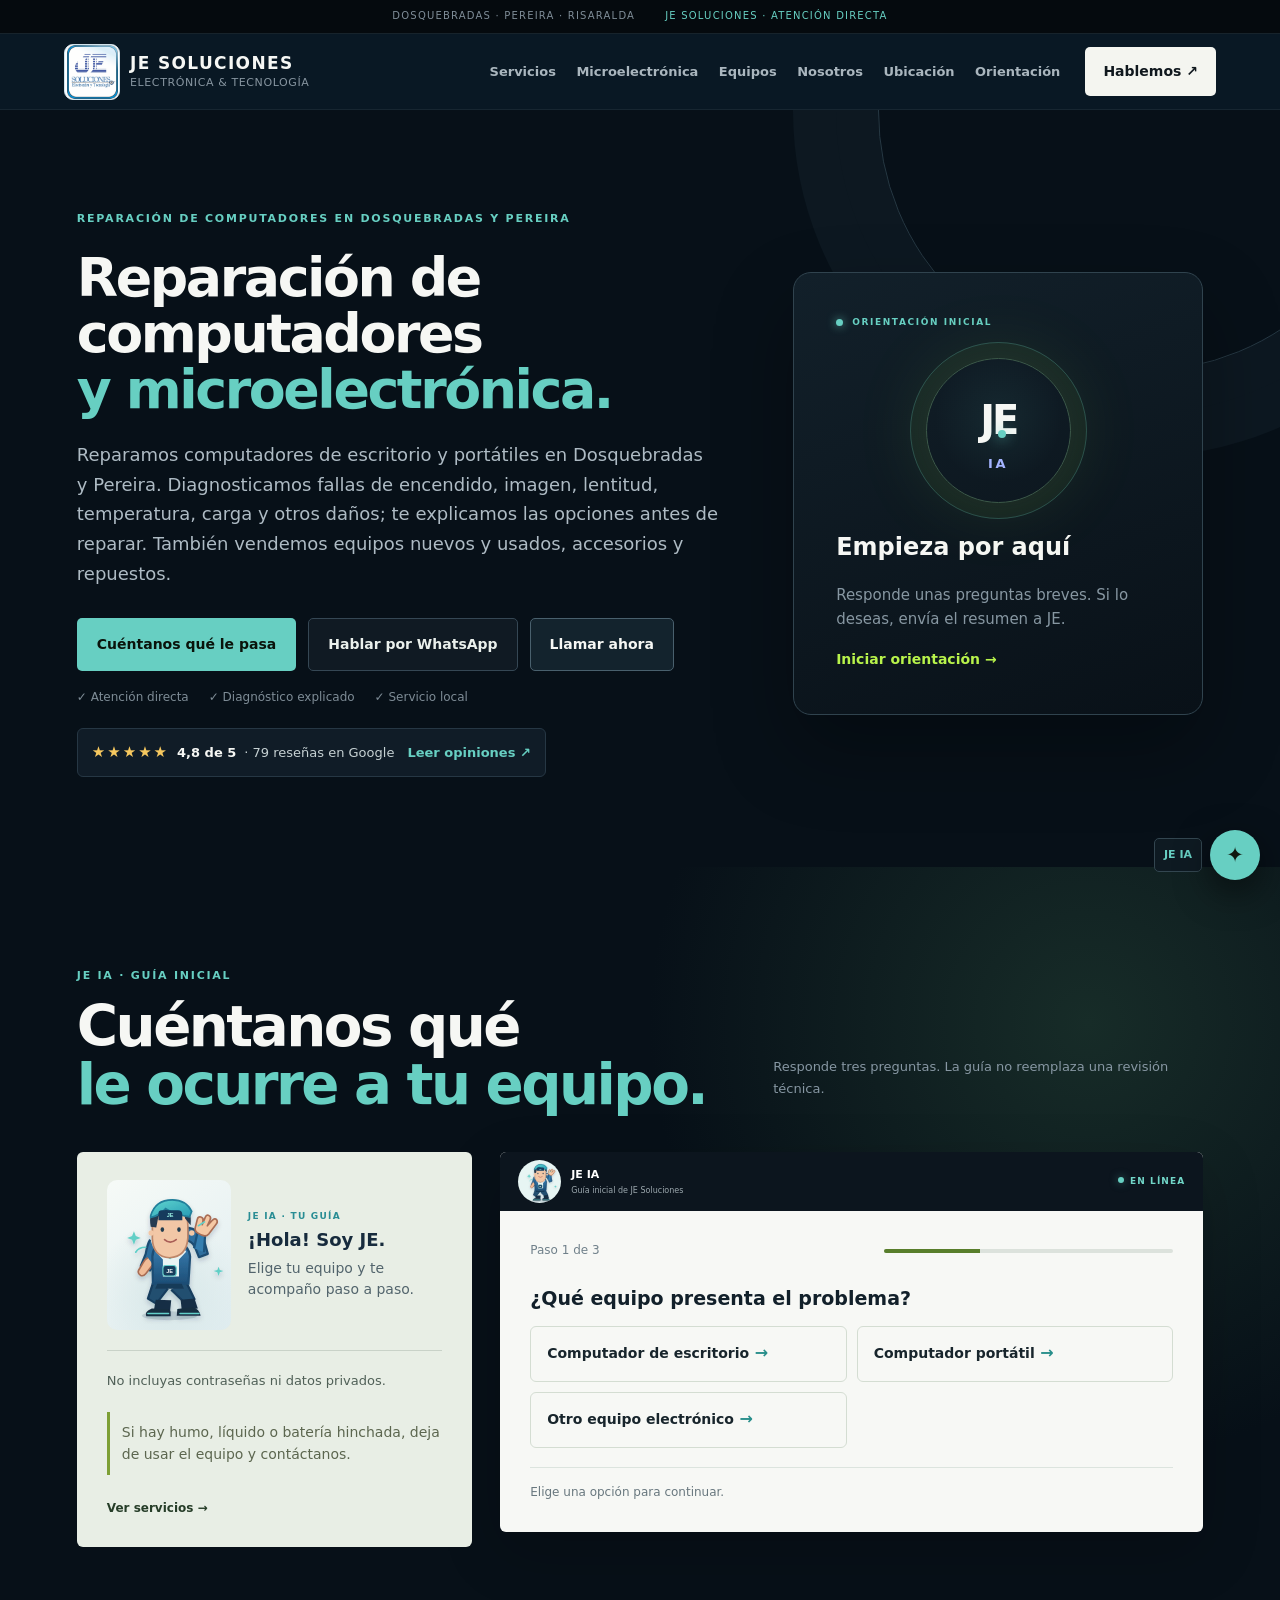
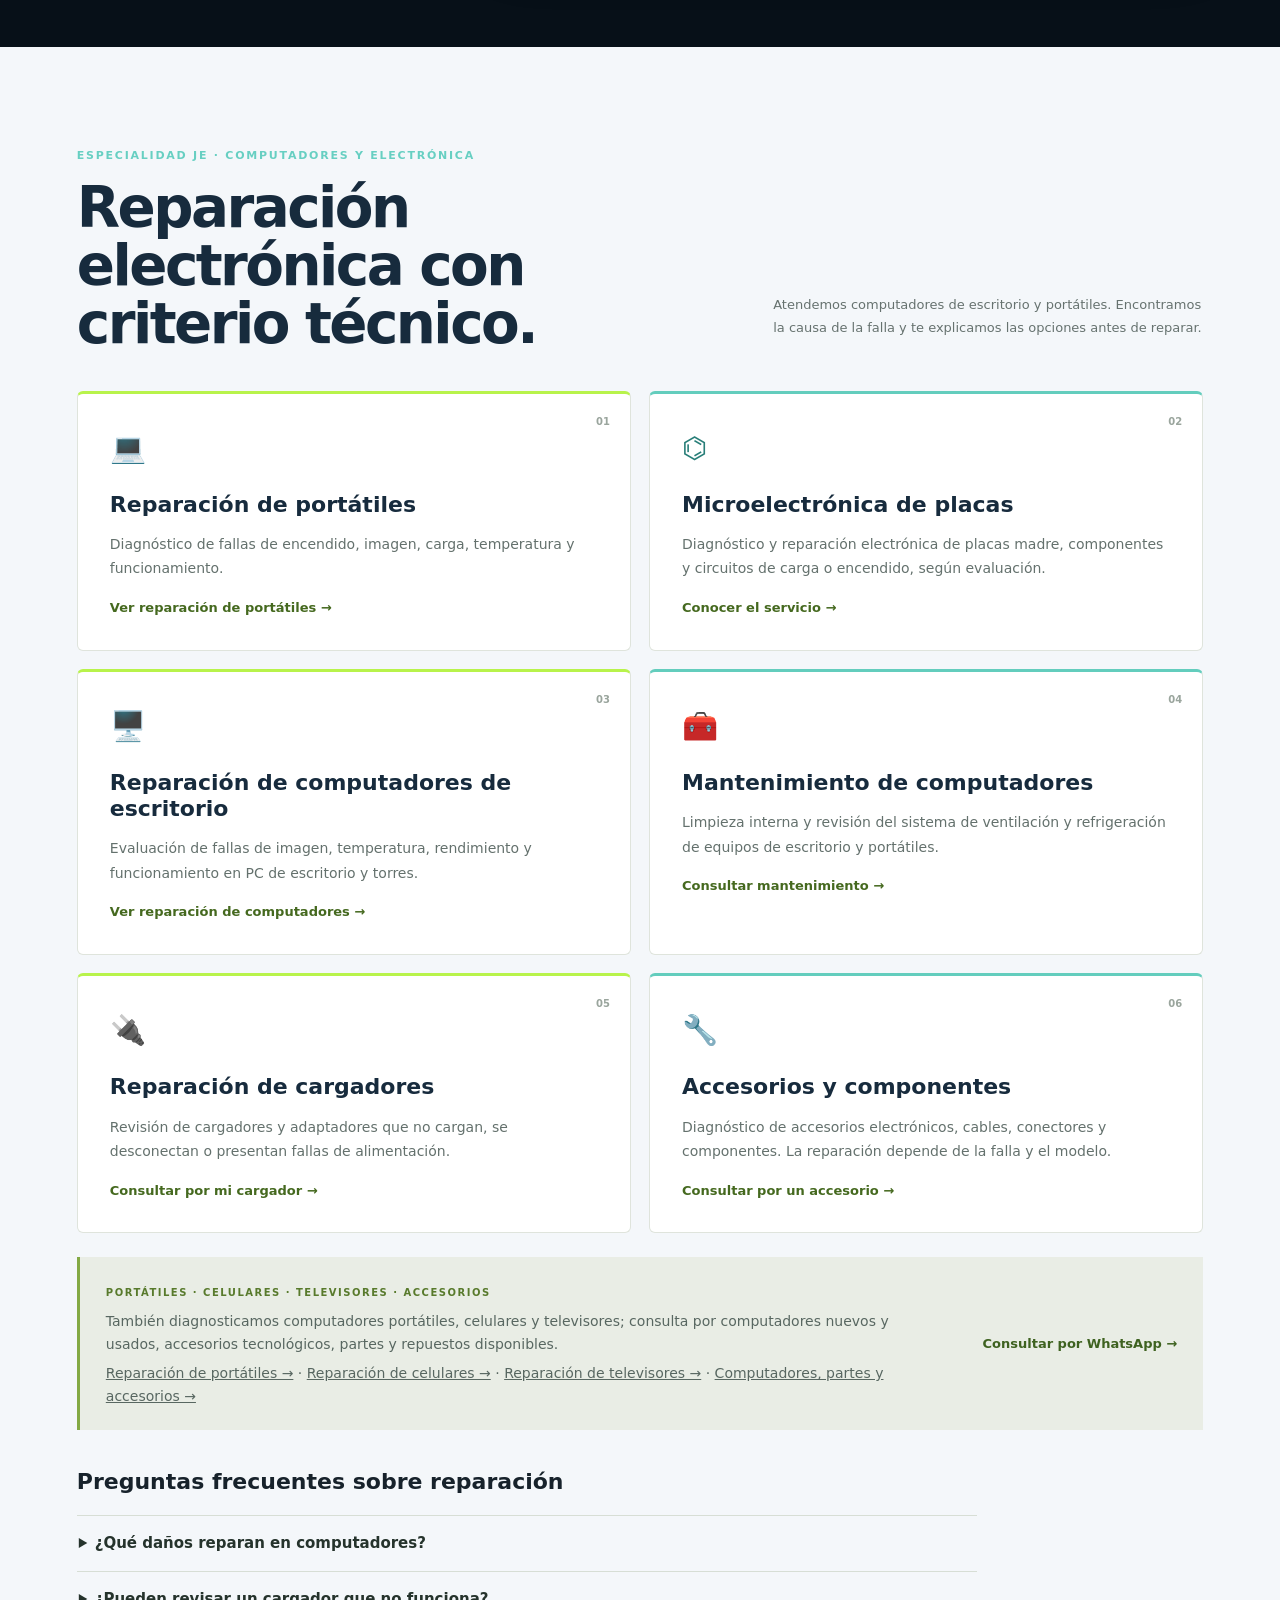
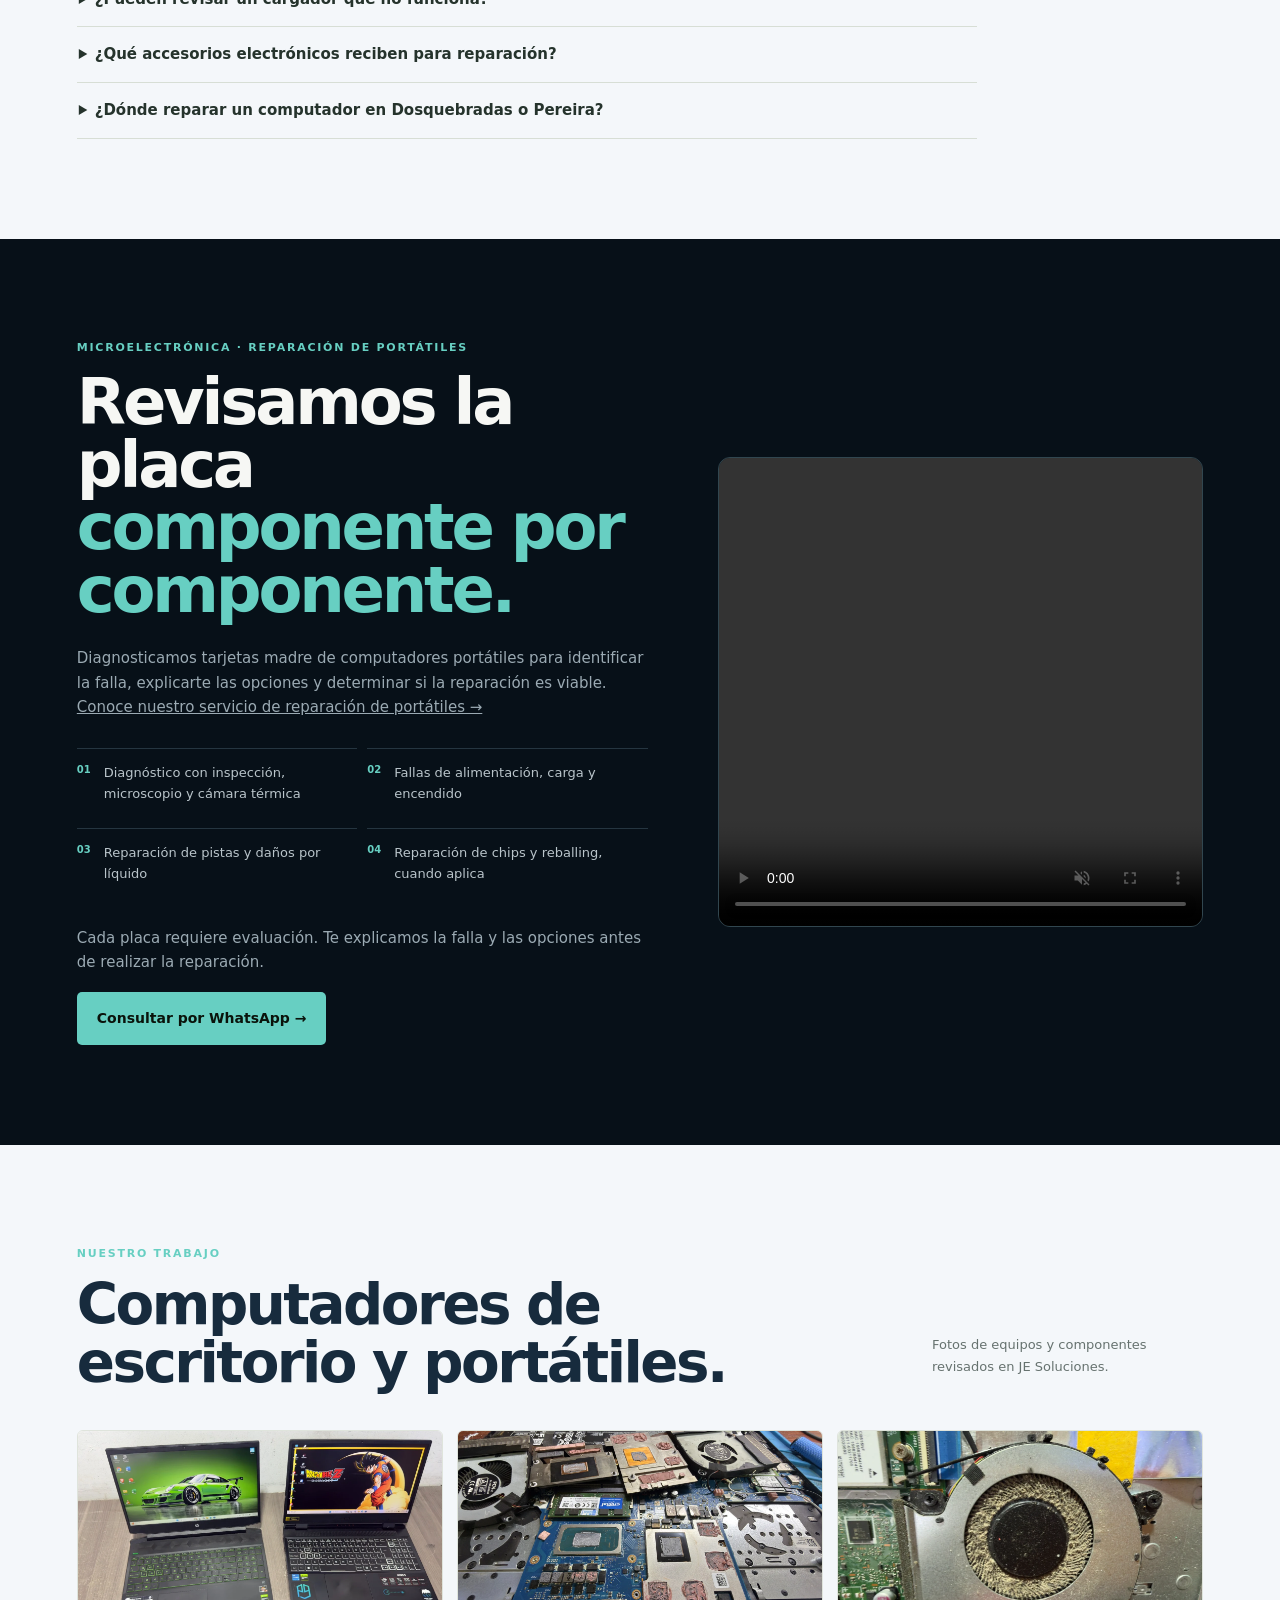
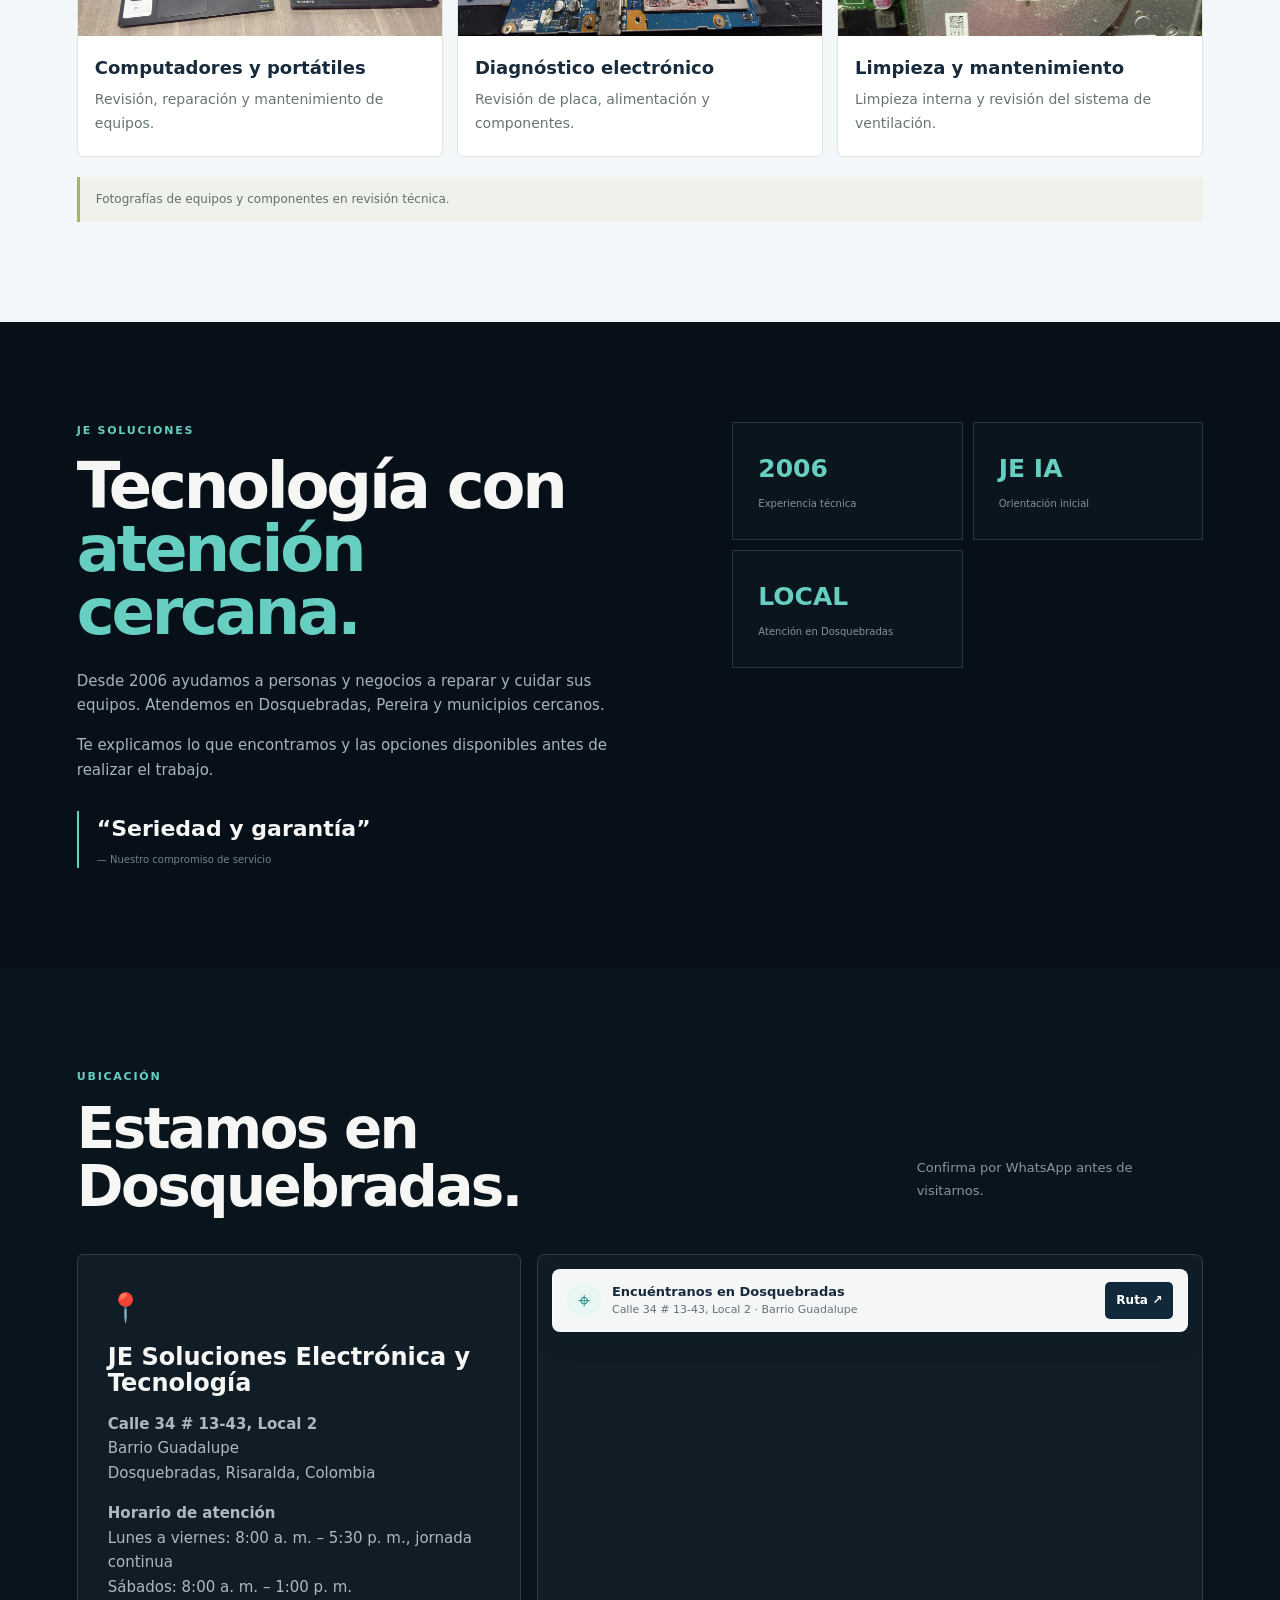
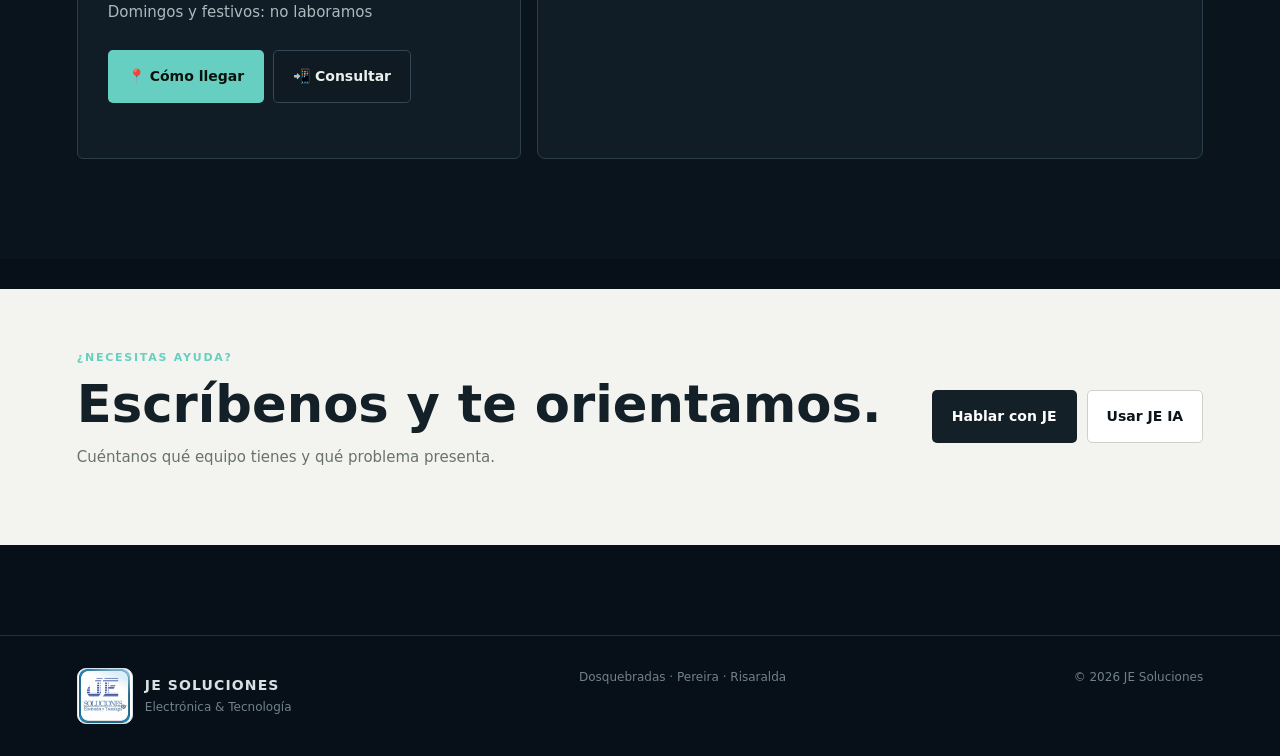
==== commit 0ac7bc2f: "Add local repair SEO landing pages" ====
--- a/index.html
+++ b/index.html
@@ -26,7 +26,7 @@
   "url":"https://jesolucionesdosquebradas.com/",
   "telephone":"+57 318 331 0300",
   "image":["https://jesolucionesdosquebradas.com/assets/logo.jpeg","https://jesolucionesdosquebradas.com/assets/placa-electronica-detalle.webp"],
-  "description":"Servicio técnico y reparación de computadores de escritorio y portátiles en Dosquebradas y Pereira. Venta de computadores nuevos y usados, accesorios y repuestos.",
+  "description":"JE Soluciones ofrece reparación de computadores de escritorio y portátiles, microelectrónica de placas, diagnóstico de celulares y televisores, computadores nuevos y usados, accesorios y repuestos en Dosquebradas, Risaralda.",
   "foundingDate":"2006",
   "areaServed":["Dosquebradas","Pereira","Santa Rosa de Cabal","Risaralda"],
   "address":{"@type":"PostalAddress","streetAddress":"Calle 34 # 13-43, Local 2, Barrio Guadalupe","addressLocality":"Dosquebradas","addressRegion":"Risaralda","addressCountry":"CO"},
@@ -34,7 +34,11 @@
     {"@type":"OpeningHoursSpecification","dayOfWeek":["Monday","Tuesday","Wednesday","Thursday","Friday"],"opens":"08:00","closes":"17:30"},
     {"@type":"OpeningHoursSpecification","dayOfWeek":"Saturday","opens":"08:00","closes":"13:00"}
   ],
-  "hasOfferCatalog":{"@type":"OfferCatalog","name":"Servicios y venta de computadores JE Soluciones","itemListElement":[{"@type":"Offer","itemOffered":{"@type":"Service","name":"Venta de computadores nuevos y usados","description":"Venta de computadores de escritorio y portátiles nuevos y usados en Dosquebradas y Pereira."}},
+  "hasOfferCatalog":{"@type":"OfferCatalog","name":"Reparaciones y tecnología JE Soluciones en Dosquebradas","itemListElement":[{"@type":"Offer","itemOffered":{"@type":"Service","name":"Reparación de computadores portátiles","description":"Diagnóstico y reparación de computadores portátiles en Dosquebradas según la falla y evaluación técnica."}},
+    {"@type":"Offer","itemOffered":{"@type":"Service","name":"Venta de computadores nuevos y usados","description":"Venta y consulta de disponibilidad de computadores nuevos y usados en Dosquebradas y Pereira."}},
+    {"@type":"Offer","itemOffered":{"@type":"Service","name":"Diagnóstico y reparación de celulares","description":"Consulta de diagnóstico y reparación de celulares en Dosquebradas según marca, modelo y evaluación del equipo."}},
+    {"@type":"Offer","itemOffered":{"@type":"Service","name":"Diagnóstico y reparación de televisores","description":"Consulta de diagnóstico y reparación de televisores en Dosquebradas según marca, modelo y evaluación del equipo."}},
+    {"@type":"Offer","itemOffered":{"@type":"Service","name":"Venta de accesorios tecnológicos y repuestos","description":"Consulta por accesorios tecnológicos y repuestos para equipos electrónicos; disponibilidad y compatibilidad dependen del modelo."}},
     {"@type":"Offer","itemOffered":{"@type":"Service","name":"Reparación de computadores y microelectrónica","description":"Diagnóstico de fallas de encendido, imagen, lentitud, temperatura y alimentación; microelectrónica y reparación de placas madre según evaluación técnica."}},
     {"@type":"Offer","itemOffered":{"@type":"Service","name":"Reparación de cargadores y adaptadores","description":"Revisión de cargadores, adaptadores y fallas de alimentación; la viabilidad depende del diagnóstico."}},
     {"@type":"Offer","itemOffered":{"@type":"Service","name":"Reparación de accesorios electrónicos","description":"Evaluación de accesorios, cables, conectores y componentes electrónicos según el equipo y la falla."}},
@@ -101,14 +105,14 @@
 <section id="servicios" class="section light-section">
   <div class="section-head dark-head"><div><div class="eyebrow">ESPECIALIDAD JE · COMPUTADORES Y ELECTRÓNICA</div><h2>Reparación electrónica con criterio técnico.</h2></div><p>Atendemos computadores de escritorio y portátiles. Encontramos la causa de la falla y te explicamos las opciones antes de reparar.</p></div>
   <div class="service-grid">
-    <article><span>01</span><div class="service-icon"><img src="assets/microchip.svg" alt="" width="60" height="50" loading="lazy"></div><h3>Placas de computadores portátiles</h3><p>Diagnóstico electrónico de tarjeta madre, alimentación y circuitos.</p><a href="#microelectronica">Ver reparación electrónica →</a></article>
+    <article><span>01</span><div class="service-icon">💻</div><h3>Reparación de portátiles</h3><p>Diagnóstico de fallas de encendido, imagen, carga, temperatura y funcionamiento.</p><a href="reparacion-portatiles/">Ver reparación de portátiles →</a></article>
     <article><span>02</span><div class="service-icon">⌬</div><h3>Microelectrónica de placas</h3><p>Diagnóstico y reparación electrónica de placas madre, componentes y circuitos de carga o encendido, según evaluación.</p><a href="microelectronica/">Conocer el servicio →</a></article>
-    <article><span>03</span><div class="service-icon">💻</div><h3>Reparación de computadores</h3><p>Evaluación de fallas de imagen, temperatura, rendimiento y funcionamiento en equipos de escritorio y portátiles.</p><a href="reparacion-computadores/">Ver reparación de computadores →</a></article>
+    <article><span>03</span><div class="service-icon">🖥️</div><h3>Reparación de computadores de escritorio</h3><p>Evaluación de fallas de imagen, temperatura, rendimiento y funcionamiento en PC de escritorio y torres.</p><a href="reparacion-computadores/">Ver reparación de computadores →</a></article>
     <article><span>04</span><div class="service-icon">🧰</div><h3>Mantenimiento de computadores</h3><p>Limpieza interna y revisión del sistema de ventilación y refrigeración de equipos de escritorio y portátiles.</p><a data-wa="Hola JE Soluciones. Quiero consultar por mantenimiento técnico para mi computador." href="#">Consultar mantenimiento →</a></article>
     <article><span>05</span><div class="service-icon">🔌</div><h3>Reparación de cargadores</h3><p>Revisión de cargadores y adaptadores que no cargan, se desconectan o presentan fallas de alimentación.</p><a data-wa="Hola JE Soluciones. Quiero consultar por la reparación de un cargador o adaptador. Marca y modelo: " href="#">Consultar por mi cargador →</a></article>
     <article><span>06</span><div class="service-icon">🔧</div><h3>Accesorios y componentes</h3><p>Diagnóstico de accesorios electrónicos, cables, conectores y componentes. La reparación depende de la falla y el modelo.</p><a data-wa="Hola JE Soluciones. Quiero consultar por la reparación de un accesorio electrónico. Accesorio y modelo: " href="#">Consultar por un accesorio →</a></article>
   </div>
-  <div class="secondary-services"><div><span class="secondary-kicker">CELULARES · TELEVISORES · PARTES Y ACCESORIOS</span><p>Consulta por diagnóstico y reparación de celulares y televisores, además de computadores nuevos y usados, torres, tarjetas gráficas, componentes y repuestos. La disponibilidad depende de cada modelo.</p><p><a href="revision-celulares-televisores/">Reparación de celulares y televisores →</a> · <a href="computadores-accesorios-repuestos/">Computadores, partes y accesorios →</a></p></div><a data-wa="Hola JE Soluciones. Quiero consultar por reparación, computador, repuesto o accesorio. Equipo y modelo: " href="#">Consultar por WhatsApp →</a></div>
+  <div class="secondary-services"><div><span class="secondary-kicker">PORTÁTILES · CELULARES · TELEVISORES · ACCESORIOS</span><p>También diagnosticamos computadores portátiles, celulares y televisores; consulta por computadores nuevos y usados, accesorios tecnológicos, partes y repuestos disponibles.</p><p><a href="reparacion-portatiles/">Reparación de portátiles →</a> · <a href="reparacion-celulares/">Reparación de celulares →</a> · <a href="reparacion-televisores/">Reparación de televisores →</a> · <a href="computadores-accesorios-repuestos/">Computadores, partes y accesorios →</a></p></div><a data-wa="Hola JE Soluciones. Quiero consultar por reparación, computador, repuesto o accesorio. Equipo y modelo: " href="#">Consultar por WhatsApp →</a></div>
   <div class="faq-block"><h3>Preguntas frecuentes sobre reparación</h3>
     <details><summary>¿Qué daños reparan en computadores?</summary><p>Revisamos computadores de escritorio y portátiles que no encienden, no dan imagen, están lentos, se recalientan o tienen fallas de carga, alimentación u otros problemas. Primero diagnosticamos la causa y luego te explicamos las opciones; la viabilidad depende del daño y del equipo.</p></details>
     <details><summary>¿Pueden revisar un cargador que no funciona?</summary><p>Evaluamos cargadores y adaptadores que no cargan, se desconectan o presentan fallas. Comparte la marca y el modelo para orientarte; no todos los cargadores pueden repararse.</p></details>
@@ -118,7 +122,7 @@
 </section>
 
 <section id="microelectronica" class="section micro-section">
-  <div class="micro-copy"><div class="eyebrow">REPARACIÓN ELECTRÓNICA DE PORTÁTILES</div><h2>Revisamos la placa<br><em>componente por componente.</em></h2><p>Diagnosticamos tarjetas madre de computadores portátiles para identificar la falla, explicarte las opciones y determinar si la reparación es viable.</p><div class="micro-points"><div><b>01</b><span>Diagnóstico con inspección, microscopio y cámara térmica</span></div><div><b>02</b><span>Fallas de alimentación, carga y encendido</span></div><div><b>03</b><span>Reparación de pistas y daños por líquido</span></div><div><b>04</b><span>Reparación de chips y reballing, cuando aplica</span></div></div><p class="repair-note">Cada placa requiere evaluación. Te explicamos la falla y las opciones antes de realizar la reparación.</p><a class="btn primary" data-wa="Hola JE Soluciones. Quiero consultar por una reparación electrónica de computador portátil." href="#">Consultar por WhatsApp →</a></div>
+  <div class="micro-copy"><div class="eyebrow">MICROELECTRÓNICA · REPARACIÓN DE PORTÁTILES</div><h2>Revisamos la placa<br><em>componente por componente.</em></h2><p>Diagnosticamos tarjetas madre de computadores portátiles para identificar la falla, explicarte las opciones y determinar si la reparación es viable. <a href="reparacion-portatiles/">Conoce nuestro servicio de reparación de portátiles →</a></p><div class="micro-points"><div><b>01</b><span>Diagnóstico con inspección, microscopio y cámara térmica</span></div><div><b>02</b><span>Fallas de alimentación, carga y encendido</span></div><div><b>03</b><span>Reparación de pistas y daños por líquido</span></div><div><b>04</b><span>Reparación de chips y reballing, cuando aplica</span></div></div><p class="repair-note">Cada placa requiere evaluación. Te explicamos la falla y las opciones antes de realizar la reparación.</p><a class="btn primary" data-wa="Hola JE Soluciones. Quiero consultar por una reparación electrónica de computador portátil." href="#">Consultar por WhatsApp →</a></div>
   <div class="board-visual"><video src="assets/reparacion-placa.mp4?v=2" aria-label="Video de reparación electrónica de una placa de computador portátil" controls autoplay muted loop playsinline preload="metadata"></video></div>
 </section>
 
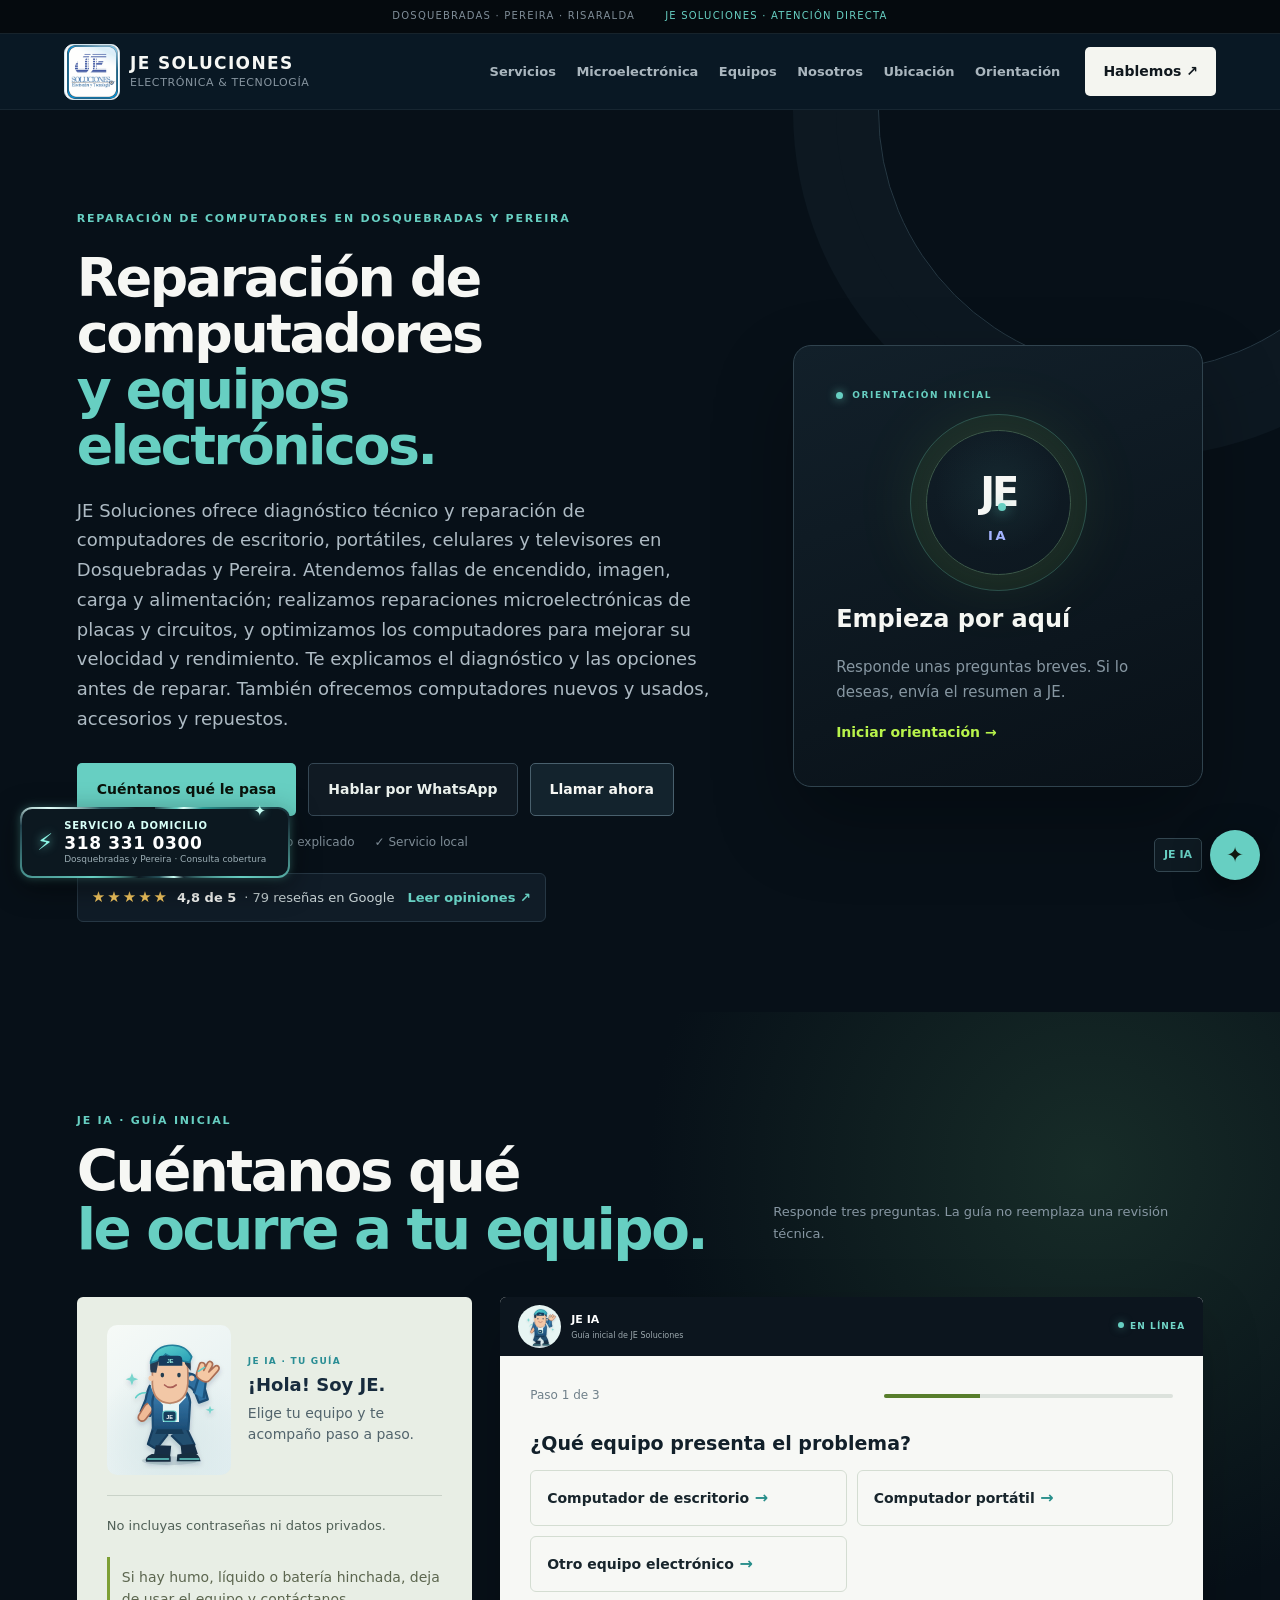
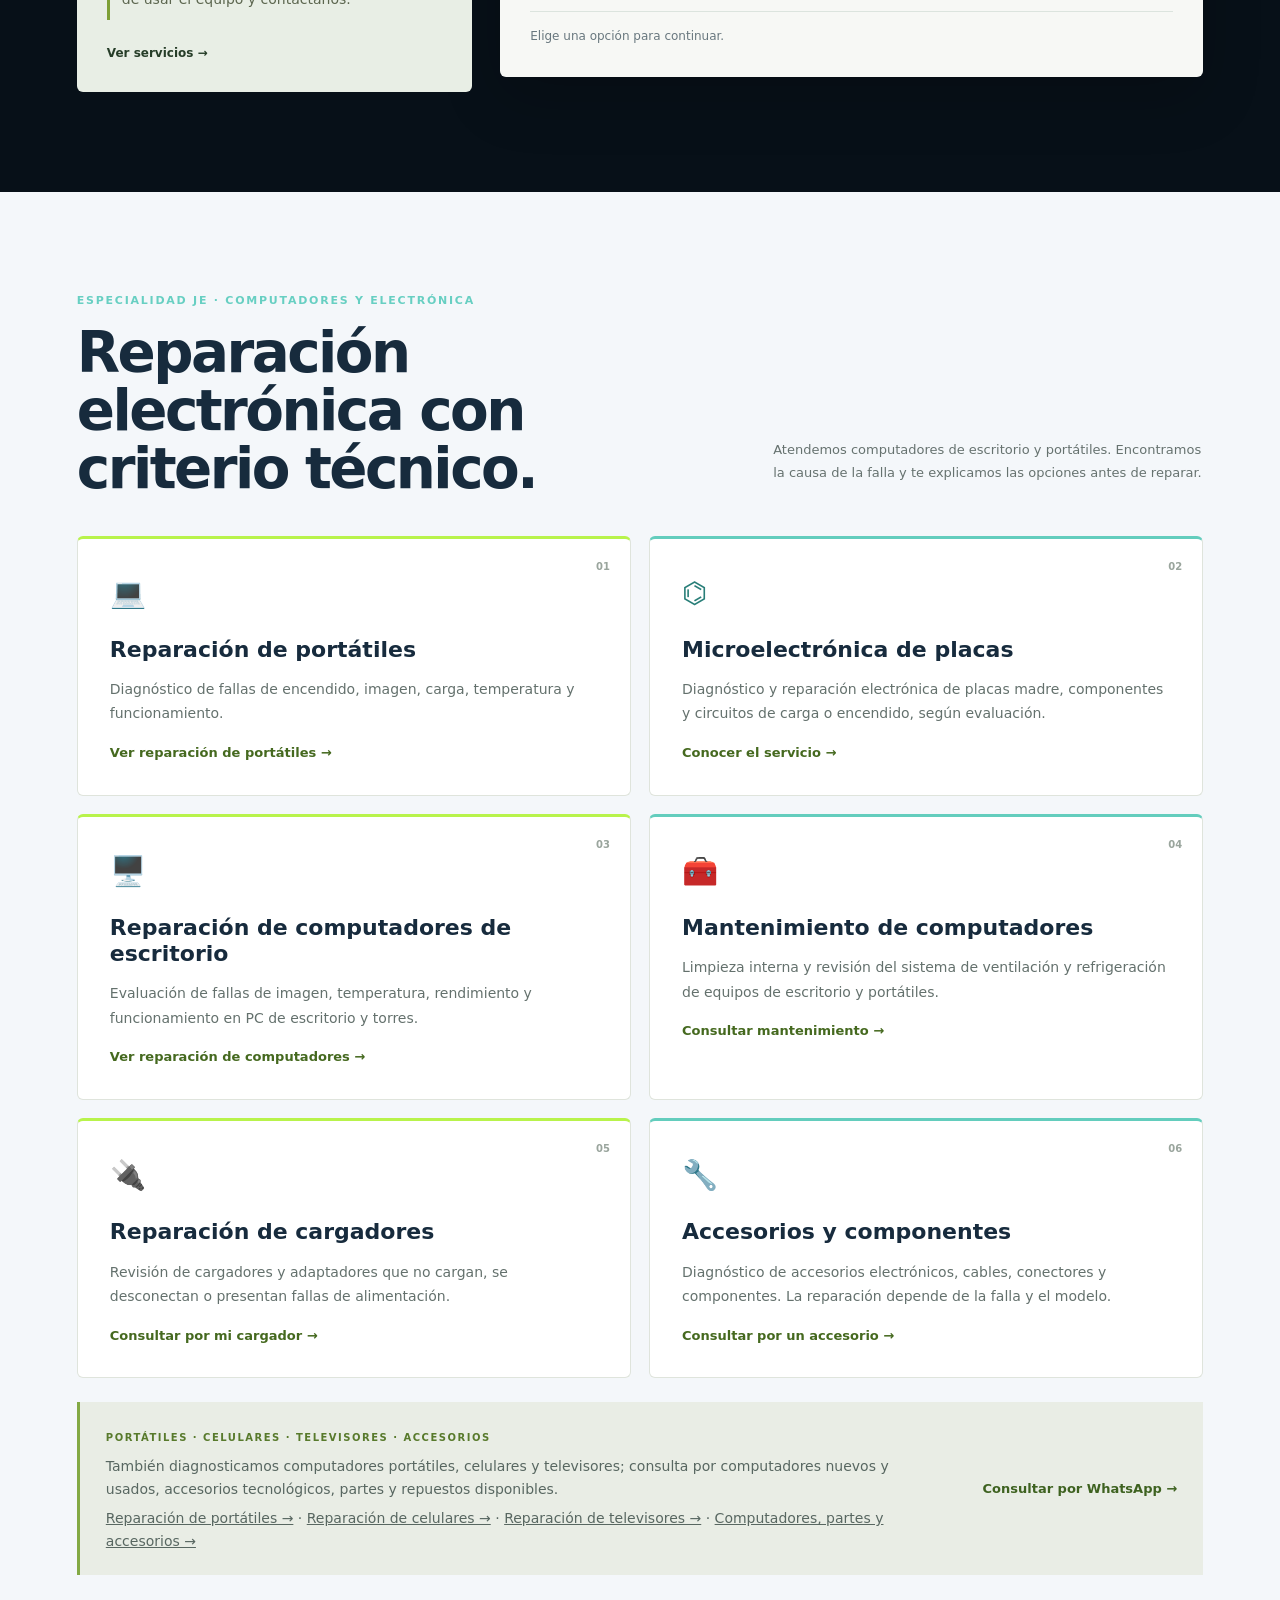
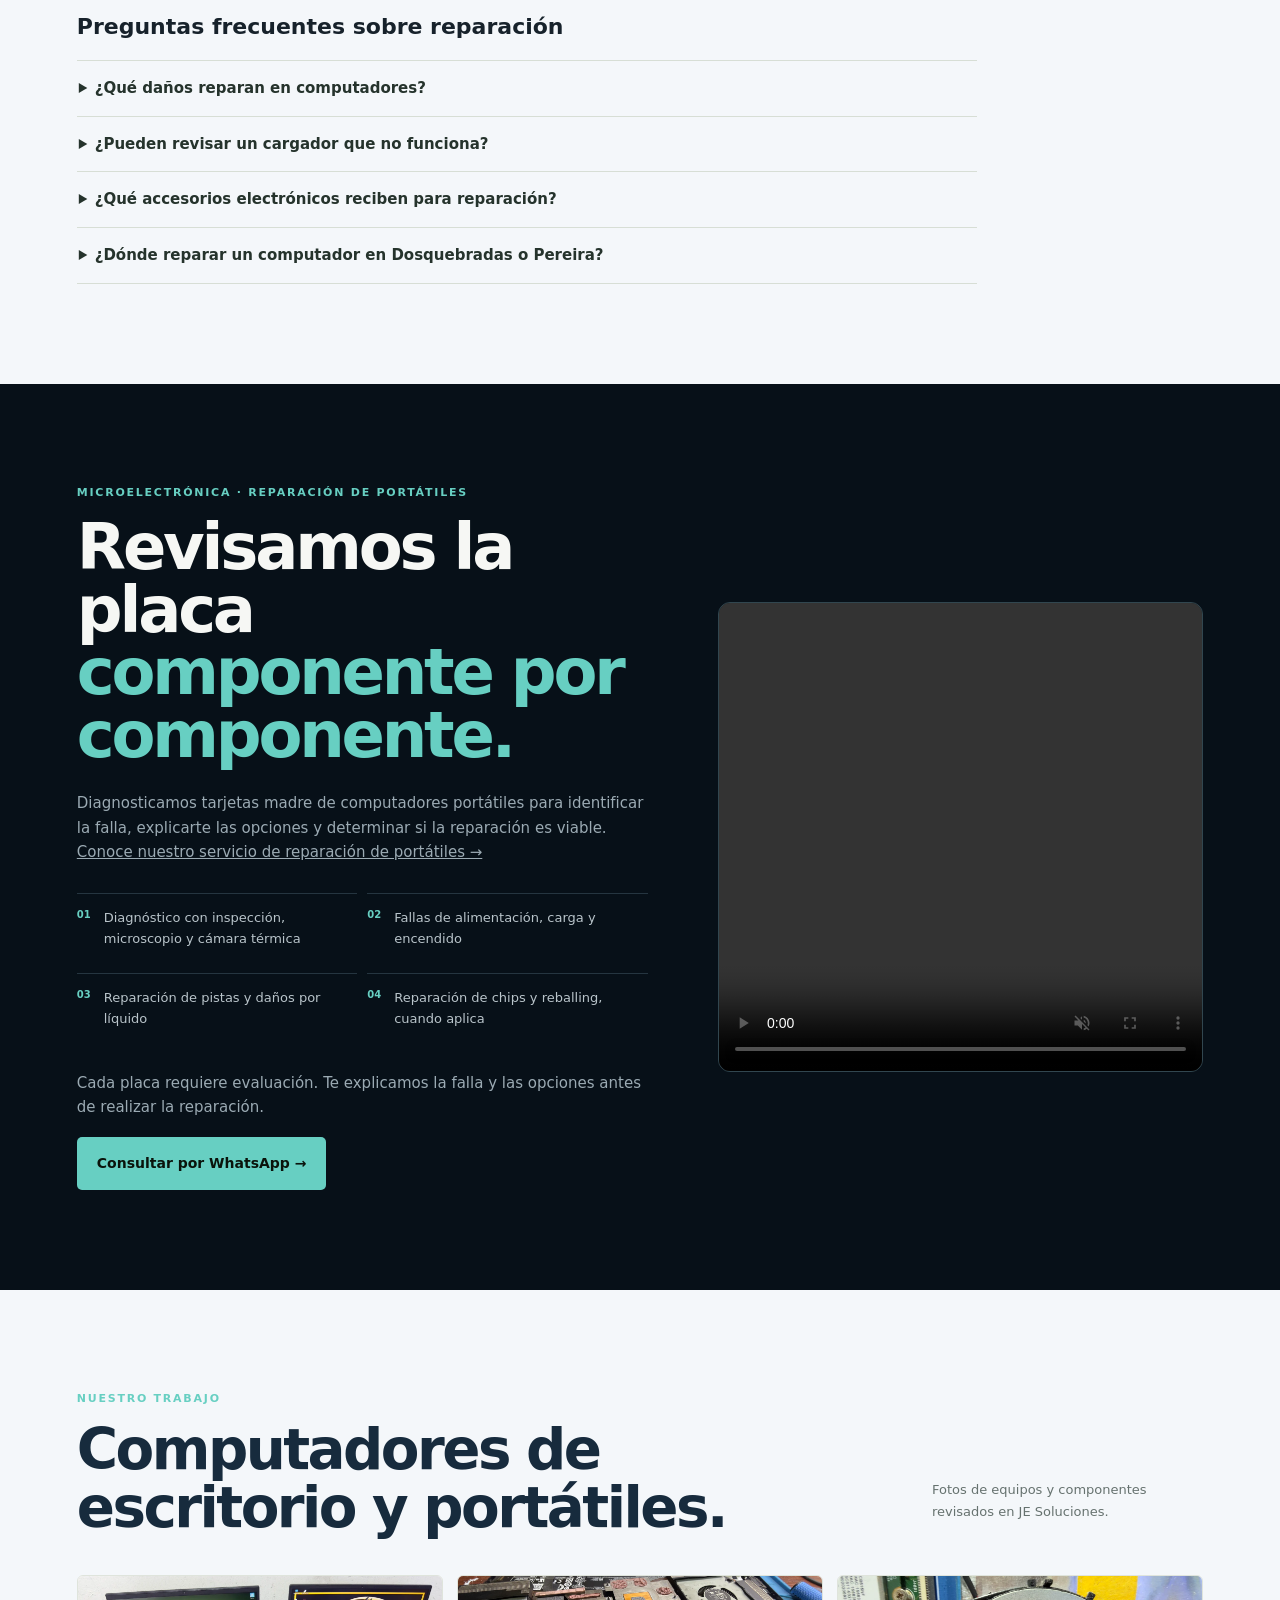
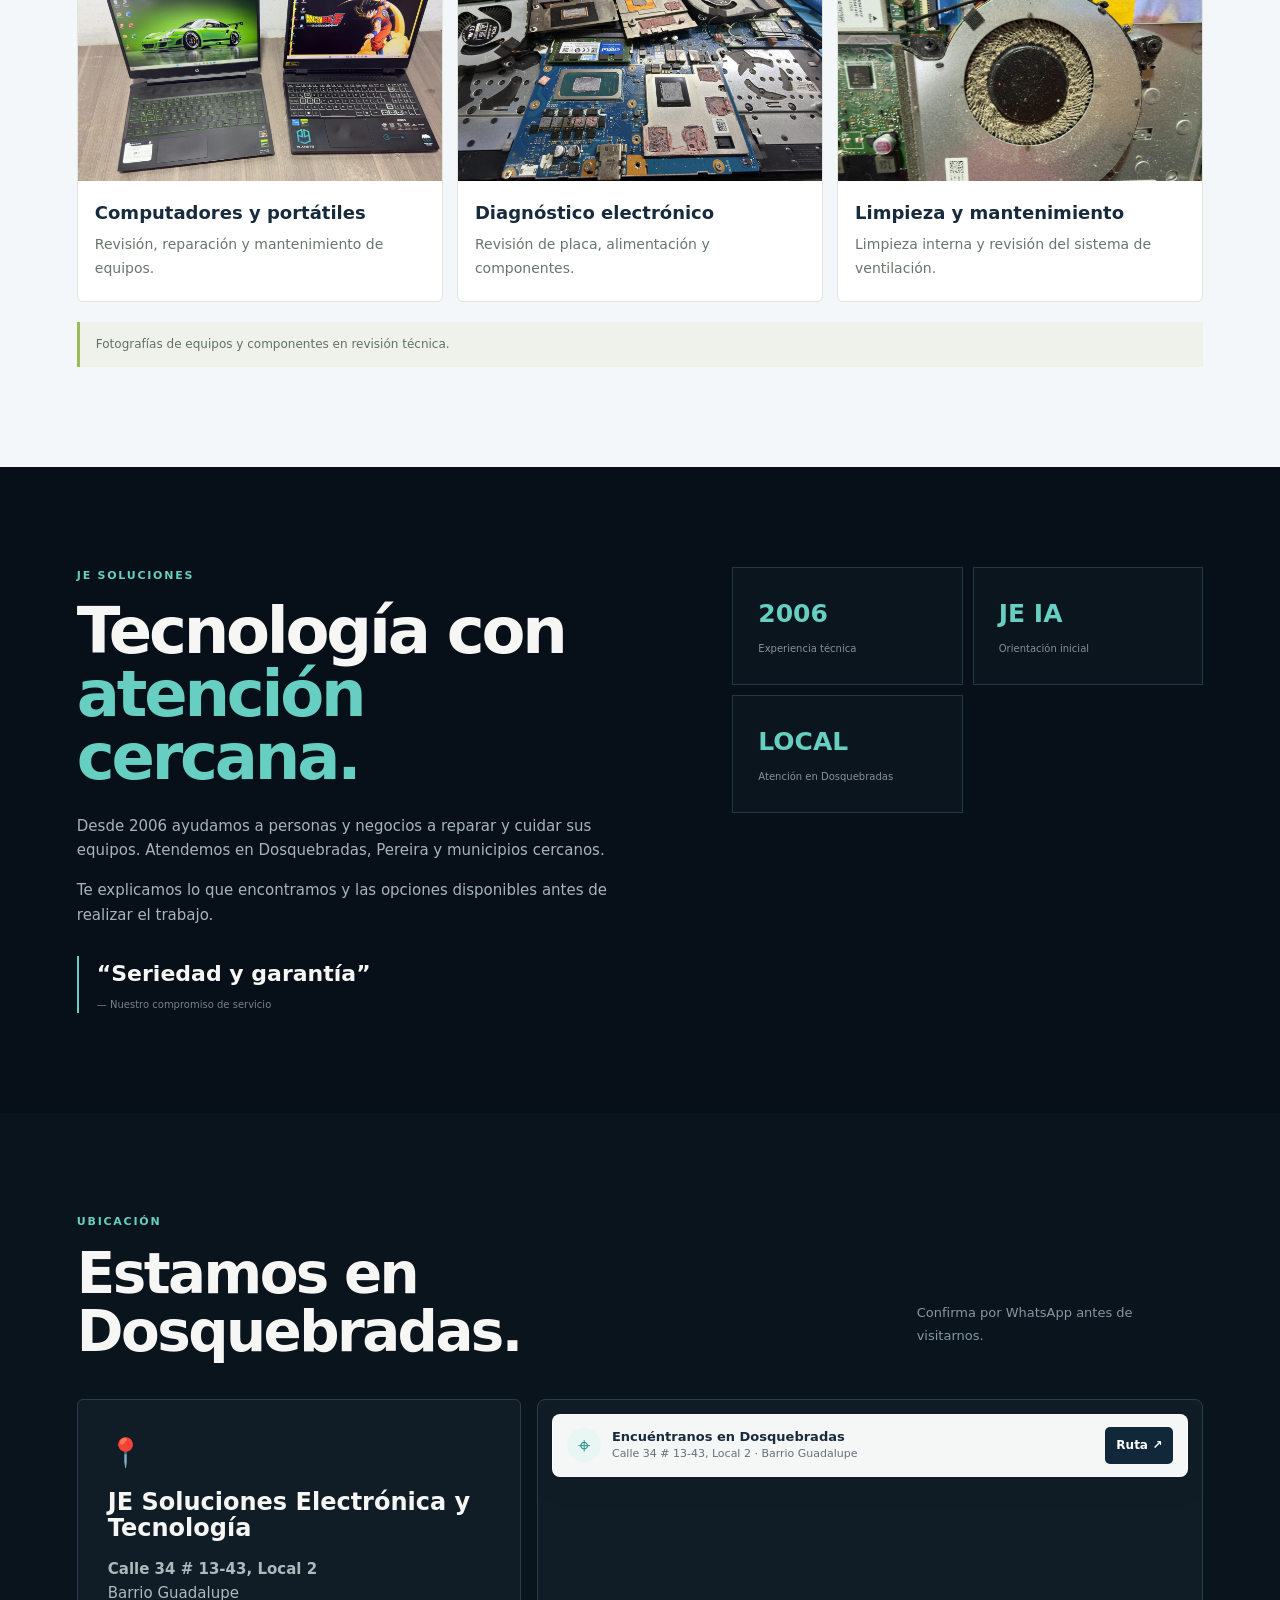
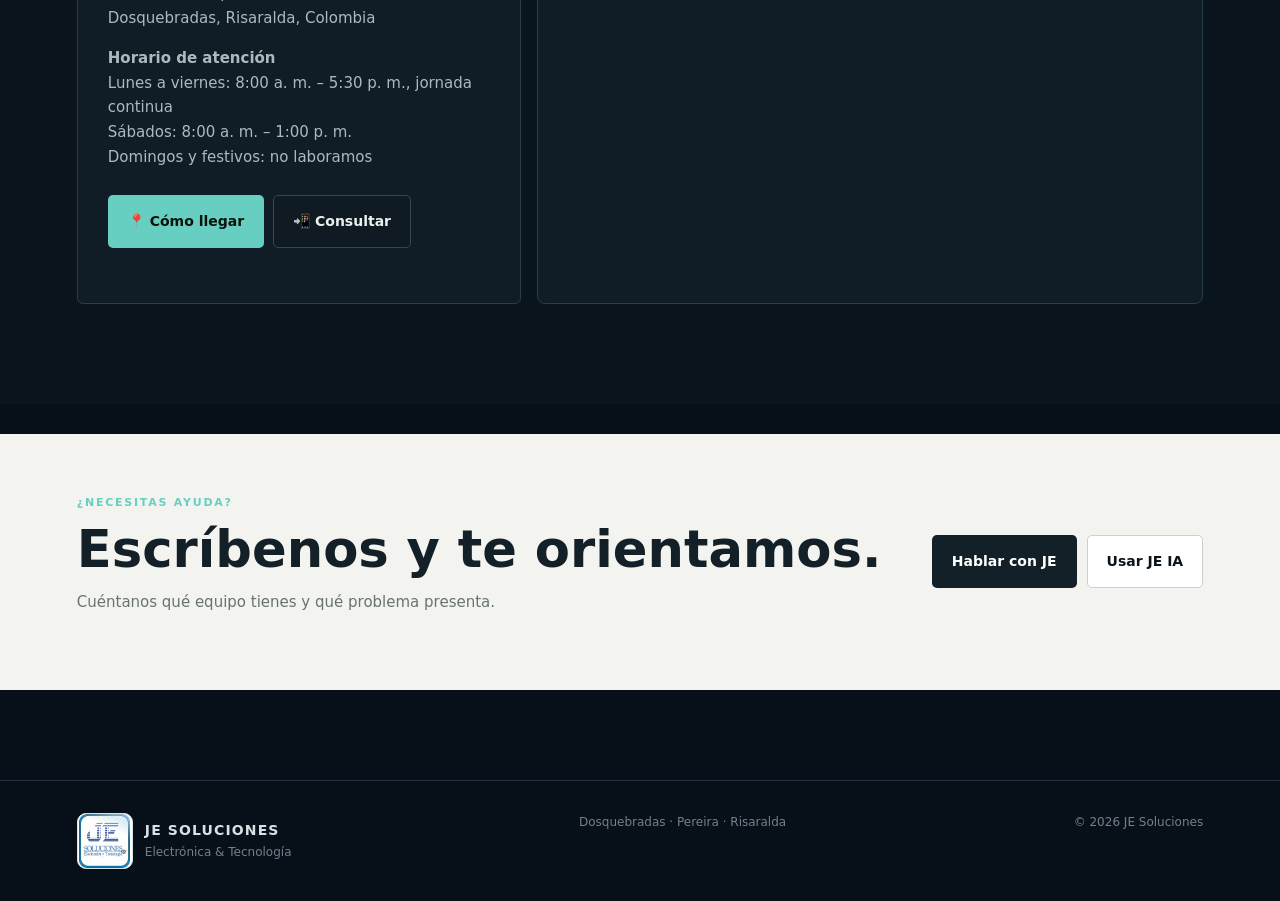
==== commit 6dd9ff6e: "Update homepage repair copy and service badge" ====
--- a/index.html
+++ b/index.html
@@ -3,14 +3,14 @@
 <head>
 <meta charset="utf-8">
 <meta name="viewport" content="width=device-width,initial-scale=1">
-<title>Reparación de computadores en Dosquebradas | JE Soluciones</title>
-<meta name="description" content="Servicio técnico y reparación de computadores de escritorio y portátiles en Dosquebradas y Pereira. Microelectrónica de placas y diagnóstico de fallas.">
+<title>Reparación de computadores y equipos electrónicos en Dosquebradas | JE Soluciones</title>
+<meta name="description" content="Reparación de computadores de escritorio y portátiles en Dosquebradas y Pereira; microelectrónica de placas, optimización, celulares y televisores.">
 <meta name="robots" content="index,follow">
 <meta name="theme-color" content="#0a1926">
 <link rel="canonical" href="https://jesolucionesdosquebradas.com/">
 <meta property="og:type" content="website">
-<meta property="og:title" content="Reparación de computadores en Dosquebradas | JE Soluciones">
-<meta property="og:description" content="Servicio técnico y reparación de computadores de escritorio y portátiles en Dosquebradas y Pereira. Microelectrónica de placas y diagnóstico de fallas.">
+<meta property="og:title" content="Reparación de computadores y equipos electrónicos en Dosquebradas | JE Soluciones">
+<meta property="og:description" content="Reparación de computadores en Dosquebradas y Pereira; microelectrónica, optimización, diagnóstico y reparación de celulares y televisores.">
 <meta property="og:url" content="https://jesolucionesdosquebradas.com/">
 <meta property="og:image" content="https://jesolucionesdosquebradas.com/assets/placa-electronica-detalle.webp">
 <meta property="og:image:alt" content="Placa electrónica de computador portátil en revisión técnica en JE Soluciones">
@@ -65,8 +65,8 @@
 <section class="hero">
   <div class="hero-copy">
     <div class="eyebrow">REPARACIÓN DE COMPUTADORES EN DOSQUEBRADAS Y PEREIRA</div>
-    <h1>Reparación de computadores<br><em>y microelectrónica.</em></h1>
-    <p class="lead">Reparamos computadores de escritorio y portátiles en Dosquebradas y Pereira. Diagnosticamos fallas de encendido, imagen, lentitud, temperatura, carga y otros daños; te explicamos las opciones antes de reparar. También vendemos equipos nuevos y usados, accesorios y repuestos.</p>
+    <h1>Reparación de computadores<br><em>y equipos electrónicos.</em></h1>
+    <p class="lead">JE Soluciones ofrece diagnóstico técnico y reparación de computadores de escritorio, portátiles, celulares y televisores en Dosquebradas y Pereira. Atendemos fallas de encendido, imagen, carga y alimentación; realizamos reparaciones microelectrónicas de placas y circuitos, y optimizamos los computadores para mejorar su velocidad y rendimiento. Te explicamos el diagnóstico y las opciones antes de reparar. También ofrecemos computadores nuevos y usados, accesorios y repuestos.</p>
     <div class="actions"><a class="btn primary" href="#je-ia">Cuéntanos qué le pasa</a><a class="btn secondary" data-wa="Hola JE Soluciones. Quiero consultar por la reparación de mi equipo." href="#">Hablar por WhatsApp</a><a class="btn call" href="tel:+573183310300">Llamar ahora</a></div>
     <div class="trust-row"><span>✓ Atención directa</span><span>✓ Diagnóstico explicado</span><span>✓ Servicio local</span></div>
     <a class="review-proof" href="https://www.google.com/maps?cid=6402858907012229930" target="_blank" rel="noopener" aria-label="Ver reseñas de JE Soluciones en Google"><span class="review-stars" aria-hidden="true">★★★★★</span><strong>4,8 de 5</strong><span>· 79 reseñas en Google</span><span class="review-link">Leer opiniones ↗</span></a>
@@ -149,6 +149,10 @@
 <section id="contacto" class="contact"><div><div class="eyebrow">¿NECESITAS AYUDA?</div><h2>Escríbenos y te orientamos.</h2><p>Cuéntanos qué equipo tienes y qué problema presenta.</p></div><div class="contact-actions"><a class="btn primary" data-wa="Hola JE Soluciones. Quiero solicitar atención para mi equipo." href="#">Hablar con JE</a><a class="btn light" href="#je-ia">Usar JE IA</a></div></section>
 </main>
 <footer><div class="footer-brand"><img src="assets/logo.jpeg" alt="Logo JE Soluciones" width="56" height="56"><span><strong>JE SOLUCIONES</strong><p>Electrónica & Tecnología</p></span></div><div>Dosquebradas · Pereira · Risaralda</div><div>© <span id="year"></span> JE Soluciones</div></footer>
+<a class="home-service-badge" href="tel:+573183310300" aria-label="Llamar a JE Soluciones al 318 331 0300. Servicio a domicilio, consulta cobertura y disponibilidad.">
+  <span class="home-service-badge__bolt" aria-hidden="true">⚡</span>
+  <span class="home-service-badge__copy"><span class="home-service-badge__title">SERVICIO A DOMICILIO</span><strong>318 331 0300</strong><small>Dosquebradas y Pereira · Consulta cobertura</small></span>
+</a>
 <div class="floating"><span>JE IA</span><a href="#je-ia" aria-label="Abrir JE IA">✦</a></div>
 <script src="app.js?v=4"></script>
 </body>
--- a/styles.css
+++ b/styles.css
@@ -224,3 +224,19 @@
 .review-link{margin-left:5px;color:#67cfc2;font-weight:700}
 @media(max-width:600px){.hero .actions{align-items:stretch}.hero .actions .btn{justify-content:center}.review-proof{font-size:12px;gap:6px}.review-link{width:100%;margin-left:0}}
 
+/* Electric service-at-home call badge. */
+@property --electric-angle{syntax:"<angle>";inherits:false;initial-value:0deg}
+.home-service-badge{position:fixed;left:20px;bottom:22px;z-index:59;display:flex;align-items:center;gap:11px;width:270px;max-width:calc(100vw - 102px);padding:11px 15px;border:2px solid transparent;border-radius:12px;background:linear-gradient(#0c1820,#0c1820) padding-box,conic-gradient(from var(--electric-angle),#27424c,#67cfc2 9%,#e1fff9 11%,#2d9c96 15%,#152731 22%,#67cfc2 31%,#182b34 39%,#c8fff5 42%,#26545c 48%,#0c1820 57%,#67cfc2 67%,#203e49 77%,#e1fff9 80%,#26545c 84%,#0c1820 92%) border-box;color:#f6f7f4;text-decoration:none;box-shadow:0 0 10px #67cfc255,0 8px 28px #0008;animation:electric-orbit 5s linear infinite,service-badge-glow 2.7s ease-in-out infinite}
+.home-service-badge::after{content:"✦";position:absolute;top:-10px;right:22px;color:#c8fff5;font-size:15px;text-shadow:0 0 9px #67cfc2;animation:electric-spark 1.8s ease-in-out infinite}
+.home-service-badge:hover{transform:translateY(-2px);box-shadow:0 0 17px #67cfc288,0 10px 30px #0009}
+.home-service-badge__bolt{flex:none;color:#8ff8e8;font-size:23px;line-height:1;text-shadow:0 0 10px #67cfc2}
+.home-service-badge__copy{display:grid;min-width:0;line-height:1.25}
+.home-service-badge__title{font-size:10px;letter-spacing:.08em;font-weight:900;color:#d8fff7}
+.home-service-badge__copy strong{font-size:17px;letter-spacing:.04em;color:#fff}
+.home-service-badge__copy small{font-size:9px;color:#9dafb6;white-space:nowrap}
+@keyframes electric-orbit{to{--electric-angle:360deg}}
+@keyframes service-badge-glow{0%,100%{filter:brightness(1)}50%{filter:brightness(1.14)}}
+@keyframes electric-spark{0%,100%{opacity:.25;transform:scale(.7) rotate(0)}45%{opacity:1;transform:scale(1.15) rotate(24deg)}70%{opacity:.45;transform:scale(.85) rotate(-12deg)}}
+@media(max-width:600px){.home-service-badge{left:10px;bottom:11px;gap:8px;width:240px;max-width:calc(100vw - 92px);padding:9px 10px;border-radius:10px}.home-service-badge__bolt{font-size:20px}.home-service-badge__title{font-size:9px}.home-service-badge__copy strong{font-size:15px}.home-service-badge__copy small{font-size:8px}}
+@media(prefers-reduced-motion:reduce){.home-service-badge,.home-service-badge::after{animation:none}}
+
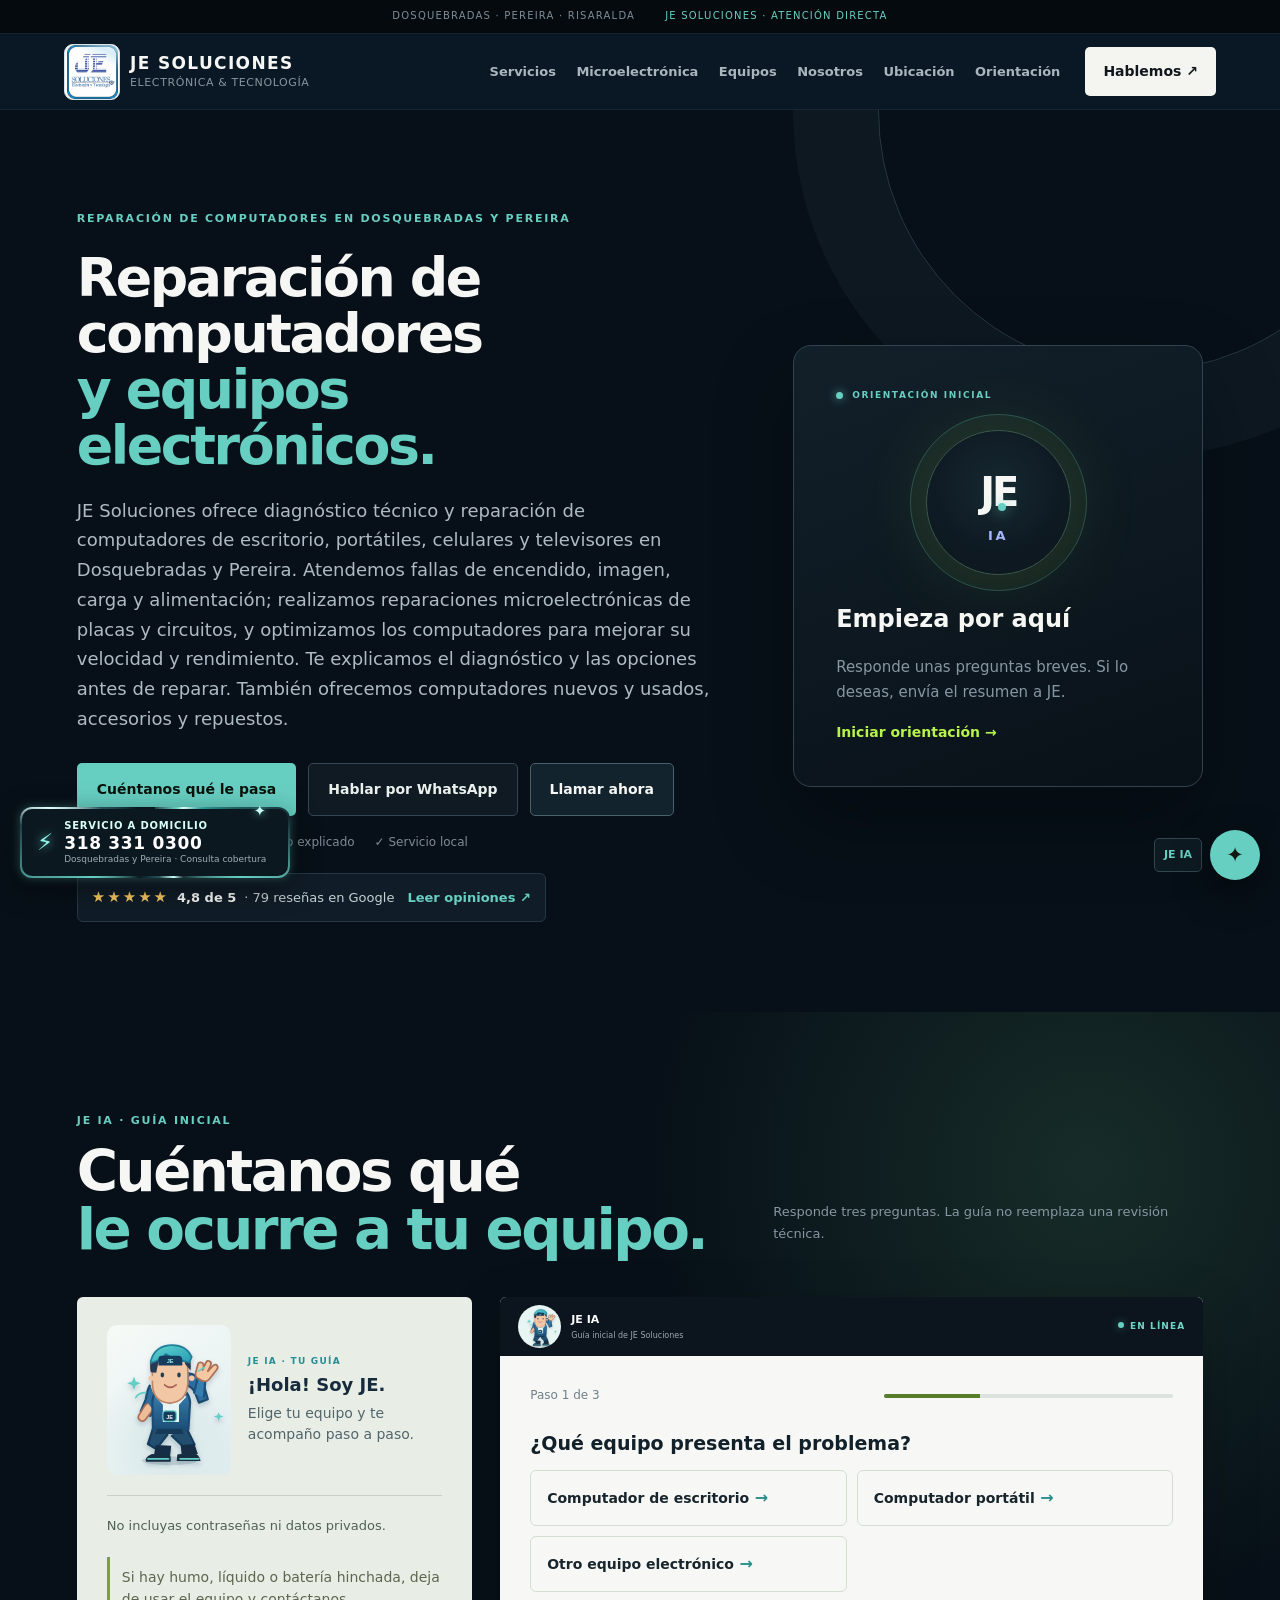
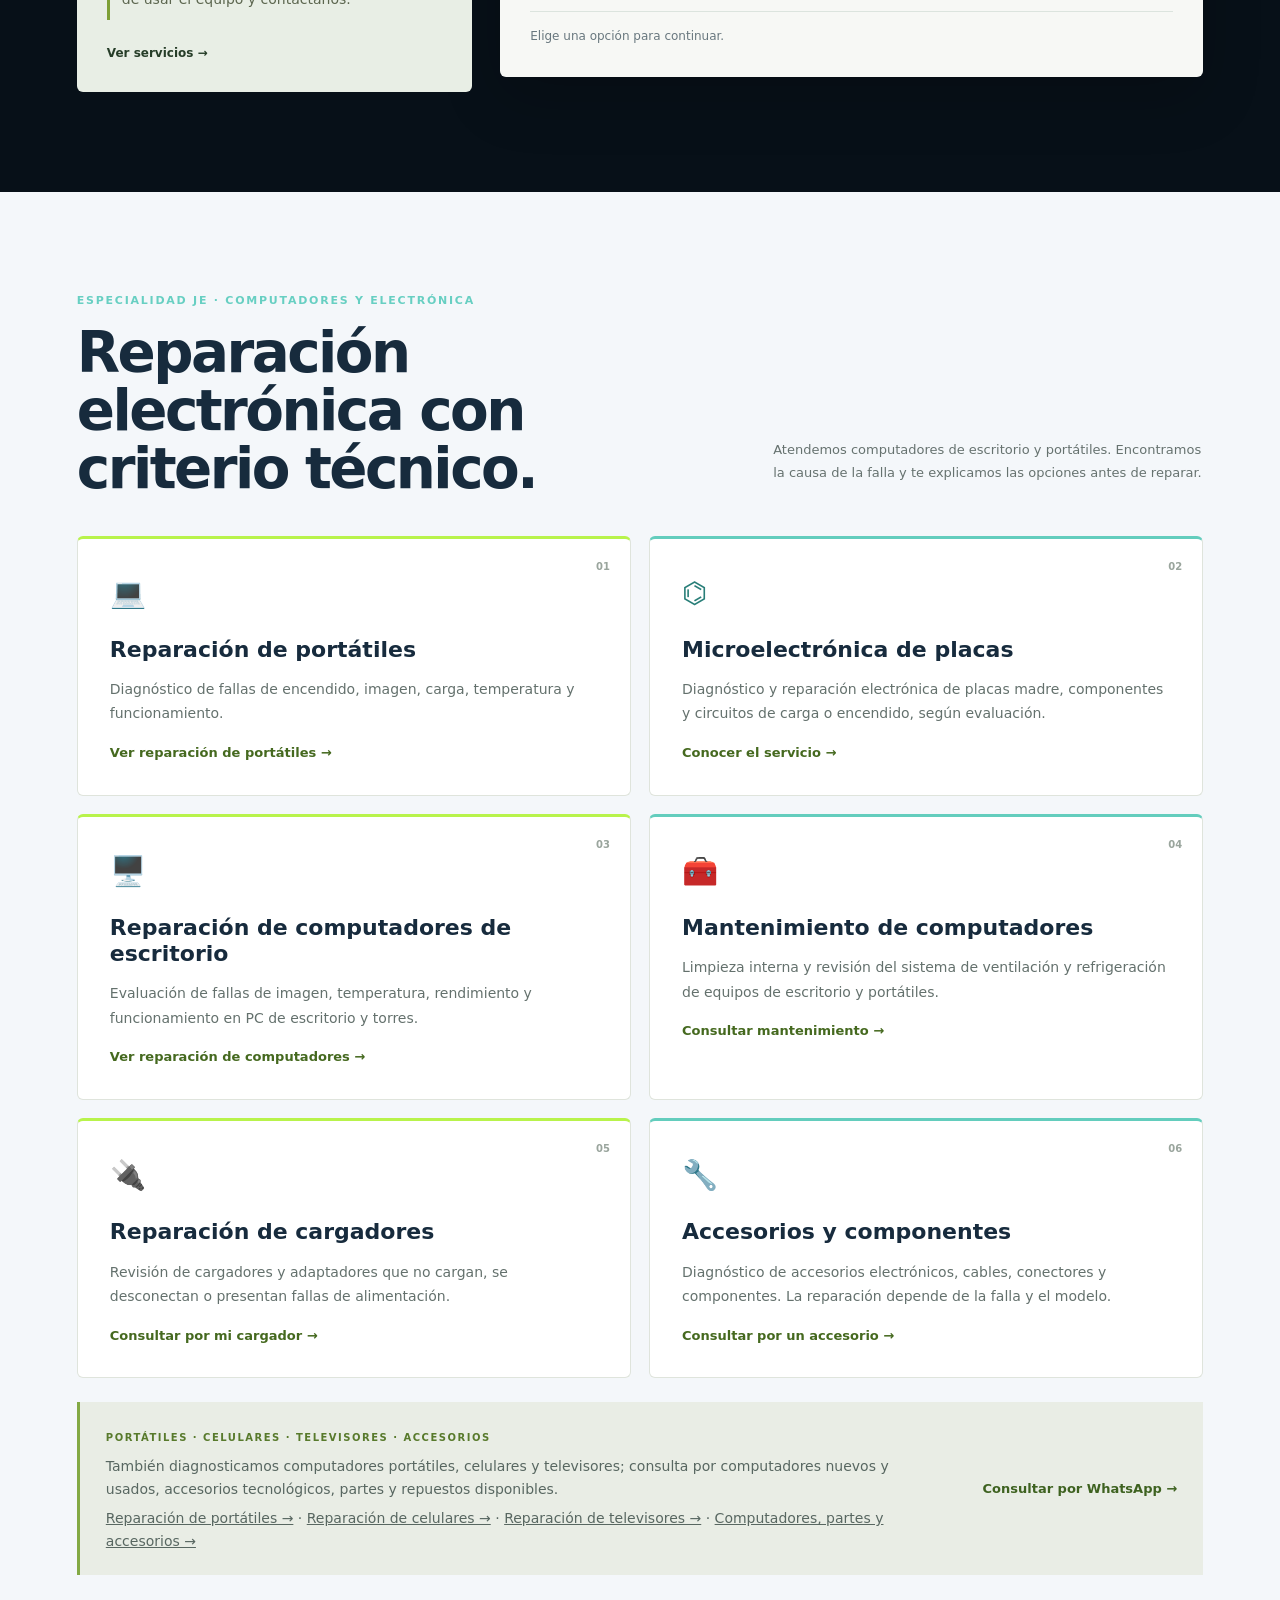
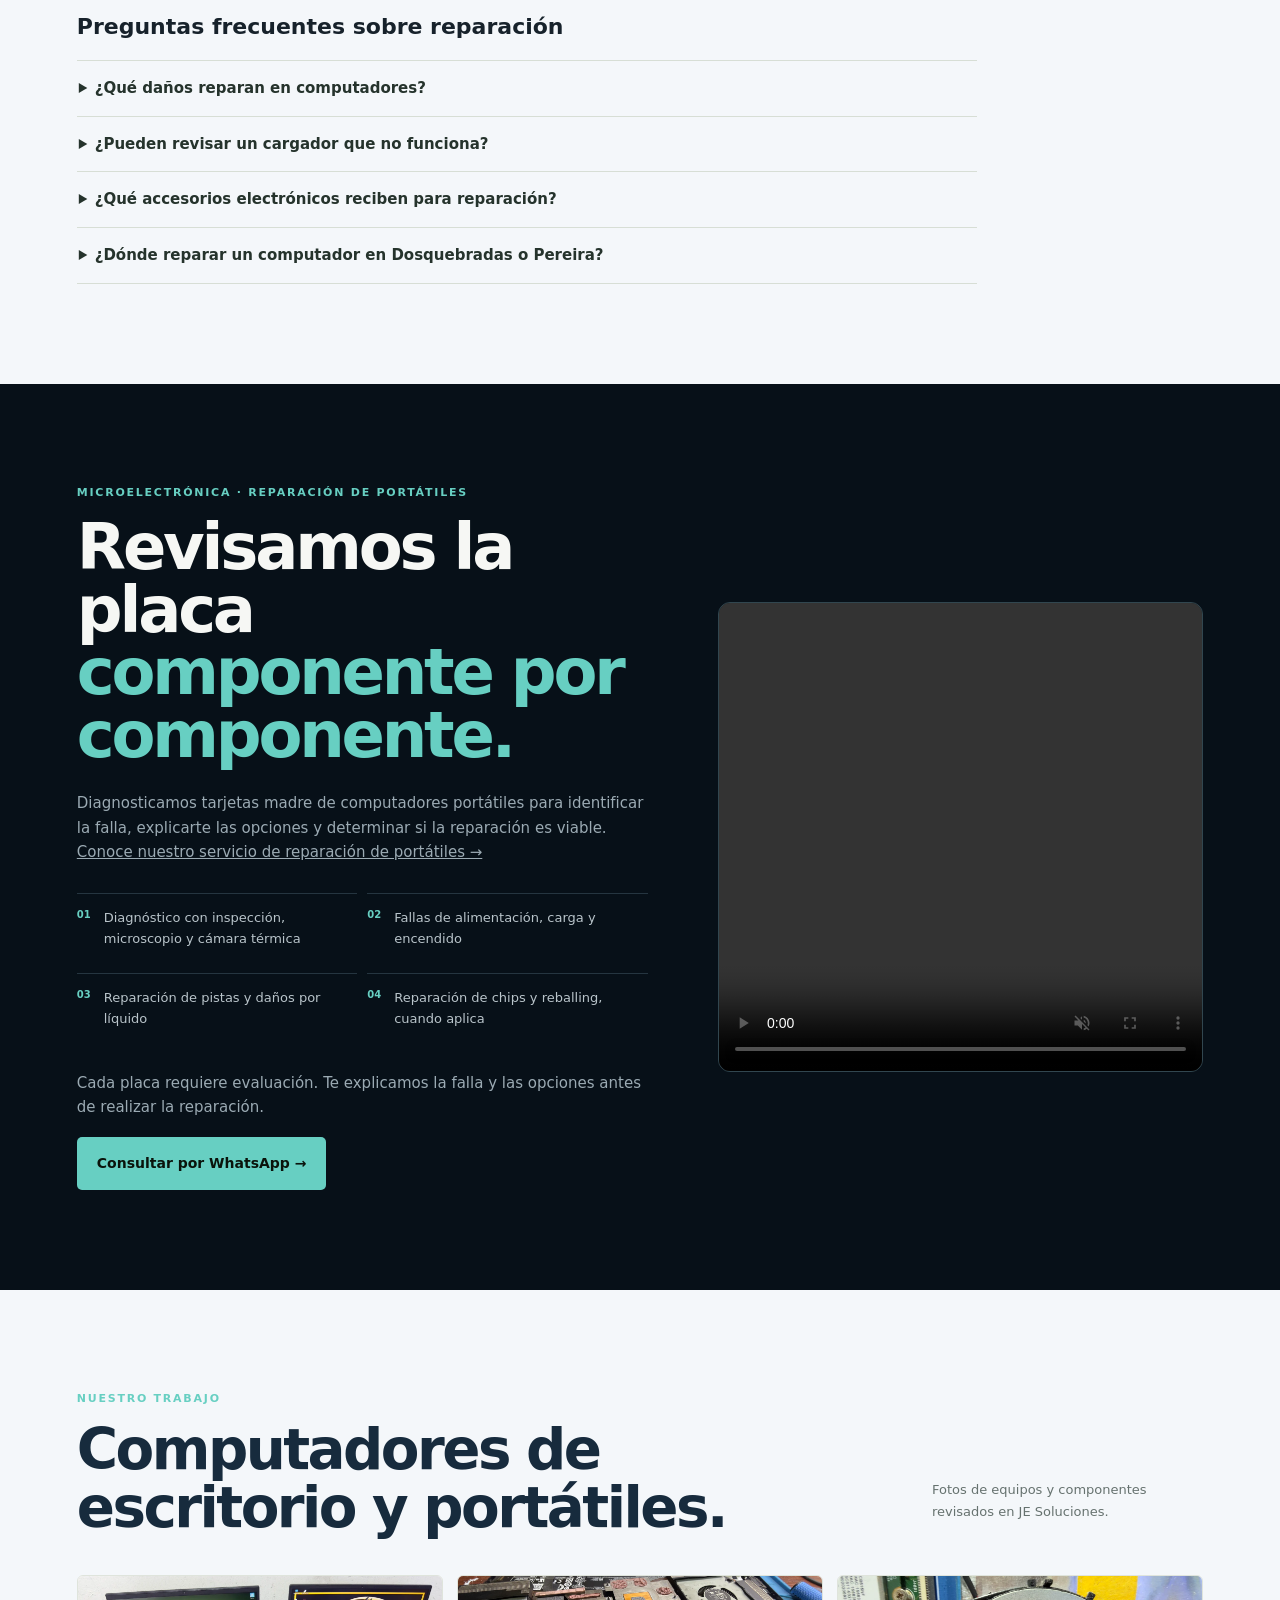
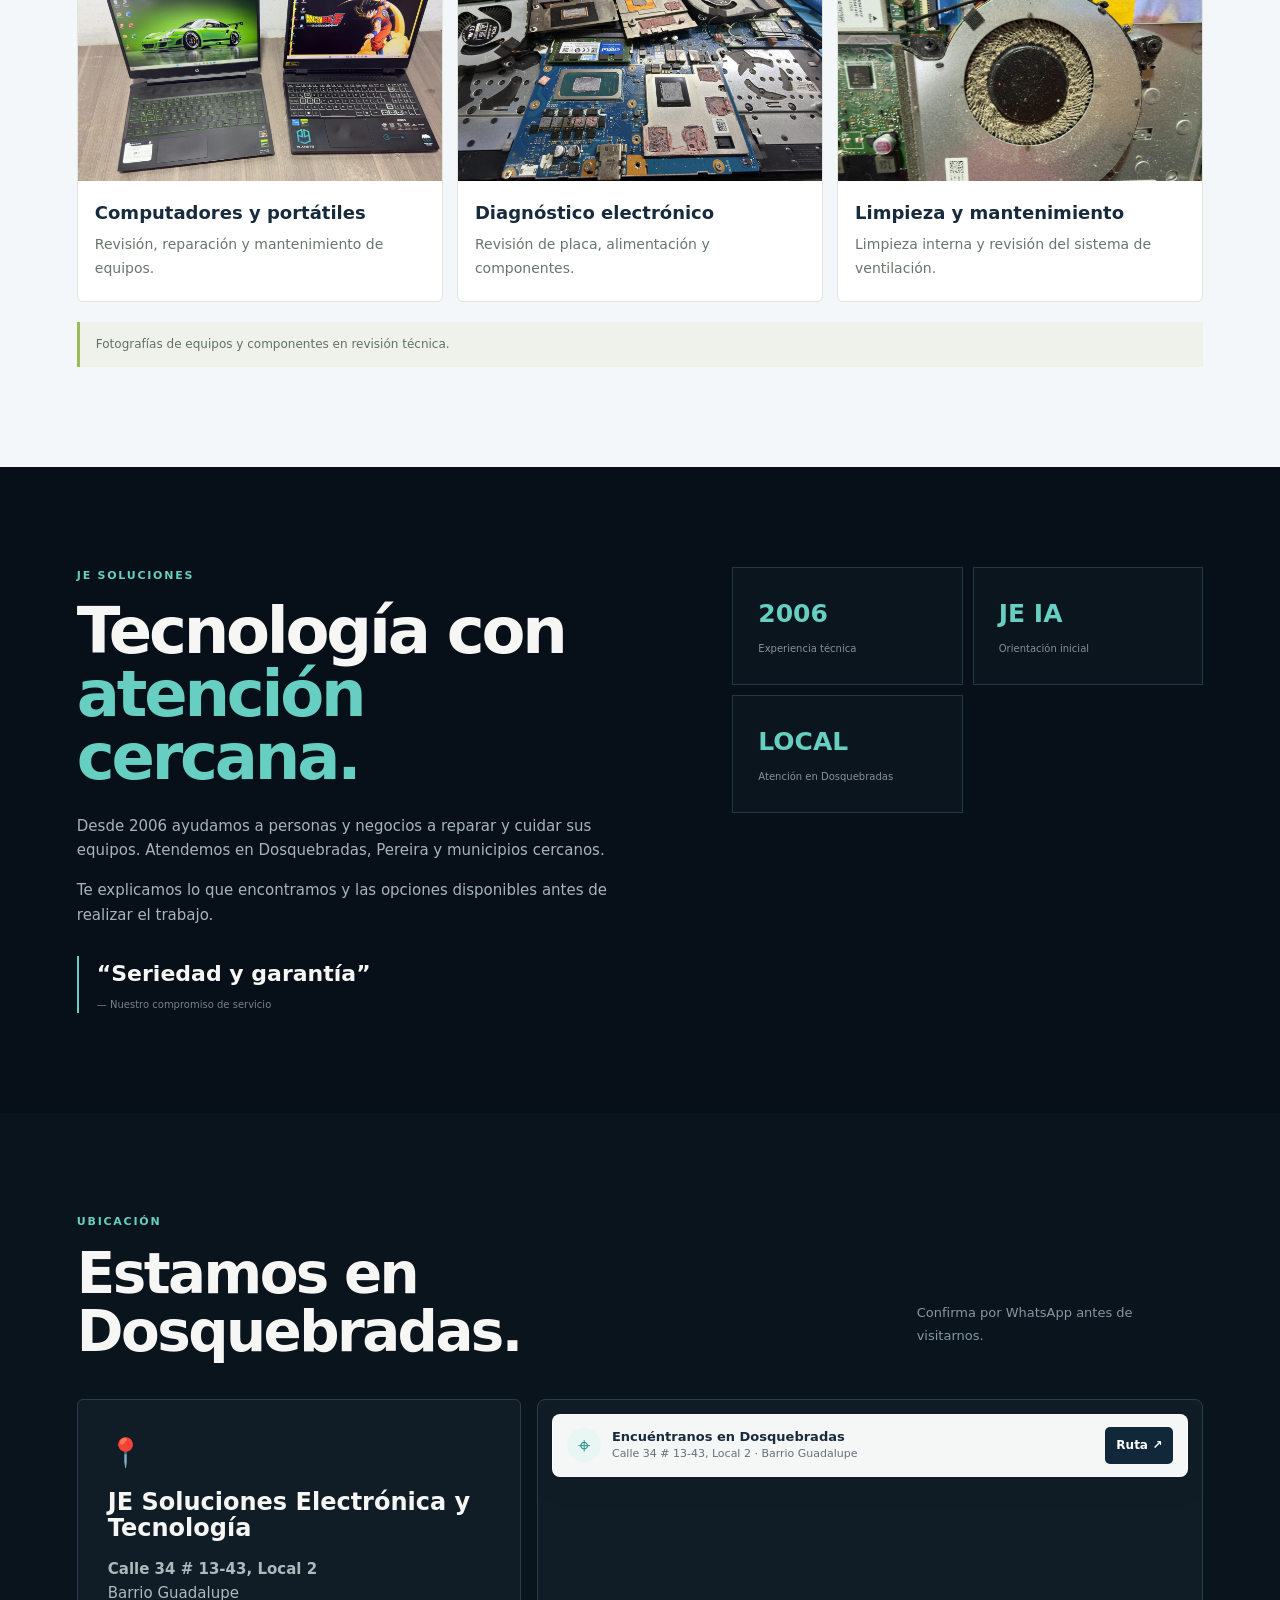
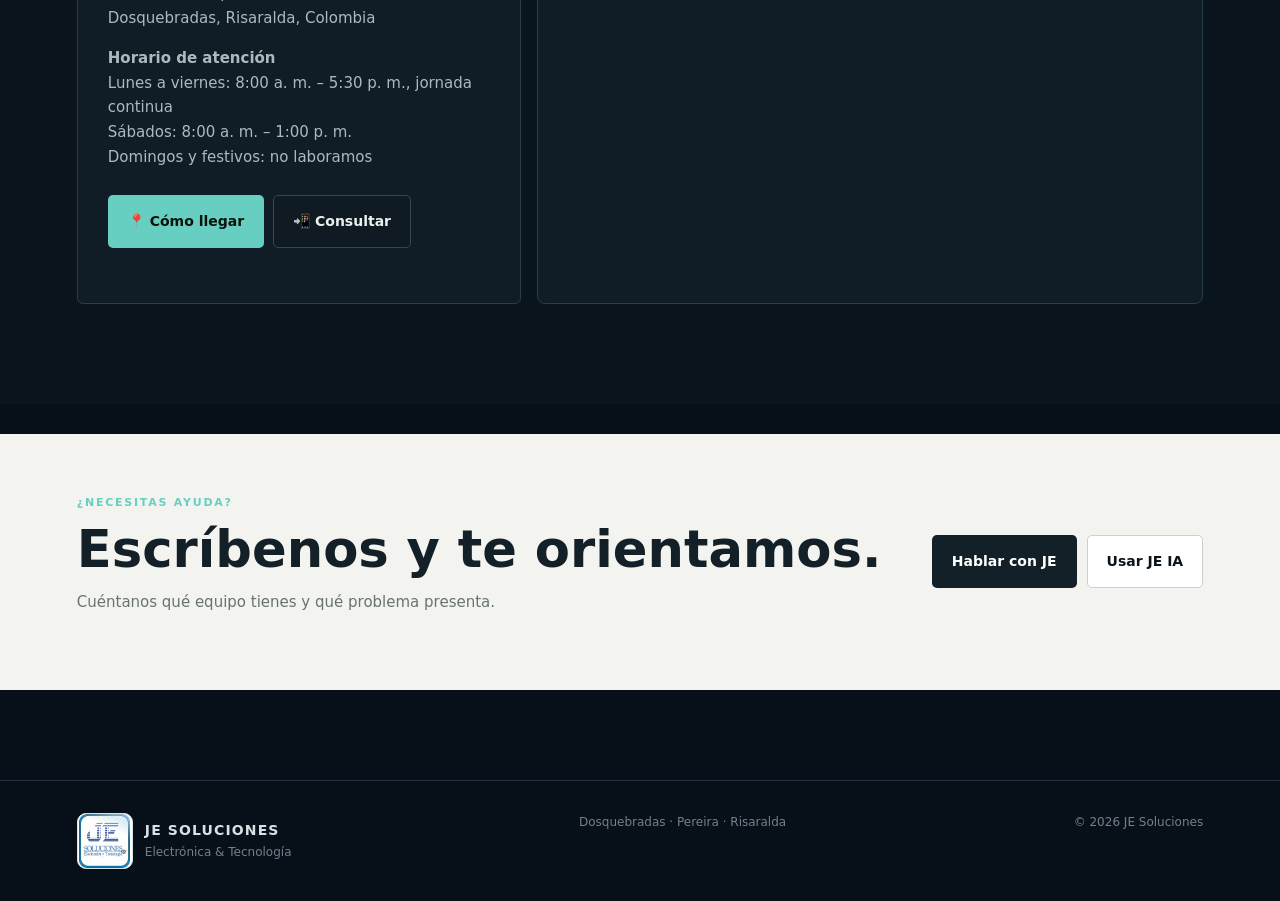
==== commit cff598a8: "Refresh homepage style cache" ====
--- a/index.html
+++ b/index.html
@@ -17,7 +17,7 @@
 <meta name="twitter:card" content="summary_large_image">
 <meta name="geo.region" content="CO-RIS"><meta name="geo.placename" content="Dosquebradas">
 <link rel="icon" href="assets/logo.jpeg" type="image/jpeg">
-<link rel="stylesheet" href="styles.css">
+<link rel="stylesheet" href="styles.css?v=6dd9ff6">
 <script type="application/ld+json">
 {
   "@context":"https://schema.org",
